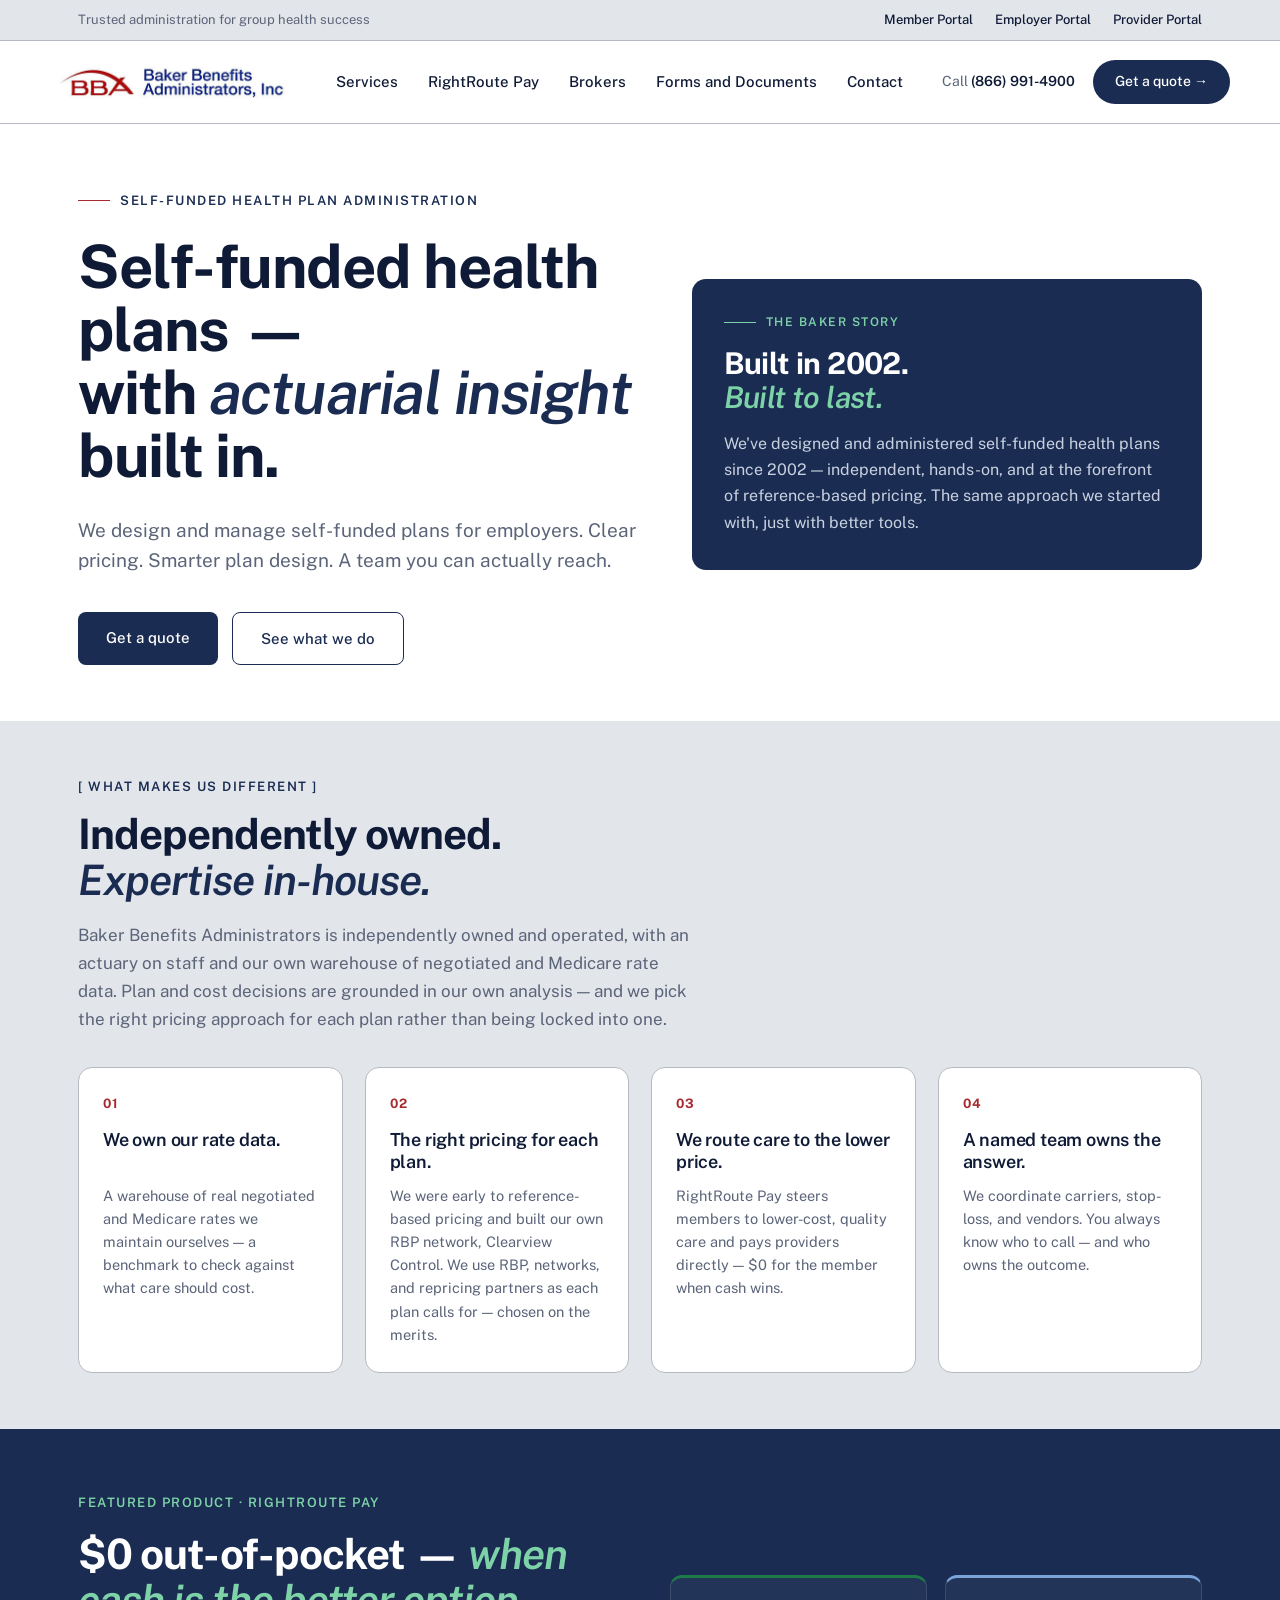
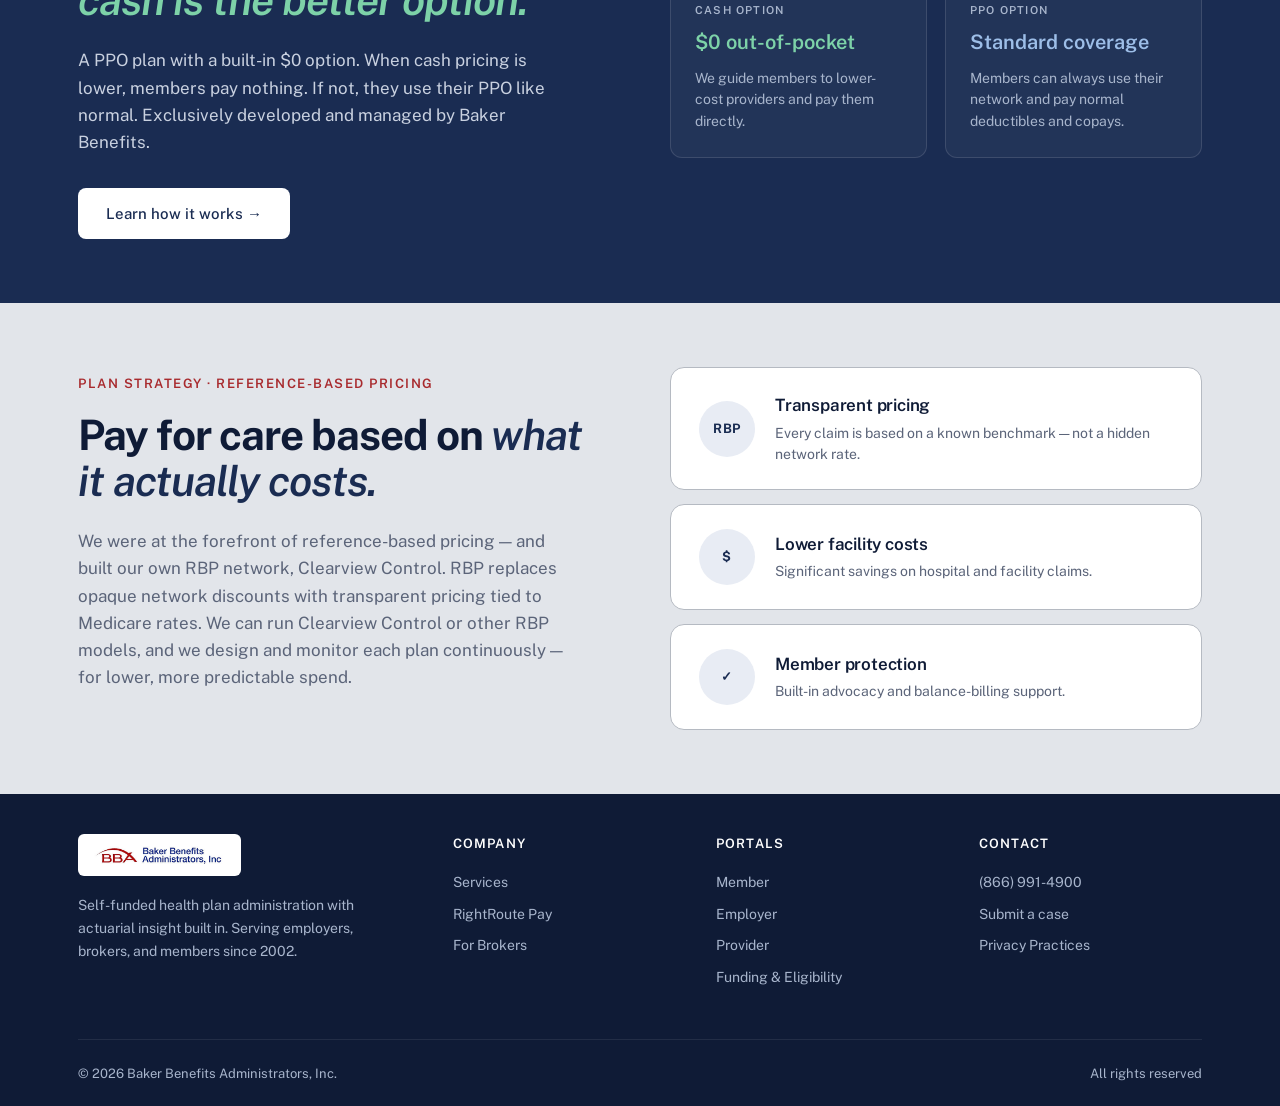
==== index.html @ e58ba30c "Refresh preview — headline tweaks + footer email removed" ====
<!DOCTYPE html><html lang="en"> <head><meta charset="UTF-8"><meta name="viewport" content="width=device-width, initial-scale=1"><title>Baker Benefits Administrators</title><meta name="description" content="Self-funded health plan administration with actuarial insight built in."><link rel="canonical" href="https://www.bakerba.com/"><link rel="icon" type="image/svg+xml" href="/favicon.svg"><meta property="og:type" content="website"><meta property="og:site_name" content="Baker Benefits Administrators"><meta property="og:title" content="Baker Benefits Administrators"><meta property="og:description" content="Self-funded health plan administration with actuarial insight built in."><meta property="og:url" content="https://www.bakerba.com/"><meta property="og:image" content="https://www.bakerba.com/bba-logo.jpg"><meta name="twitter:card" content="summary"><meta name="twitter:title" content="Baker Benefits Administrators"><meta name="twitter:description" content="Self-funded health plan administration with actuarial insight built in."><meta name="twitter:image" content="https://www.bakerba.com/bba-logo.jpg"><link rel="preconnect" href="https://fonts.googleapis.com"><link rel="preconnect" href="https://fonts.gstatic.com" crossorigin><link href="https://fonts.googleapis.com/css2?family=Public+Sans:wght@400;500;600;700&display=swap" rel="stylesheet"><style>:root{--navy:#1A2C52;--navy-deep:#0F1B36;--navy-soft:#3B4F7C;--navy-tint:#E8ECF4;--red:#A82A2E;--green:#1F7A4A;--green-deep:#155434;--green-soft:#E8F2EC;--green-light:#7DD2A8;--paper:#FFFFFF;--gray-50:#E2E5EA;--gray-100:#CFD3DA;--line:#B5BAC2;--line-strong:#CDD4DF;--ink:#0F1B36;--ink-soft:#5B6479;--ink-muted:#8593AE;--radius:14px}*{box-sizing:border-box;margin:0;padding:0}html{scroll-behavior:smooth}body{font-family:Public Sans,Helvetica Neue,Arial,sans-serif;background:var(--paper);color:var(--ink);line-height:1.55;-webkit-font-smoothing:antialiased}.container{max-width:1180px;margin:0 auto;padding:0 28px}a{color:inherit;text-decoration:none}img{display:block;max-width:100%}.util{position:sticky;top:0;z-index:51;background:var(--gray-50);color:var(--ink-soft);font-size:13px;padding:10px 0;border-bottom:1px solid var(--line)}.util-row{display:flex;justify-content:space-between;align-items:center;flex-wrap:wrap;gap:8px}.util-portals{display:flex;gap:22px}.util-portals a{color:var(--ink);font-weight:500}.util-portals a:hover{color:var(--navy)}header.site{background:var(--paper);border-bottom:1px solid var(--line);position:sticky;top:41px;z-index:50}.nav{display:flex;align-items:center;justify-content:space-between;padding:18px 0;gap:24px}.brand{display:flex;align-items:center;gap:12px}.brand img{height:46px;width:auto;mix-blend-mode:multiply}nav.primary{display:flex;gap:30px}nav.primary a{font-size:15px;color:var(--ink);font-weight:500;white-space:nowrap;padding:6px 0;border-bottom:2px solid transparent;transition:border-color .2s,color .2s}nav.primary a:hover{color:var(--navy);border-bottom-color:var(--red)}nav.primary a.active{color:var(--navy);border-bottom-color:var(--red)}.header-right{display:flex;align-items:center;gap:18px}.call-us{font-size:14px;color:var(--ink-soft);white-space:nowrap}.call-us strong{color:var(--ink);font-weight:600}.cta-pill{background:var(--navy);color:#fff;padding:11px 22px;border-radius:999px;font-size:14px;font-weight:500;transition:background .2s;white-space:nowrap}.cta-pill:hover{background:var(--navy-deep)}.nav-toggle{display:none;background:none;border:0;cursor:pointer;padding:10px;margin-left:6px}.nav-toggle span{display:block;width:22px;height:2px;background:var(--ink);margin:4px 0;border-radius:2px;transition:.2s}footer{background:var(--navy-deep);color:#a8b5cc;padding:40px 0 22px}.ft-grid{display:grid;grid-template-columns:1.5fr 1fr 1fr 1fr;gap:40px;margin-bottom:40px}.ft-brand{margin-bottom:18px}.ft-brand img{height:42px;background:#fff;padding:8px 12px;border-radius:6px}footer p{font-size:14px;line-height:1.65;max-width:34ch}footer h4{color:#fff;font-size:13px;font-weight:600;text-transform:uppercase;letter-spacing:1.2px;margin-bottom:18px}footer a{display:block;font-size:14px;color:#a8b5cc;margin-bottom:10px;transition:color .2s}footer a:hover{color:#fff}.ft-bot{display:flex;justify-content:space-between;padding-top:24px;border-top:1px solid rgba(255,255,255,.08);font-size:13px}.hero-media img{filter:grayscale(.25) contrast(1.03)}.hero-media:after{content:"";position:absolute;inset:0;background:var(--navy);opacity:.16;pointer-events:none}@media(max-width:900px){.util-portals{display:none}.ft-grid{grid-template-columns:1fr 1fr;gap:30px}.call-us{display:none}.nav-toggle{display:block}header.site{position:relative}nav.primary{display:none;position:absolute;top:100%;left:0;right:0;flex-direction:column;gap:0;background:#fff;border-top:1px solid var(--line);box-shadow:0 12px 24px #0f1b361a;padding:6px 0;z-index:60}header.site.nav-open nav.primary{display:flex}nav.primary a{padding:14px 22px;border-bottom:0!important}nav.primary a.active,nav.primary a:hover{background:var(--paper);border-bottom:0!important}}
</style>
<link rel="stylesheet" href="/_astro/index.B4q541A1.css"></head> <body> <!-- ============ UTILITY BAR ============ --> <div class="util"> <div class="container util-row"> <div>Trusted administration for group health success</div> <div class="util-portals"> <a href="https://secure.healthx.com/bakerbenefits.member" target="_blank" rel="noopener noreferrer">Member Portal</a> <a href="https://secure.healthx.com/bakerbenefits.employer" target="_blank" rel="noopener noreferrer">Employer Portal</a> <a href="https://secure.healthx.com/bakerbenefits.provider" target="_blank" rel="noopener noreferrer">Provider Portal</a> </div> </div> </div> <!-- ============ HEADER ============ --> <header class="site"> <div class="container nav"> <a href="/" class="brand"> <img src="/bba-logo.jpg" alt="Baker Benefits Administrators"> </a> <nav class="primary" id="primary-nav"> <a href="/services">Services</a><a href="/rightroute">RightRoute Pay</a><a href="/brokers">Brokers</a><a href="/forms">Forms and Documents</a><a href="/contact">Contact</a> </nav> <div class="header-right"> <span class="call-us">Call <strong>(866) 991-4900</strong></span> <a href="/quote" class="cta-pill">Get a quote →</a> </div> <button class="nav-toggle" aria-label="Open menu" aria-expanded="false" aria-controls="primary-nav"> <span></span><span></span><span></span> </button> </div> </header>   <section class="hero" data-astro-cid-j7pv25f6> <div class="container hero-grid" data-astro-cid-j7pv25f6> <div data-astro-cid-j7pv25f6> <div class="eyebrow" data-astro-cid-j7pv25f6><span class="dash" data-astro-cid-j7pv25f6></span>Self-funded health plan administration</div> <h1 class="headline" data-astro-cid-j7pv25f6>
Self-funded health plans —<br data-astro-cid-j7pv25f6>
with <em data-astro-cid-j7pv25f6>actuarial insight</em><br data-astro-cid-j7pv25f6>
built in.
</h1> <p class="lede" data-astro-cid-j7pv25f6>
We design and manage self-funded plans for employers. Clear pricing. Smarter plan design. A team you can actually reach.
</p> <div class="hero-ctas" data-astro-cid-j7pv25f6> <a href="/contact" class="btn-primary" data-astro-cid-j7pv25f6>Get a quote</a> <a href="/services" class="btn-ghost" data-astro-cid-j7pv25f6>See what we do</a> </div> </div> <aside class="hero-panel" data-astro-cid-j7pv25f6> <div class="hp-eyebrow" data-astro-cid-j7pv25f6><span class="dash" data-astro-cid-j7pv25f6></span>The Baker story</div> <h2 class="hp-title" data-astro-cid-j7pv25f6>Built in 2002.<br data-astro-cid-j7pv25f6><em data-astro-cid-j7pv25f6>Built to last.</em></h2> <p class="hp-text" data-astro-cid-j7pv25f6>We've designed and administered self-funded health plans since 2002 — independent, hands-on, and at the forefront of reference-based pricing. The same approach we started with, just with better tools.</p> </aside> </div> </section>  <section class="engine" data-astro-cid-j7pv25f6> <div class="container" data-astro-cid-j7pv25f6> <div class="sec-head" data-astro-cid-j7pv25f6> <div class="label" data-astro-cid-j7pv25f6>[ What makes us different ]</div> <h2 data-astro-cid-j7pv25f6>Independently owned.<br data-astro-cid-j7pv25f6><em data-astro-cid-j7pv25f6>Expertise in-house.</em></h2> <p class="sec-lede" data-astro-cid-j7pv25f6>Baker Benefits Administrators is independently owned and operated, with an actuary on staff and our own warehouse of negotiated and Medicare rate data. Plan and cost decisions are grounded in our own analysis — and we pick the right pricing approach for each plan rather than being locked into one.</p> </div> <div class="engine-grid" data-astro-cid-j7pv25f6> <div class="engine-card" data-astro-cid-j7pv25f6> <div class="enum" data-astro-cid-j7pv25f6>01</div> <h3 data-astro-cid-j7pv25f6>We own our rate data.</h3> <p data-astro-cid-j7pv25f6>A warehouse of real negotiated and Medicare rates we maintain ourselves — a benchmark to check against what care should cost.</p> </div> <div class="engine-card" data-astro-cid-j7pv25f6> <div class="enum" data-astro-cid-j7pv25f6>02</div> <h3 data-astro-cid-j7pv25f6>The right pricing for each plan.</h3> <p data-astro-cid-j7pv25f6>We were early to reference-based pricing and built our own RBP network, Clearview Control. We use RBP, networks, and repricing partners as each plan calls for — chosen on the merits.</p> </div> <div class="engine-card" data-astro-cid-j7pv25f6> <div class="enum" data-astro-cid-j7pv25f6>03</div> <h3 data-astro-cid-j7pv25f6>We route care to the lower price.</h3> <p data-astro-cid-j7pv25f6>RightRoute Pay steers members to lower-cost, quality care and pays providers directly — $0 for the member when cash wins.</p> </div> <div class="engine-card" data-astro-cid-j7pv25f6> <div class="enum" data-astro-cid-j7pv25f6>04</div> <h3 data-astro-cid-j7pv25f6>A named team owns the answer.</h3> <p data-astro-cid-j7pv25f6>We coordinate carriers, stop-loss, and vendors. You always know who to call — and who owns the outcome.</p> </div> </div> </div> </section>  <section class="rrp" id="rightroute" data-astro-cid-j7pv25f6> <div class="container rrp-grid" data-astro-cid-j7pv25f6> <div data-astro-cid-j7pv25f6> <div class="label" data-astro-cid-j7pv25f6>Featured product · RightRoute Pay</div> <h2 data-astro-cid-j7pv25f6>$0 out-of-pocket — <em data-astro-cid-j7pv25f6>when cash is the better option.</em></h2> <p class="desc" data-astro-cid-j7pv25f6>A PPO plan with a built-in $0 option. When cash pricing is lower, members pay nothing. If not, they use their PPO like normal. Exclusively developed and managed by Baker Benefits.</p> <a href="/rightroute" class="rrp-btn" data-astro-cid-j7pv25f6>Learn how it works →</a> </div> <div class="rrp-cards" data-astro-cid-j7pv25f6> <div class="rrp-card cash" data-astro-cid-j7pv25f6> <div class="tag" data-astro-cid-j7pv25f6>Cash option</div> <h4 data-astro-cid-j7pv25f6>$0 out-of-pocket</h4> <p data-astro-cid-j7pv25f6>We guide members to lower-cost providers and pay them directly.</p> </div> <div class="rrp-card ppo" data-astro-cid-j7pv25f6> <div class="tag" data-astro-cid-j7pv25f6>PPO option</div> <h4 data-astro-cid-j7pv25f6>Standard coverage</h4> <p data-astro-cid-j7pv25f6>Members can always use their network and pay normal deductibles and copays.</p> </div> </div> </div> </section>  <section class="rbp" id="rbp" data-astro-cid-j7pv25f6> <div class="container rbp-grid" data-astro-cid-j7pv25f6> <div data-astro-cid-j7pv25f6> <div class="label" data-astro-cid-j7pv25f6>Plan strategy · Reference-Based Pricing</div> <h2 data-astro-cid-j7pv25f6>Pay for care based on <em data-astro-cid-j7pv25f6>what it actually costs.</em></h2> <p class="desc" data-astro-cid-j7pv25f6>We were at the forefront of reference-based pricing — and built our own RBP network, Clearview Control. RBP replaces opaque network discounts with transparent pricing tied to Medicare rates. We can run Clearview Control or other RBP models, and we design and monitor each plan continuously — for lower, more predictable spend.</p> </div> <div class="rbp-stats" data-astro-cid-j7pv25f6> <div class="rbp-stat" data-astro-cid-j7pv25f6> <div class="icon" data-astro-cid-j7pv25f6>RBP</div> <div data-astro-cid-j7pv25f6> <h4 data-astro-cid-j7pv25f6>Transparent pricing</h4> <p data-astro-cid-j7pv25f6>Every claim is based on a known benchmark — not a hidden network rate.</p> </div> </div> <div class="rbp-stat" data-astro-cid-j7pv25f6> <div class="icon" data-astro-cid-j7pv25f6>$</div> <div data-astro-cid-j7pv25f6> <h4 data-astro-cid-j7pv25f6>Lower facility costs</h4> <p data-astro-cid-j7pv25f6>Significant savings on hospital and facility claims.</p> </div> </div> <div class="rbp-stat" data-astro-cid-j7pv25f6> <div class="icon" data-astro-cid-j7pv25f6>✓</div> <div data-astro-cid-j7pv25f6> <h4 data-astro-cid-j7pv25f6>Member protection</h4> <p data-astro-cid-j7pv25f6>Built-in advocacy and balance-billing support.</p> </div> </div> </div> </div> </section>  <!-- ============ FOOTER ============ --> <footer> <div class="container"> <div class="ft-grid"> <div> <div class="ft-brand"> <img src="/bba-logo.jpg" alt="BBA"> </div> <p>Self-funded health plan administration with actuarial insight built in. Serving employers, brokers, and members since 2002.</p> </div> <div> <h4>Company</h4> <a href="/services">Services</a><a href="/rightroute">RightRoute Pay</a><a href="/brokers">For Brokers</a> </div><div> <h4>Portals</h4> <a href="https://secure.healthx.com/bakerbenefits.member" target="_blank" rel="noopener noreferrer">Member</a><a href="https://secure.healthx.com/bakerbenefits.employer" target="_blank" rel="noopener noreferrer">Employer</a><a href="https://secure.healthx.com/bakerbenefits.provider" target="_blank" rel="noopener noreferrer">Provider</a><a href="https://grouphealth.pristx.com/lin/faces/LinLogin.jsp?themeProfile=bakerba" target="_blank" rel="noopener noreferrer">Funding &amp; Eligibility</a> </div><div> <h4>Contact</h4> <a href="tel:8669914900">(866) 991-4900</a><a href="/brokers">Submit a case</a><a href="/privacy">Privacy Practices</a> </div> </div> <div class="ft-bot"> <div>© 2026 Baker Benefits Administrators, Inc.</div> <div>All rights reserved</div> </div> </div> </footer> <script>
  (function () {
    var btn = document.querySelector('.nav-toggle');
    var hdr = document.querySelector('header.site');
    if (!btn || !hdr) return;
    btn.addEventListener('click', function () {
      var open = hdr.classList.toggle('nav-open');
      btn.setAttribute('aria-expanded', open ? 'true' : 'false');
      btn.setAttribute('aria-label', open ? 'Close menu' : 'Open menu');
    });
    hdr.querySelectorAll('nav.primary a').forEach(function (a) {
      a.addEventListener('click', function () {
        hdr.classList.remove('nav-open');
        btn.setAttribute('aria-expanded', 'false');
      });
    });
  })();
</script> </body> </html>
---- _astro/index.B4q541A1.css ----
.hero[data-astro-cid-j7pv25f6]{position:relative;padding:60px 0 56px;background:var(--paper);overflow:hidden}.hero-grid[data-astro-cid-j7pv25f6]{display:grid;grid-template-columns:1.1fr 1fr;gap:52px;align-items:center;position:relative;z-index:1}.eyebrow[data-astro-cid-j7pv25f6]{display:inline-flex;align-items:center;gap:10px;font-size:13px;letter-spacing:1.5px;text-transform:uppercase;color:var(--navy);font-weight:600;margin-bottom:24px}.eyebrow[data-astro-cid-j7pv25f6] .dash[data-astro-cid-j7pv25f6]{width:32px;height:1px;background:var(--red)}h1[data-astro-cid-j7pv25f6].headline{font-size:60px;line-height:1.05;font-weight:700;color:var(--ink);letter-spacing:-1.5px;margin-bottom:28px}h1[data-astro-cid-j7pv25f6].headline em[data-astro-cid-j7pv25f6]{font-style:italic;color:var(--navy);font-weight:600}.lede[data-astro-cid-j7pv25f6]{font-size:19px;color:var(--ink-soft);max-width:54ch;margin-bottom:36px;line-height:1.6}.hero-ctas[data-astro-cid-j7pv25f6]{display:flex;gap:14px;flex-wrap:wrap}.btn-primary[data-astro-cid-j7pv25f6]{background:var(--navy);color:#fff;padding:14px 28px;border-radius:8px;font-size:15px;font-weight:500;transition:background .2s}.btn-primary[data-astro-cid-j7pv25f6]:hover{background:var(--navy-deep)}.btn-ghost[data-astro-cid-j7pv25f6]{background:transparent;color:var(--navy);padding:14px 28px;border-radius:8px;font-size:15px;font-weight:500;border:1px solid var(--navy);transition:background .2s}.btn-ghost[data-astro-cid-j7pv25f6]:hover{background:var(--navy);color:#fff}.hero-media[data-astro-cid-j7pv25f6]{position:relative;border-radius:var(--radius);overflow:hidden;aspect-ratio:5/6;background:var(--gray-100)}.hero-media[data-astro-cid-j7pv25f6] img[data-astro-cid-j7pv25f6]{width:100%;height:100%;object-fit:cover}.hero-badge[data-astro-cid-j7pv25f6]{position:absolute;bottom:24px;left:24px;right:24px;background:var(--paper);border-radius:10px;padding:18px 22px;box-shadow:0 12px 32px #0f1b362e}.hero-badge[data-astro-cid-j7pv25f6] .label[data-astro-cid-j7pv25f6]{font-size:11px;letter-spacing:1.5px;text-transform:uppercase;color:var(--red);font-weight:600;margin-bottom:6px}.hero-badge[data-astro-cid-j7pv25f6] h4[data-astro-cid-j7pv25f6]{font-size:16px;font-weight:600;color:var(--ink);line-height:1.35}.hero-panel[data-astro-cid-j7pv25f6]{background:var(--navy);color:#fff;border-radius:var(--radius);padding:34px 32px;display:flex;flex-direction:column;justify-content:center}.hp-eyebrow[data-astro-cid-j7pv25f6]{display:inline-flex;align-items:center;gap:10px;font-size:12px;letter-spacing:1.5px;text-transform:uppercase;color:var(--green-light);font-weight:600;margin-bottom:16px}.hp-eyebrow[data-astro-cid-j7pv25f6] .dash[data-astro-cid-j7pv25f6]{width:32px;height:1px;background:var(--green-light)}.hp-lead[data-astro-cid-j7pv25f6]{font-size:21px;font-weight:600;line-height:1.3;color:#fff;margin-bottom:26px;letter-spacing:-.3px}.hp-title[data-astro-cid-j7pv25f6]{font-size:30px;font-weight:700;color:#fff;line-height:1.12;letter-spacing:-.6px;margin-bottom:16px}.hp-title[data-astro-cid-j7pv25f6] em[data-astro-cid-j7pv25f6]{font-style:italic;color:var(--green-light);font-weight:600}.hp-text[data-astro-cid-j7pv25f6]{font-size:16px;color:#c9d1e0;line-height:1.65}.hp-stats[data-astro-cid-j7pv25f6]{display:flex;flex-direction:column}.hp-stat[data-astro-cid-j7pv25f6]{display:flex;align-items:baseline;gap:18px;padding:16px 0;border-top:1px solid rgba(255,255,255,.12)}.hp-stat[data-astro-cid-j7pv25f6]:first-child{border-top:0;padding-top:0}.hp-stat[data-astro-cid-j7pv25f6] .n[data-astro-cid-j7pv25f6]{font-size:34px;font-weight:700;color:#fff;letter-spacing:-1px;line-height:1;min-width:62px}.hp-stat[data-astro-cid-j7pv25f6] .l[data-astro-cid-j7pv25f6]{font-size:13.5px;color:#c9d1e0;line-height:1.45}.trust-strip[data-astro-cid-j7pv25f6]{background:var(--gray-50);border-top:1px solid var(--line);border-bottom:1px solid var(--line);padding:30px 0}.trust-row[data-astro-cid-j7pv25f6]{display:grid;grid-template-columns:repeat(3,1fr);gap:32px;align-items:center}.trust-item[data-astro-cid-j7pv25f6]{display:flex;align-items:center;gap:14px;border-right:1px solid var(--line);padding-right:32px}.trust-item[data-astro-cid-j7pv25f6]:last-child{border-right:none}.trust-num[data-astro-cid-j7pv25f6]{font-size:32px;font-weight:700;color:var(--navy);letter-spacing:-1px;line-height:1}.trust-label[data-astro-cid-j7pv25f6]{font-size:13px;color:var(--ink-soft);line-height:1.4}.home-story[data-astro-cid-j7pv25f6]{background:var(--gray-50);padding:56px 0;border-top:1px solid var(--line);border-bottom:1px solid var(--line)}.story-wrap[data-astro-cid-j7pv25f6]{max-width:820px;margin:0 auto;padding:0 28px;text-align:center}.home-story[data-astro-cid-j7pv25f6] .story-label[data-astro-cid-j7pv25f6]{font-size:13px;letter-spacing:1.5px;text-transform:uppercase;color:var(--navy);font-weight:600;margin-bottom:14px}.home-story[data-astro-cid-j7pv25f6] h2[data-astro-cid-j7pv25f6]{font-size:38px;font-weight:700;color:var(--ink);letter-spacing:-1px;line-height:1.1;margin-bottom:22px}.home-story[data-astro-cid-j7pv25f6] h2[data-astro-cid-j7pv25f6] em[data-astro-cid-j7pv25f6]{font-style:italic;color:var(--navy);font-weight:600}.home-story[data-astro-cid-j7pv25f6] p[data-astro-cid-j7pv25f6]{font-size:18px;color:var(--ink);line-height:1.7;margin-bottom:18px;text-align:left}.home-story[data-astro-cid-j7pv25f6] p[data-astro-cid-j7pv25f6]:last-child{margin-bottom:0}.pillars[data-astro-cid-j7pv25f6]{background:var(--paper);padding:56px 0}.pillar-grid[data-astro-cid-j7pv25f6]{display:grid;grid-template-columns:repeat(3,1fr);gap:48px}.pillar[data-astro-cid-j7pv25f6]{position:relative;padding-top:24px;border-top:1px solid var(--line)}.pillar[data-astro-cid-j7pv25f6] .num[data-astro-cid-j7pv25f6]{font-size:14px;font-weight:600;color:var(--red);letter-spacing:1px;margin-bottom:14px}.pillar[data-astro-cid-j7pv25f6] h3[data-astro-cid-j7pv25f6]{font-size:22px;font-weight:600;color:var(--ink);margin-bottom:12px;letter-spacing:-.3px;min-height:2.6em;line-height:1.25}.pillar[data-astro-cid-j7pv25f6] p[data-astro-cid-j7pv25f6]{font-size:15.5px;color:var(--ink-soft);line-height:1.65}.engine[data-astro-cid-j7pv25f6]{background:var(--gray-50);padding:56px 0}.sec-lede[data-astro-cid-j7pv25f6]{font-size:17px;color:var(--ink-soft);line-height:1.65;margin-top:18px;max-width:62ch}.engine-grid[data-astro-cid-j7pv25f6]{display:grid;grid-template-columns:repeat(auto-fit,minmax(220px,1fr));gap:22px}.engine-card[data-astro-cid-j7pv25f6]{background:var(--paper);border:1px solid var(--line);border-radius:var(--radius);padding:26px 24px;transition:border-color .25s,box-shadow .25s,transform .2s}.engine-card[data-astro-cid-j7pv25f6]:hover{border-color:var(--navy-soft);box-shadow:0 8px 24px #0f1b360f;transform:translateY(-2px)}.engine-card[data-astro-cid-j7pv25f6] .enum[data-astro-cid-j7pv25f6]{font-size:13px;font-weight:700;color:var(--red);letter-spacing:1px;margin-bottom:14px}.engine-card[data-astro-cid-j7pv25f6] h3[data-astro-cid-j7pv25f6]{font-size:18px;font-weight:600;color:var(--ink);margin-bottom:10px;letter-spacing:-.2px;line-height:1.25;min-height:2.5em}.engine-card[data-astro-cid-j7pv25f6] p[data-astro-cid-j7pv25f6]{font-size:14.5px;color:var(--ink-soft);line-height:1.6}.sec-head[data-astro-cid-j7pv25f6]{margin-bottom:34px;max-width:680px}.sec-head[data-astro-cid-j7pv25f6] .label[data-astro-cid-j7pv25f6]{font-size:13px;letter-spacing:1.5px;text-transform:uppercase;color:var(--navy);font-weight:600;margin-bottom:14px}.sec-head[data-astro-cid-j7pv25f6] h2[data-astro-cid-j7pv25f6]{font-size:42px;font-weight:700;color:var(--ink);letter-spacing:-1px;line-height:1.1}.sec-head[data-astro-cid-j7pv25f6] h2[data-astro-cid-j7pv25f6] em[data-astro-cid-j7pv25f6]{font-style:italic;color:var(--navy);font-weight:600}.rrp[data-astro-cid-j7pv25f6]{background:var(--navy);color:#fff;padding:64px 0;position:relative;overflow:hidden}.rrp-grid[data-astro-cid-j7pv25f6]{display:grid;grid-template-columns:1fr 1fr;gap:60px;align-items:center;position:relative;z-index:1}.rrp[data-astro-cid-j7pv25f6] .label[data-astro-cid-j7pv25f6]{font-size:13px;letter-spacing:1.5px;text-transform:uppercase;color:#7dd2a8;font-weight:600;margin-bottom:18px}.rrp[data-astro-cid-j7pv25f6] h2[data-astro-cid-j7pv25f6]{font-size:42px;font-weight:700;line-height:1.1;letter-spacing:-1px;margin-bottom:24px}.rrp[data-astro-cid-j7pv25f6] h2[data-astro-cid-j7pv25f6] em[data-astro-cid-j7pv25f6]{font-style:italic;color:#7dd2a8;font-weight:600}.rrp[data-astro-cid-j7pv25f6] p[data-astro-cid-j7pv25f6].desc{font-size:17px;color:#c9d1e0;line-height:1.6;margin-bottom:32px;max-width:50ch}.rrp-btn[data-astro-cid-j7pv25f6]{display:inline-flex;align-items:center;gap:10px;background:#fff;color:var(--navy);padding:14px 28px;border-radius:8px;font-size:15px;font-weight:500;transition:transform .2s}.rrp-btn[data-astro-cid-j7pv25f6]:hover{transform:translate(3px)}.rrp-cards[data-astro-cid-j7pv25f6]{display:grid;grid-template-columns:1fr 1fr;gap:18px}.rrp-card[data-astro-cid-j7pv25f6]{background:#ffffff0a;border:1px solid rgba(255,255,255,.12);border-radius:12px;padding:24px;position:relative}.rrp-card[data-astro-cid-j7pv25f6].cash{border-top:3px solid var(--green)}.rrp-card[data-astro-cid-j7pv25f6].ppo{border-top:3px solid #7AA3D8}.rrp-card[data-astro-cid-j7pv25f6] .tag[data-astro-cid-j7pv25f6]{font-size:11px;letter-spacing:1.2px;text-transform:uppercase;color:#a8b5cc;font-weight:600;margin-bottom:8px}.rrp-card[data-astro-cid-j7pv25f6] h4[data-astro-cid-j7pv25f6]{font-size:20px;font-weight:600;margin-bottom:10px}.rrp-card[data-astro-cid-j7pv25f6].cash h4[data-astro-cid-j7pv25f6]{color:#7dd2a8}.rrp-card[data-astro-cid-j7pv25f6].ppo h4[data-astro-cid-j7pv25f6]{color:#9dbee8}.rrp-card[data-astro-cid-j7pv25f6] p[data-astro-cid-j7pv25f6]{font-size:14px;color:#a8b5cc;line-height:1.55}.rbp[data-astro-cid-j7pv25f6]{padding:64px 0;background:var(--gray-50)}.rbp-grid[data-astro-cid-j7pv25f6]{display:grid;grid-template-columns:1fr 1fr;gap:60px;align-items:center}.rbp[data-astro-cid-j7pv25f6] .label[data-astro-cid-j7pv25f6]{font-size:13px;letter-spacing:1.5px;text-transform:uppercase;color:var(--red);font-weight:600;margin-bottom:18px}.rbp[data-astro-cid-j7pv25f6] h2[data-astro-cid-j7pv25f6]{font-size:42px;font-weight:700;line-height:1.1;letter-spacing:-1px;margin-bottom:24px;color:var(--ink)}.rbp[data-astro-cid-j7pv25f6] h2[data-astro-cid-j7pv25f6] em[data-astro-cid-j7pv25f6]{font-style:italic;color:var(--navy);font-weight:600}.rbp[data-astro-cid-j7pv25f6] p[data-astro-cid-j7pv25f6].desc{font-size:17px;color:var(--ink-soft);line-height:1.6;margin-bottom:32px;max-width:50ch}.rbp-btn[data-astro-cid-j7pv25f6]{display:inline-flex;align-items:center;gap:10px;background:var(--navy);color:#fff;padding:14px 28px;border-radius:8px;font-size:15px;font-weight:500;transition:transform .2s,background .2s}.rbp-btn[data-astro-cid-j7pv25f6]:hover{transform:translate(3px);background:var(--navy-deep)}.rbp-stats[data-astro-cid-j7pv25f6]{display:flex;flex-direction:column;gap:14px}.rbp-stat[data-astro-cid-j7pv25f6]{background:var(--paper);border:1px solid var(--line);border-radius:var(--radius);padding:24px 28px;display:grid;grid-template-columns:56px 1fr;gap:20px;align-items:center;transition:border-color .25s,box-shadow .25s}.rbp-stat[data-astro-cid-j7pv25f6]:hover{border-color:var(--navy-soft);box-shadow:0 6px 20px #0f1b360d}.rbp-stat[data-astro-cid-j7pv25f6] .icon[data-astro-cid-j7pv25f6]{width:56px;height:56px;border-radius:50%;background:var(--navy-tint);display:flex;align-items:center;justify-content:center;font-size:13px;font-weight:700;color:var(--navy);letter-spacing:.5px}.rbp-stat[data-astro-cid-j7pv25f6] h4[data-astro-cid-j7pv25f6]{font-size:17px;font-weight:600;color:var(--ink);margin-bottom:4px;letter-spacing:-.2px}.rbp-stat[data-astro-cid-j7pv25f6] p[data-astro-cid-j7pv25f6]{font-size:14px;color:var(--ink-soft);line-height:1.5}.carriers[data-astro-cid-j7pv25f6]{padding:48px 0;background:var(--paper);border-top:1px solid var(--line);border-bottom:1px solid var(--line)}.carriers[data-astro-cid-j7pv25f6] .label[data-astro-cid-j7pv25f6]{text-align:center;font-size:13px;letter-spacing:1.5px;text-transform:uppercase;color:var(--ink-soft);font-weight:600;margin-bottom:30px}.carrier-grid[data-astro-cid-j7pv25f6]{display:grid;grid-template-columns:repeat(6,1fr);gap:24px;align-items:center}.carrier-slot[data-astro-cid-j7pv25f6]{border:1px solid var(--line);border-radius:8px;height:64px;display:flex;align-items:center;justify-content:center;font-size:12px;color:var(--ink-muted);font-weight:500;letter-spacing:.5px}@media(max-width:900px){.hero-grid[data-astro-cid-j7pv25f6],.rrp-grid[data-astro-cid-j7pv25f6],.rbp-grid[data-astro-cid-j7pv25f6]{grid-template-columns:1fr;gap:40px}.pillar-grid[data-astro-cid-j7pv25f6]{grid-template-columns:1fr;gap:24px}.trust-row[data-astro-cid-j7pv25f6]{grid-template-columns:repeat(2,1fr);gap:24px}.trust-item[data-astro-cid-j7pv25f6]{border-right:none;padding-right:0}.carrier-grid[data-astro-cid-j7pv25f6]{grid-template-columns:repeat(3,1fr)}h1[data-astro-cid-j7pv25f6].headline{font-size:42px}.sec-head[data-astro-cid-j7pv25f6] h2[data-astro-cid-j7pv25f6],.rrp[data-astro-cid-j7pv25f6] h2[data-astro-cid-j7pv25f6],.rbp[data-astro-cid-j7pv25f6] h2[data-astro-cid-j7pv25f6],.home-story[data-astro-cid-j7pv25f6] h2[data-astro-cid-j7pv25f6]{font-size:30px}}
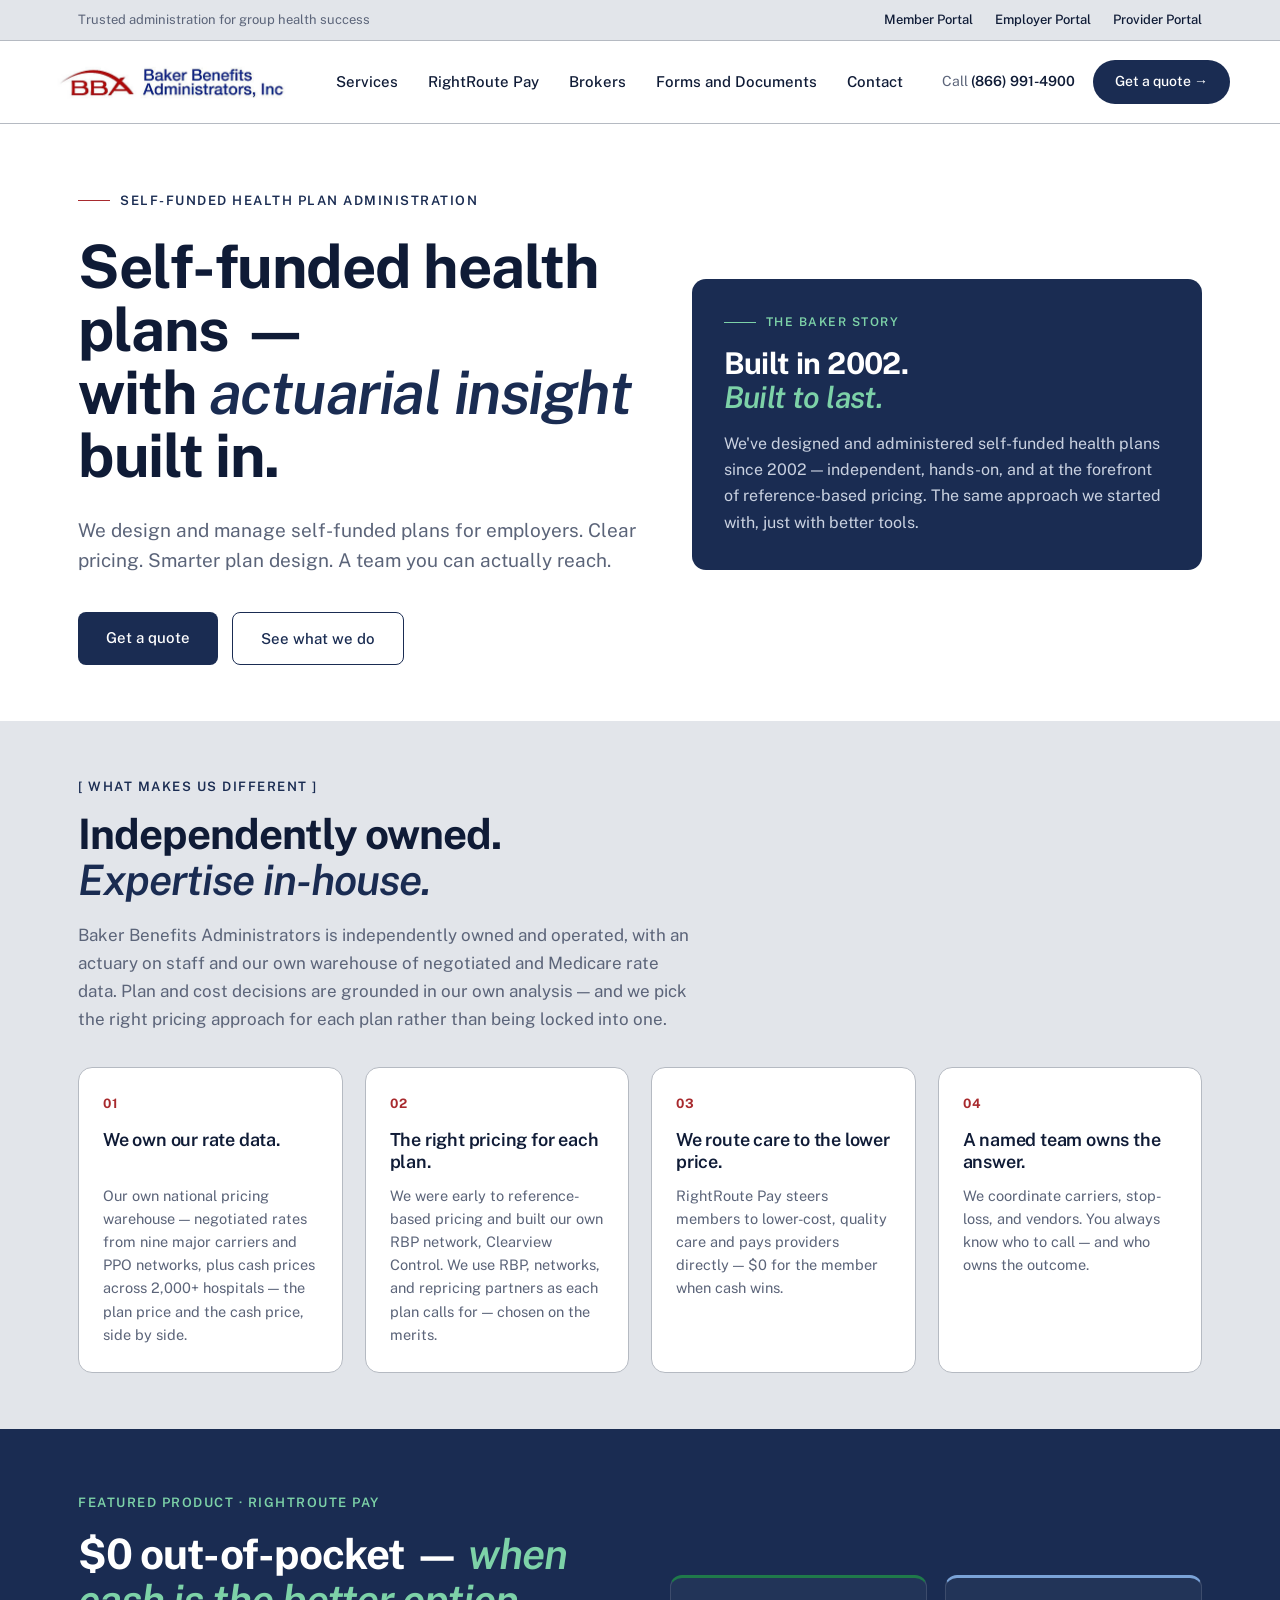
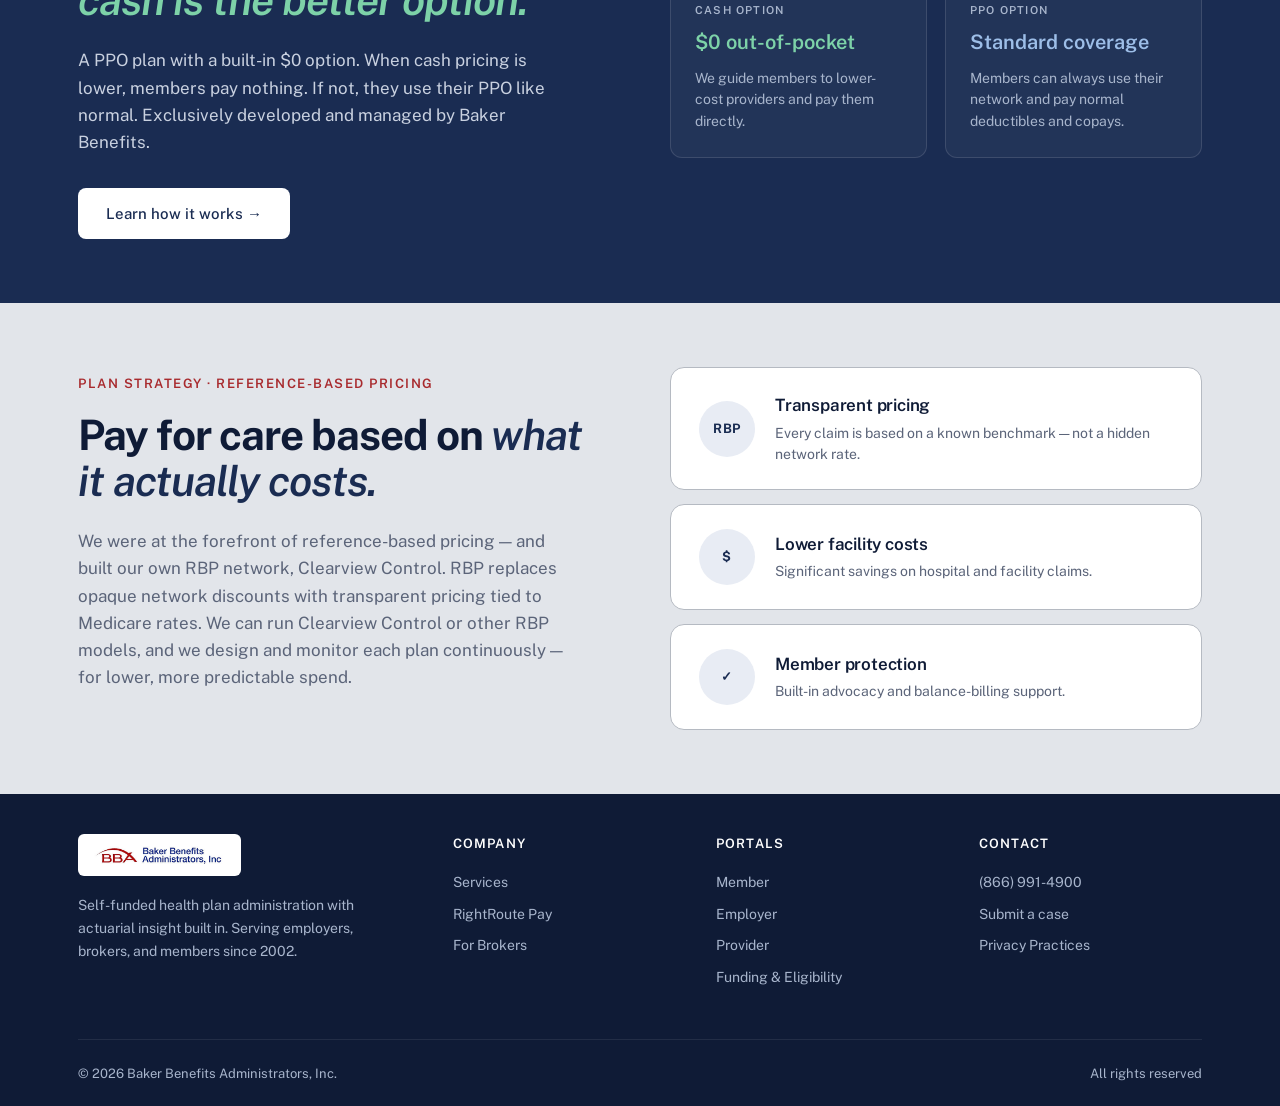
==== commit 949f1555: "Refresh preview — rate-data card elaborated" ====
--- a/index.html
+++ b/index.html
@@ -6,7 +6,7 @@
 built in.
 </h1> <p class="lede" data-astro-cid-j7pv25f6>
 We design and manage self-funded plans for employers. Clear pricing. Smarter plan design. A team you can actually reach.
-</p> <div class="hero-ctas" data-astro-cid-j7pv25f6> <a href="/contact" class="btn-primary" data-astro-cid-j7pv25f6>Get a quote</a> <a href="/services" class="btn-ghost" data-astro-cid-j7pv25f6>See what we do</a> </div> </div> <aside class="hero-panel" data-astro-cid-j7pv25f6> <div class="hp-eyebrow" data-astro-cid-j7pv25f6><span class="dash" data-astro-cid-j7pv25f6></span>The Baker story</div> <h2 class="hp-title" data-astro-cid-j7pv25f6>Built in 2002.<br data-astro-cid-j7pv25f6><em data-astro-cid-j7pv25f6>Built to last.</em></h2> <p class="hp-text" data-astro-cid-j7pv25f6>We've designed and administered self-funded health plans since 2002 — independent, hands-on, and at the forefront of reference-based pricing. The same approach we started with, just with better tools.</p> </aside> </div> </section>  <section class="engine" data-astro-cid-j7pv25f6> <div class="container" data-astro-cid-j7pv25f6> <div class="sec-head" data-astro-cid-j7pv25f6> <div class="label" data-astro-cid-j7pv25f6>[ What makes us different ]</div> <h2 data-astro-cid-j7pv25f6>Independently owned.<br data-astro-cid-j7pv25f6><em data-astro-cid-j7pv25f6>Expertise in-house.</em></h2> <p class="sec-lede" data-astro-cid-j7pv25f6>Baker Benefits Administrators is independently owned and operated, with an actuary on staff and our own warehouse of negotiated and Medicare rate data. Plan and cost decisions are grounded in our own analysis — and we pick the right pricing approach for each plan rather than being locked into one.</p> </div> <div class="engine-grid" data-astro-cid-j7pv25f6> <div class="engine-card" data-astro-cid-j7pv25f6> <div class="enum" data-astro-cid-j7pv25f6>01</div> <h3 data-astro-cid-j7pv25f6>We own our rate data.</h3> <p data-astro-cid-j7pv25f6>A warehouse of real negotiated and Medicare rates we maintain ourselves — a benchmark to check against what care should cost.</p> </div> <div class="engine-card" data-astro-cid-j7pv25f6> <div class="enum" data-astro-cid-j7pv25f6>02</div> <h3 data-astro-cid-j7pv25f6>The right pricing for each plan.</h3> <p data-astro-cid-j7pv25f6>We were early to reference-based pricing and built our own RBP network, Clearview Control. We use RBP, networks, and repricing partners as each plan calls for — chosen on the merits.</p> </div> <div class="engine-card" data-astro-cid-j7pv25f6> <div class="enum" data-astro-cid-j7pv25f6>03</div> <h3 data-astro-cid-j7pv25f6>We route care to the lower price.</h3> <p data-astro-cid-j7pv25f6>RightRoute Pay steers members to lower-cost, quality care and pays providers directly — $0 for the member when cash wins.</p> </div> <div class="engine-card" data-astro-cid-j7pv25f6> <div class="enum" data-astro-cid-j7pv25f6>04</div> <h3 data-astro-cid-j7pv25f6>A named team owns the answer.</h3> <p data-astro-cid-j7pv25f6>We coordinate carriers, stop-loss, and vendors. You always know who to call — and who owns the outcome.</p> </div> </div> </div> </section>  <section class="rrp" id="rightroute" data-astro-cid-j7pv25f6> <div class="container rrp-grid" data-astro-cid-j7pv25f6> <div data-astro-cid-j7pv25f6> <div class="label" data-astro-cid-j7pv25f6>Featured product · RightRoute Pay</div> <h2 data-astro-cid-j7pv25f6>$0 out-of-pocket — <em data-astro-cid-j7pv25f6>when cash is the better option.</em></h2> <p class="desc" data-astro-cid-j7pv25f6>A PPO plan with a built-in $0 option. When cash pricing is lower, members pay nothing. If not, they use their PPO like normal. Exclusively developed and managed by Baker Benefits.</p> <a href="/rightroute" class="rrp-btn" data-astro-cid-j7pv25f6>Learn how it works →</a> </div> <div class="rrp-cards" data-astro-cid-j7pv25f6> <div class="rrp-card cash" data-astro-cid-j7pv25f6> <div class="tag" data-astro-cid-j7pv25f6>Cash option</div> <h4 data-astro-cid-j7pv25f6>$0 out-of-pocket</h4> <p data-astro-cid-j7pv25f6>We guide members to lower-cost providers and pay them directly.</p> </div> <div class="rrp-card ppo" data-astro-cid-j7pv25f6> <div class="tag" data-astro-cid-j7pv25f6>PPO option</div> <h4 data-astro-cid-j7pv25f6>Standard coverage</h4> <p data-astro-cid-j7pv25f6>Members can always use their network and pay normal deductibles and copays.</p> </div> </div> </div> </section>  <section class="rbp" id="rbp" data-astro-cid-j7pv25f6> <div class="container rbp-grid" data-astro-cid-j7pv25f6> <div data-astro-cid-j7pv25f6> <div class="label" data-astro-cid-j7pv25f6>Plan strategy · Reference-Based Pricing</div> <h2 data-astro-cid-j7pv25f6>Pay for care based on <em data-astro-cid-j7pv25f6>what it actually costs.</em></h2> <p class="desc" data-astro-cid-j7pv25f6>We were at the forefront of reference-based pricing — and built our own RBP network, Clearview Control. RBP replaces opaque network discounts with transparent pricing tied to Medicare rates. We can run Clearview Control or other RBP models, and we design and monitor each plan continuously — for lower, more predictable spend.</p> </div> <div class="rbp-stats" data-astro-cid-j7pv25f6> <div class="rbp-stat" data-astro-cid-j7pv25f6> <div class="icon" data-astro-cid-j7pv25f6>RBP</div> <div data-astro-cid-j7pv25f6> <h4 data-astro-cid-j7pv25f6>Transparent pricing</h4> <p data-astro-cid-j7pv25f6>Every claim is based on a known benchmark — not a hidden network rate.</p> </div> </div> <div class="rbp-stat" data-astro-cid-j7pv25f6> <div class="icon" data-astro-cid-j7pv25f6>$</div> <div data-astro-cid-j7pv25f6> <h4 data-astro-cid-j7pv25f6>Lower facility costs</h4> <p data-astro-cid-j7pv25f6>Significant savings on hospital and facility claims.</p> </div> </div> <div class="rbp-stat" data-astro-cid-j7pv25f6> <div class="icon" data-astro-cid-j7pv25f6>✓</div> <div data-astro-cid-j7pv25f6> <h4 data-astro-cid-j7pv25f6>Member protection</h4> <p data-astro-cid-j7pv25f6>Built-in advocacy and balance-billing support.</p> </div> </div> </div> </div> </section>  <!-- ============ FOOTER ============ --> <footer> <div class="container"> <div class="ft-grid"> <div> <div class="ft-brand"> <img src="/bba-logo.jpg" alt="BBA"> </div> <p>Self-funded health plan administration with actuarial insight built in. Serving employers, brokers, and members since 2002.</p> </div> <div> <h4>Company</h4> <a href="/services">Services</a><a href="/rightroute">RightRoute Pay</a><a href="/brokers">For Brokers</a> </div><div> <h4>Portals</h4> <a href="https://secure.healthx.com/bakerbenefits.member" target="_blank" rel="noopener noreferrer">Member</a><a href="https://secure.healthx.com/bakerbenefits.employer" target="_blank" rel="noopener noreferrer">Employer</a><a href="https://secure.healthx.com/bakerbenefits.provider" target="_blank" rel="noopener noreferrer">Provider</a><a href="https://grouphealth.pristx.com/lin/faces/LinLogin.jsp?themeProfile=bakerba" target="_blank" rel="noopener noreferrer">Funding &amp; Eligibility</a> </div><div> <h4>Contact</h4> <a href="tel:8669914900">(866) 991-4900</a><a href="/brokers">Submit a case</a><a href="/privacy">Privacy Practices</a> </div> </div> <div class="ft-bot"> <div>© 2026 Baker Benefits Administrators, Inc.</div> <div>All rights reserved</div> </div> </div> </footer> <script>
+</p> <div class="hero-ctas" data-astro-cid-j7pv25f6> <a href="/contact" class="btn-primary" data-astro-cid-j7pv25f6>Get a quote</a> <a href="/services" class="btn-ghost" data-astro-cid-j7pv25f6>See what we do</a> </div> </div> <aside class="hero-panel" data-astro-cid-j7pv25f6> <div class="hp-eyebrow" data-astro-cid-j7pv25f6><span class="dash" data-astro-cid-j7pv25f6></span>The Baker story</div> <h2 class="hp-title" data-astro-cid-j7pv25f6>Built in 2002.<br data-astro-cid-j7pv25f6><em data-astro-cid-j7pv25f6>Built to last.</em></h2> <p class="hp-text" data-astro-cid-j7pv25f6>We've designed and administered self-funded health plans since 2002 — independent, hands-on, and at the forefront of reference-based pricing. The same approach we started with, just with better tools.</p> </aside> </div> </section>  <section class="engine" data-astro-cid-j7pv25f6> <div class="container" data-astro-cid-j7pv25f6> <div class="sec-head" data-astro-cid-j7pv25f6> <div class="label" data-astro-cid-j7pv25f6>[ What makes us different ]</div> <h2 data-astro-cid-j7pv25f6>Independently owned.<br data-astro-cid-j7pv25f6><em data-astro-cid-j7pv25f6>Expertise in-house.</em></h2> <p class="sec-lede" data-astro-cid-j7pv25f6>Baker Benefits Administrators is independently owned and operated, with an actuary on staff and our own warehouse of negotiated and Medicare rate data. Plan and cost decisions are grounded in our own analysis — and we pick the right pricing approach for each plan rather than being locked into one.</p> </div> <div class="engine-grid" data-astro-cid-j7pv25f6> <div class="engine-card" data-astro-cid-j7pv25f6> <div class="enum" data-astro-cid-j7pv25f6>01</div> <h3 data-astro-cid-j7pv25f6>We own our rate data.</h3> <p data-astro-cid-j7pv25f6>Our own national pricing warehouse — negotiated rates from nine major carriers and PPO networks, plus cash prices across 2,000+ hospitals — the plan price and the cash price, side by side.</p> </div> <div class="engine-card" data-astro-cid-j7pv25f6> <div class="enum" data-astro-cid-j7pv25f6>02</div> <h3 data-astro-cid-j7pv25f6>The right pricing for each plan.</h3> <p data-astro-cid-j7pv25f6>We were early to reference-based pricing and built our own RBP network, Clearview Control. We use RBP, networks, and repricing partners as each plan calls for — chosen on the merits.</p> </div> <div class="engine-card" data-astro-cid-j7pv25f6> <div class="enum" data-astro-cid-j7pv25f6>03</div> <h3 data-astro-cid-j7pv25f6>We route care to the lower price.</h3> <p data-astro-cid-j7pv25f6>RightRoute Pay steers members to lower-cost, quality care and pays providers directly — $0 for the member when cash wins.</p> </div> <div class="engine-card" data-astro-cid-j7pv25f6> <div class="enum" data-astro-cid-j7pv25f6>04</div> <h3 data-astro-cid-j7pv25f6>A named team owns the answer.</h3> <p data-astro-cid-j7pv25f6>We coordinate carriers, stop-loss, and vendors. You always know who to call — and who owns the outcome.</p> </div> </div> </div> </section>  <section class="rrp" id="rightroute" data-astro-cid-j7pv25f6> <div class="container rrp-grid" data-astro-cid-j7pv25f6> <div data-astro-cid-j7pv25f6> <div class="label" data-astro-cid-j7pv25f6>Featured product · RightRoute Pay</div> <h2 data-astro-cid-j7pv25f6>$0 out-of-pocket — <em data-astro-cid-j7pv25f6>when cash is the better option.</em></h2> <p class="desc" data-astro-cid-j7pv25f6>A PPO plan with a built-in $0 option. When cash pricing is lower, members pay nothing. If not, they use their PPO like normal. Exclusively developed and managed by Baker Benefits.</p> <a href="/rightroute" class="rrp-btn" data-astro-cid-j7pv25f6>Learn how it works →</a> </div> <div class="rrp-cards" data-astro-cid-j7pv25f6> <div class="rrp-card cash" data-astro-cid-j7pv25f6> <div class="tag" data-astro-cid-j7pv25f6>Cash option</div> <h4 data-astro-cid-j7pv25f6>$0 out-of-pocket</h4> <p data-astro-cid-j7pv25f6>We guide members to lower-cost providers and pay them directly.</p> </div> <div class="rrp-card ppo" data-astro-cid-j7pv25f6> <div class="tag" data-astro-cid-j7pv25f6>PPO option</div> <h4 data-astro-cid-j7pv25f6>Standard coverage</h4> <p data-astro-cid-j7pv25f6>Members can always use their network and pay normal deductibles and copays.</p> </div> </div> </div> </section>  <section class="rbp" id="rbp" data-astro-cid-j7pv25f6> <div class="container rbp-grid" data-astro-cid-j7pv25f6> <div data-astro-cid-j7pv25f6> <div class="label" data-astro-cid-j7pv25f6>Plan strategy · Reference-Based Pricing</div> <h2 data-astro-cid-j7pv25f6>Pay for care based on <em data-astro-cid-j7pv25f6>what it actually costs.</em></h2> <p class="desc" data-astro-cid-j7pv25f6>We were at the forefront of reference-based pricing — and built our own RBP network, Clearview Control. RBP replaces opaque network discounts with transparent pricing tied to Medicare rates. We can run Clearview Control or other RBP models, and we design and monitor each plan continuously — for lower, more predictable spend.</p> </div> <div class="rbp-stats" data-astro-cid-j7pv25f6> <div class="rbp-stat" data-astro-cid-j7pv25f6> <div class="icon" data-astro-cid-j7pv25f6>RBP</div> <div data-astro-cid-j7pv25f6> <h4 data-astro-cid-j7pv25f6>Transparent pricing</h4> <p data-astro-cid-j7pv25f6>Every claim is based on a known benchmark — not a hidden network rate.</p> </div> </div> <div class="rbp-stat" data-astro-cid-j7pv25f6> <div class="icon" data-astro-cid-j7pv25f6>$</div> <div data-astro-cid-j7pv25f6> <h4 data-astro-cid-j7pv25f6>Lower facility costs</h4> <p data-astro-cid-j7pv25f6>Significant savings on hospital and facility claims.</p> </div> </div> <div class="rbp-stat" data-astro-cid-j7pv25f6> <div class="icon" data-astro-cid-j7pv25f6>✓</div> <div data-astro-cid-j7pv25f6> <h4 data-astro-cid-j7pv25f6>Member protection</h4> <p data-astro-cid-j7pv25f6>Built-in advocacy and balance-billing support.</p> </div> </div> </div> </div> </section>  <!-- ============ FOOTER ============ --> <footer> <div class="container"> <div class="ft-grid"> <div> <div class="ft-brand"> <img src="/bba-logo.jpg" alt="BBA"> </div> <p>Self-funded health plan administration with actuarial insight built in. Serving employers, brokers, and members since 2002.</p> </div> <div> <h4>Company</h4> <a href="/services">Services</a><a href="/rightroute">RightRoute Pay</a><a href="/brokers">For Brokers</a> </div><div> <h4>Portals</h4> <a href="https://secure.healthx.com/bakerbenefits.member" target="_blank" rel="noopener noreferrer">Member</a><a href="https://secure.healthx.com/bakerbenefits.employer" target="_blank" rel="noopener noreferrer">Employer</a><a href="https://secure.healthx.com/bakerbenefits.provider" target="_blank" rel="noopener noreferrer">Provider</a><a href="https://grouphealth.pristx.com/lin/faces/LinLogin.jsp?themeProfile=bakerba" target="_blank" rel="noopener noreferrer">Funding &amp; Eligibility</a> </div><div> <h4>Contact</h4> <a href="tel:8669914900">(866) 991-4900</a><a href="/brokers">Submit a case</a><a href="/privacy">Privacy Practices</a> </div> </div> <div class="ft-bot"> <div>© 2026 Baker Benefits Administrators, Inc.</div> <div>All rights reserved</div> </div> </div> </footer> <script>
   (function () {
     var btn = document.querySelector('.nav-toggle');
     var hdr = document.querySelector('header.site');
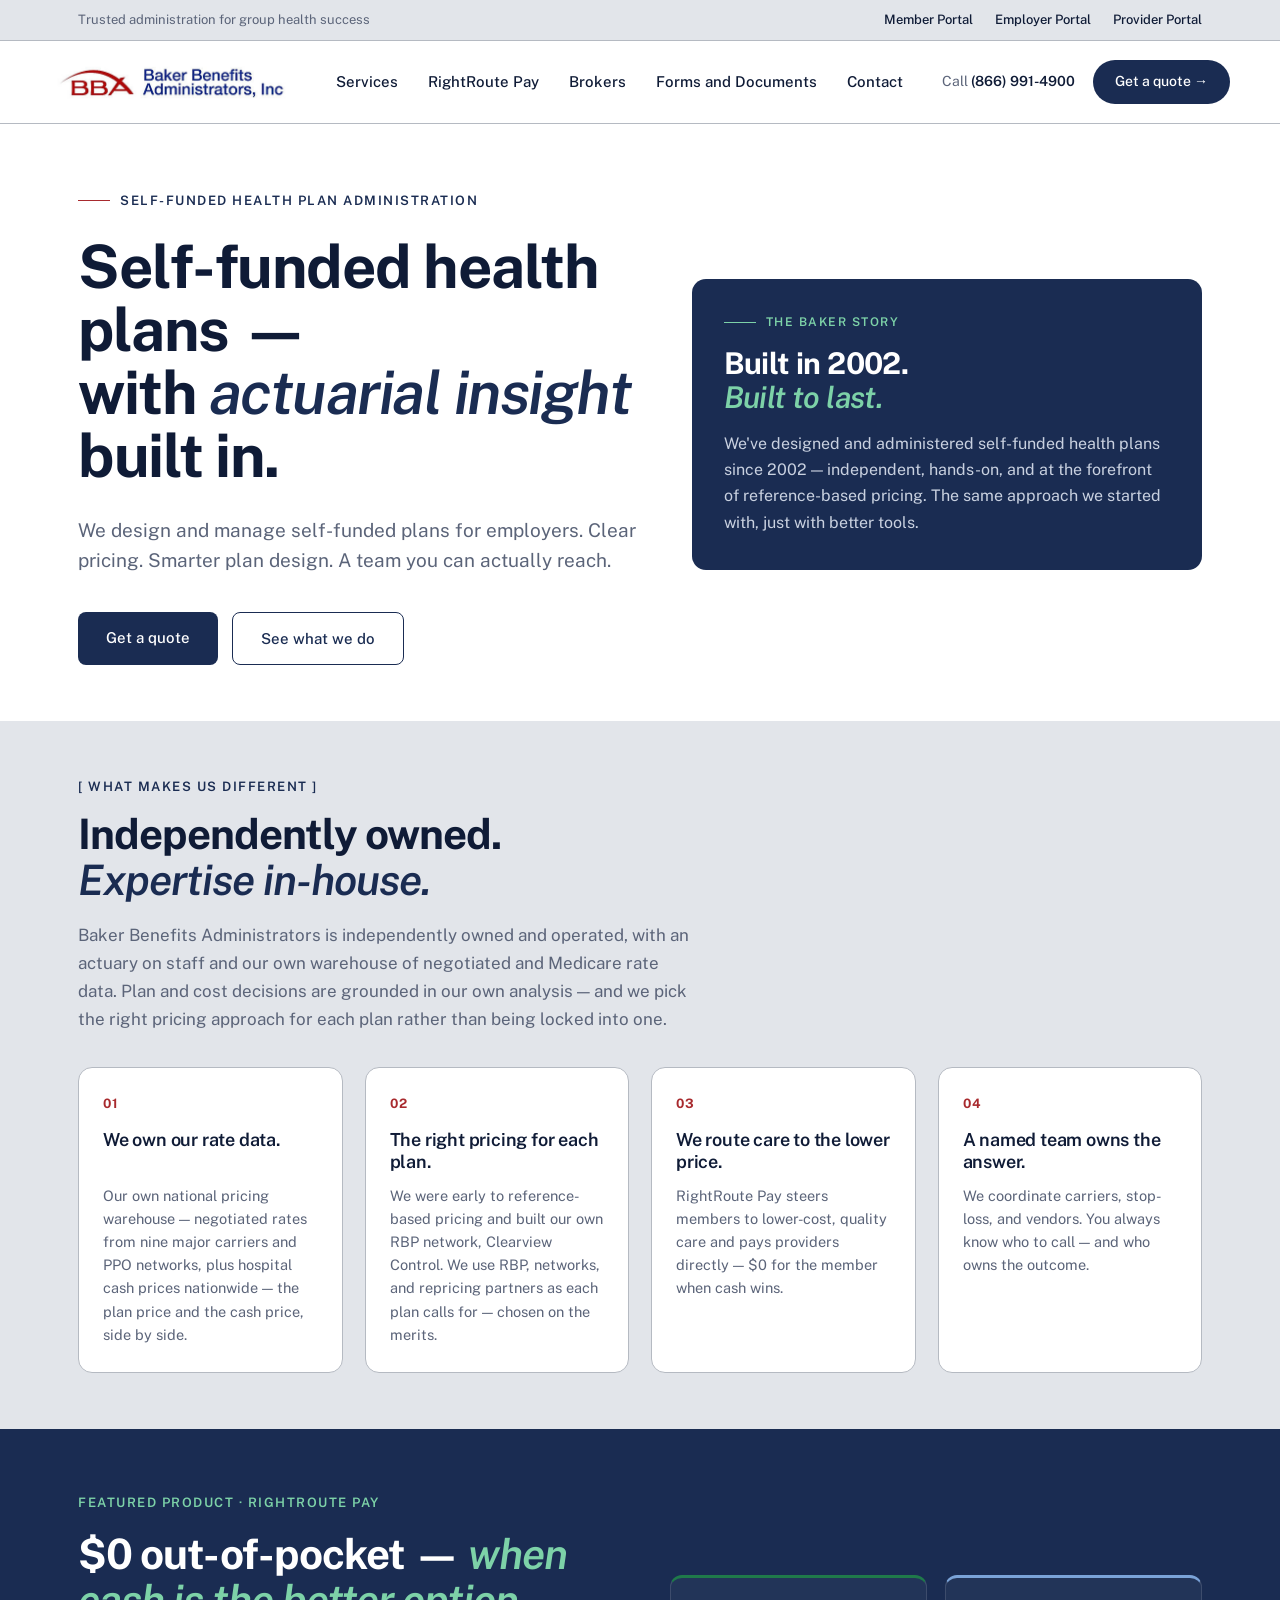
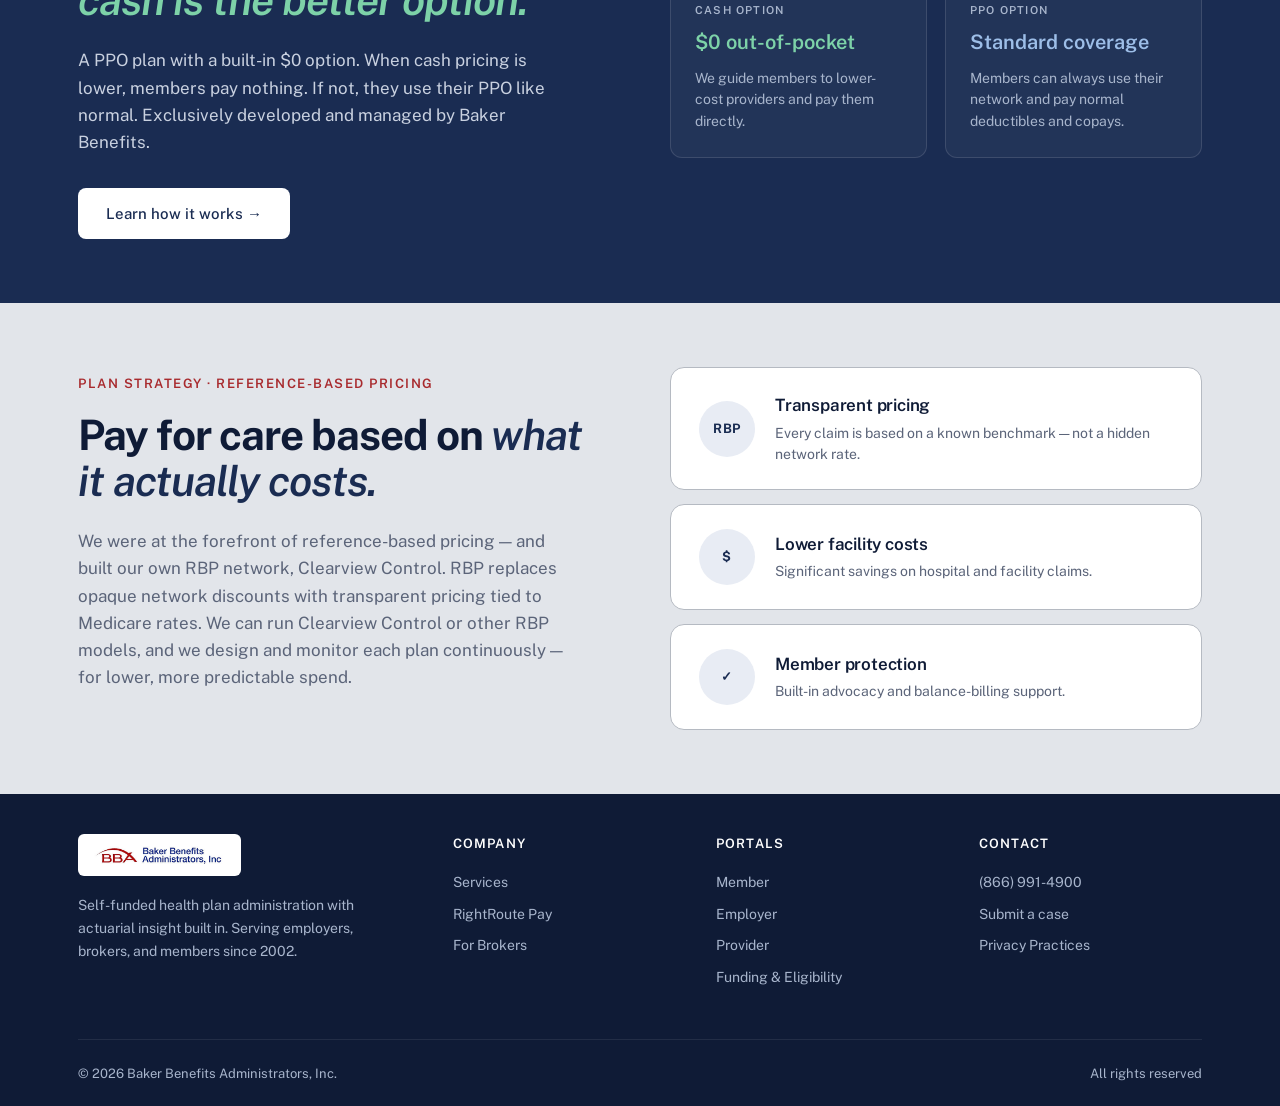
==== commit 409b426c: "Refresh preview — rate-data card nationwide" ====
--- a/index.html
+++ b/index.html
@@ -6,7 +6,7 @@
 built in.
 </h1> <p class="lede" data-astro-cid-j7pv25f6>
 We design and manage self-funded plans for employers. Clear pricing. Smarter plan design. A team you can actually reach.
-</p> <div class="hero-ctas" data-astro-cid-j7pv25f6> <a href="/contact" class="btn-primary" data-astro-cid-j7pv25f6>Get a quote</a> <a href="/services" class="btn-ghost" data-astro-cid-j7pv25f6>See what we do</a> </div> </div> <aside class="hero-panel" data-astro-cid-j7pv25f6> <div class="hp-eyebrow" data-astro-cid-j7pv25f6><span class="dash" data-astro-cid-j7pv25f6></span>The Baker story</div> <h2 class="hp-title" data-astro-cid-j7pv25f6>Built in 2002.<br data-astro-cid-j7pv25f6><em data-astro-cid-j7pv25f6>Built to last.</em></h2> <p class="hp-text" data-astro-cid-j7pv25f6>We've designed and administered self-funded health plans since 2002 — independent, hands-on, and at the forefront of reference-based pricing. The same approach we started with, just with better tools.</p> </aside> </div> </section>  <section class="engine" data-astro-cid-j7pv25f6> <div class="container" data-astro-cid-j7pv25f6> <div class="sec-head" data-astro-cid-j7pv25f6> <div class="label" data-astro-cid-j7pv25f6>[ What makes us different ]</div> <h2 data-astro-cid-j7pv25f6>Independently owned.<br data-astro-cid-j7pv25f6><em data-astro-cid-j7pv25f6>Expertise in-house.</em></h2> <p class="sec-lede" data-astro-cid-j7pv25f6>Baker Benefits Administrators is independently owned and operated, with an actuary on staff and our own warehouse of negotiated and Medicare rate data. Plan and cost decisions are grounded in our own analysis — and we pick the right pricing approach for each plan rather than being locked into one.</p> </div> <div class="engine-grid" data-astro-cid-j7pv25f6> <div class="engine-card" data-astro-cid-j7pv25f6> <div class="enum" data-astro-cid-j7pv25f6>01</div> <h3 data-astro-cid-j7pv25f6>We own our rate data.</h3> <p data-astro-cid-j7pv25f6>Our own national pricing warehouse — negotiated rates from nine major carriers and PPO networks, plus cash prices across 2,000+ hospitals — the plan price and the cash price, side by side.</p> </div> <div class="engine-card" data-astro-cid-j7pv25f6> <div class="enum" data-astro-cid-j7pv25f6>02</div> <h3 data-astro-cid-j7pv25f6>The right pricing for each plan.</h3> <p data-astro-cid-j7pv25f6>We were early to reference-based pricing and built our own RBP network, Clearview Control. We use RBP, networks, and repricing partners as each plan calls for — chosen on the merits.</p> </div> <div class="engine-card" data-astro-cid-j7pv25f6> <div class="enum" data-astro-cid-j7pv25f6>03</div> <h3 data-astro-cid-j7pv25f6>We route care to the lower price.</h3> <p data-astro-cid-j7pv25f6>RightRoute Pay steers members to lower-cost, quality care and pays providers directly — $0 for the member when cash wins.</p> </div> <div class="engine-card" data-astro-cid-j7pv25f6> <div class="enum" data-astro-cid-j7pv25f6>04</div> <h3 data-astro-cid-j7pv25f6>A named team owns the answer.</h3> <p data-astro-cid-j7pv25f6>We coordinate carriers, stop-loss, and vendors. You always know who to call — and who owns the outcome.</p> </div> </div> </div> </section>  <section class="rrp" id="rightroute" data-astro-cid-j7pv25f6> <div class="container rrp-grid" data-astro-cid-j7pv25f6> <div data-astro-cid-j7pv25f6> <div class="label" data-astro-cid-j7pv25f6>Featured product · RightRoute Pay</div> <h2 data-astro-cid-j7pv25f6>$0 out-of-pocket — <em data-astro-cid-j7pv25f6>when cash is the better option.</em></h2> <p class="desc" data-astro-cid-j7pv25f6>A PPO plan with a built-in $0 option. When cash pricing is lower, members pay nothing. If not, they use their PPO like normal. Exclusively developed and managed by Baker Benefits.</p> <a href="/rightroute" class="rrp-btn" data-astro-cid-j7pv25f6>Learn how it works →</a> </div> <div class="rrp-cards" data-astro-cid-j7pv25f6> <div class="rrp-card cash" data-astro-cid-j7pv25f6> <div class="tag" data-astro-cid-j7pv25f6>Cash option</div> <h4 data-astro-cid-j7pv25f6>$0 out-of-pocket</h4> <p data-astro-cid-j7pv25f6>We guide members to lower-cost providers and pay them directly.</p> </div> <div class="rrp-card ppo" data-astro-cid-j7pv25f6> <div class="tag" data-astro-cid-j7pv25f6>PPO option</div> <h4 data-astro-cid-j7pv25f6>Standard coverage</h4> <p data-astro-cid-j7pv25f6>Members can always use their network and pay normal deductibles and copays.</p> </div> </div> </div> </section>  <section class="rbp" id="rbp" data-astro-cid-j7pv25f6> <div class="container rbp-grid" data-astro-cid-j7pv25f6> <div data-astro-cid-j7pv25f6> <div class="label" data-astro-cid-j7pv25f6>Plan strategy · Reference-Based Pricing</div> <h2 data-astro-cid-j7pv25f6>Pay for care based on <em data-astro-cid-j7pv25f6>what it actually costs.</em></h2> <p class="desc" data-astro-cid-j7pv25f6>We were at the forefront of reference-based pricing — and built our own RBP network, Clearview Control. RBP replaces opaque network discounts with transparent pricing tied to Medicare rates. We can run Clearview Control or other RBP models, and we design and monitor each plan continuously — for lower, more predictable spend.</p> </div> <div class="rbp-stats" data-astro-cid-j7pv25f6> <div class="rbp-stat" data-astro-cid-j7pv25f6> <div class="icon" data-astro-cid-j7pv25f6>RBP</div> <div data-astro-cid-j7pv25f6> <h4 data-astro-cid-j7pv25f6>Transparent pricing</h4> <p data-astro-cid-j7pv25f6>Every claim is based on a known benchmark — not a hidden network rate.</p> </div> </div> <div class="rbp-stat" data-astro-cid-j7pv25f6> <div class="icon" data-astro-cid-j7pv25f6>$</div> <div data-astro-cid-j7pv25f6> <h4 data-astro-cid-j7pv25f6>Lower facility costs</h4> <p data-astro-cid-j7pv25f6>Significant savings on hospital and facility claims.</p> </div> </div> <div class="rbp-stat" data-astro-cid-j7pv25f6> <div class="icon" data-astro-cid-j7pv25f6>✓</div> <div data-astro-cid-j7pv25f6> <h4 data-astro-cid-j7pv25f6>Member protection</h4> <p data-astro-cid-j7pv25f6>Built-in advocacy and balance-billing support.</p> </div> </div> </div> </div> </section>  <!-- ============ FOOTER ============ --> <footer> <div class="container"> <div class="ft-grid"> <div> <div class="ft-brand"> <img src="/bba-logo.jpg" alt="BBA"> </div> <p>Self-funded health plan administration with actuarial insight built in. Serving employers, brokers, and members since 2002.</p> </div> <div> <h4>Company</h4> <a href="/services">Services</a><a href="/rightroute">RightRoute Pay</a><a href="/brokers">For Brokers</a> </div><div> <h4>Portals</h4> <a href="https://secure.healthx.com/bakerbenefits.member" target="_blank" rel="noopener noreferrer">Member</a><a href="https://secure.healthx.com/bakerbenefits.employer" target="_blank" rel="noopener noreferrer">Employer</a><a href="https://secure.healthx.com/bakerbenefits.provider" target="_blank" rel="noopener noreferrer">Provider</a><a href="https://grouphealth.pristx.com/lin/faces/LinLogin.jsp?themeProfile=bakerba" target="_blank" rel="noopener noreferrer">Funding &amp; Eligibility</a> </div><div> <h4>Contact</h4> <a href="tel:8669914900">(866) 991-4900</a><a href="/brokers">Submit a case</a><a href="/privacy">Privacy Practices</a> </div> </div> <div class="ft-bot"> <div>© 2026 Baker Benefits Administrators, Inc.</div> <div>All rights reserved</div> </div> </div> </footer> <script>
+</p> <div class="hero-ctas" data-astro-cid-j7pv25f6> <a href="/contact" class="btn-primary" data-astro-cid-j7pv25f6>Get a quote</a> <a href="/services" class="btn-ghost" data-astro-cid-j7pv25f6>See what we do</a> </div> </div> <aside class="hero-panel" data-astro-cid-j7pv25f6> <div class="hp-eyebrow" data-astro-cid-j7pv25f6><span class="dash" data-astro-cid-j7pv25f6></span>The Baker story</div> <h2 class="hp-title" data-astro-cid-j7pv25f6>Built in 2002.<br data-astro-cid-j7pv25f6><em data-astro-cid-j7pv25f6>Built to last.</em></h2> <p class="hp-text" data-astro-cid-j7pv25f6>We've designed and administered self-funded health plans since 2002 — independent, hands-on, and at the forefront of reference-based pricing. The same approach we started with, just with better tools.</p> </aside> </div> </section>  <section class="engine" data-astro-cid-j7pv25f6> <div class="container" data-astro-cid-j7pv25f6> <div class="sec-head" data-astro-cid-j7pv25f6> <div class="label" data-astro-cid-j7pv25f6>[ What makes us different ]</div> <h2 data-astro-cid-j7pv25f6>Independently owned.<br data-astro-cid-j7pv25f6><em data-astro-cid-j7pv25f6>Expertise in-house.</em></h2> <p class="sec-lede" data-astro-cid-j7pv25f6>Baker Benefits Administrators is independently owned and operated, with an actuary on staff and our own warehouse of negotiated and Medicare rate data. Plan and cost decisions are grounded in our own analysis — and we pick the right pricing approach for each plan rather than being locked into one.</p> </div> <div class="engine-grid" data-astro-cid-j7pv25f6> <div class="engine-card" data-astro-cid-j7pv25f6> <div class="enum" data-astro-cid-j7pv25f6>01</div> <h3 data-astro-cid-j7pv25f6>We own our rate data.</h3> <p data-astro-cid-j7pv25f6>Our own national pricing warehouse — negotiated rates from nine major carriers and PPO networks, plus hospital cash prices nationwide — the plan price and the cash price, side by side.</p> </div> <div class="engine-card" data-astro-cid-j7pv25f6> <div class="enum" data-astro-cid-j7pv25f6>02</div> <h3 data-astro-cid-j7pv25f6>The right pricing for each plan.</h3> <p data-astro-cid-j7pv25f6>We were early to reference-based pricing and built our own RBP network, Clearview Control. We use RBP, networks, and repricing partners as each plan calls for — chosen on the merits.</p> </div> <div class="engine-card" data-astro-cid-j7pv25f6> <div class="enum" data-astro-cid-j7pv25f6>03</div> <h3 data-astro-cid-j7pv25f6>We route care to the lower price.</h3> <p data-astro-cid-j7pv25f6>RightRoute Pay steers members to lower-cost, quality care and pays providers directly — $0 for the member when cash wins.</p> </div> <div class="engine-card" data-astro-cid-j7pv25f6> <div class="enum" data-astro-cid-j7pv25f6>04</div> <h3 data-astro-cid-j7pv25f6>A named team owns the answer.</h3> <p data-astro-cid-j7pv25f6>We coordinate carriers, stop-loss, and vendors. You always know who to call — and who owns the outcome.</p> </div> </div> </div> </section>  <section class="rrp" id="rightroute" data-astro-cid-j7pv25f6> <div class="container rrp-grid" data-astro-cid-j7pv25f6> <div data-astro-cid-j7pv25f6> <div class="label" data-astro-cid-j7pv25f6>Featured product · RightRoute Pay</div> <h2 data-astro-cid-j7pv25f6>$0 out-of-pocket — <em data-astro-cid-j7pv25f6>when cash is the better option.</em></h2> <p class="desc" data-astro-cid-j7pv25f6>A PPO plan with a built-in $0 option. When cash pricing is lower, members pay nothing. If not, they use their PPO like normal. Exclusively developed and managed by Baker Benefits.</p> <a href="/rightroute" class="rrp-btn" data-astro-cid-j7pv25f6>Learn how it works →</a> </div> <div class="rrp-cards" data-astro-cid-j7pv25f6> <div class="rrp-card cash" data-astro-cid-j7pv25f6> <div class="tag" data-astro-cid-j7pv25f6>Cash option</div> <h4 data-astro-cid-j7pv25f6>$0 out-of-pocket</h4> <p data-astro-cid-j7pv25f6>We guide members to lower-cost providers and pay them directly.</p> </div> <div class="rrp-card ppo" data-astro-cid-j7pv25f6> <div class="tag" data-astro-cid-j7pv25f6>PPO option</div> <h4 data-astro-cid-j7pv25f6>Standard coverage</h4> <p data-astro-cid-j7pv25f6>Members can always use their network and pay normal deductibles and copays.</p> </div> </div> </div> </section>  <section class="rbp" id="rbp" data-astro-cid-j7pv25f6> <div class="container rbp-grid" data-astro-cid-j7pv25f6> <div data-astro-cid-j7pv25f6> <div class="label" data-astro-cid-j7pv25f6>Plan strategy · Reference-Based Pricing</div> <h2 data-astro-cid-j7pv25f6>Pay for care based on <em data-astro-cid-j7pv25f6>what it actually costs.</em></h2> <p class="desc" data-astro-cid-j7pv25f6>We were at the forefront of reference-based pricing — and built our own RBP network, Clearview Control. RBP replaces opaque network discounts with transparent pricing tied to Medicare rates. We can run Clearview Control or other RBP models, and we design and monitor each plan continuously — for lower, more predictable spend.</p> </div> <div class="rbp-stats" data-astro-cid-j7pv25f6> <div class="rbp-stat" data-astro-cid-j7pv25f6> <div class="icon" data-astro-cid-j7pv25f6>RBP</div> <div data-astro-cid-j7pv25f6> <h4 data-astro-cid-j7pv25f6>Transparent pricing</h4> <p data-astro-cid-j7pv25f6>Every claim is based on a known benchmark — not a hidden network rate.</p> </div> </div> <div class="rbp-stat" data-astro-cid-j7pv25f6> <div class="icon" data-astro-cid-j7pv25f6>$</div> <div data-astro-cid-j7pv25f6> <h4 data-astro-cid-j7pv25f6>Lower facility costs</h4> <p data-astro-cid-j7pv25f6>Significant savings on hospital and facility claims.</p> </div> </div> <div class="rbp-stat" data-astro-cid-j7pv25f6> <div class="icon" data-astro-cid-j7pv25f6>✓</div> <div data-astro-cid-j7pv25f6> <h4 data-astro-cid-j7pv25f6>Member protection</h4> <p data-astro-cid-j7pv25f6>Built-in advocacy and balance-billing support.</p> </div> </div> </div> </div> </section>  <!-- ============ FOOTER ============ --> <footer> <div class="container"> <div class="ft-grid"> <div> <div class="ft-brand"> <img src="/bba-logo.jpg" alt="BBA"> </div> <p>Self-funded health plan administration with actuarial insight built in. Serving employers, brokers, and members since 2002.</p> </div> <div> <h4>Company</h4> <a href="/services">Services</a><a href="/rightroute">RightRoute Pay</a><a href="/brokers">For Brokers</a> </div><div> <h4>Portals</h4> <a href="https://secure.healthx.com/bakerbenefits.member" target="_blank" rel="noopener noreferrer">Member</a><a href="https://secure.healthx.com/bakerbenefits.employer" target="_blank" rel="noopener noreferrer">Employer</a><a href="https://secure.healthx.com/bakerbenefits.provider" target="_blank" rel="noopener noreferrer">Provider</a><a href="https://grouphealth.pristx.com/lin/faces/LinLogin.jsp?themeProfile=bakerba" target="_blank" rel="noopener noreferrer">Funding &amp; Eligibility</a> </div><div> <h4>Contact</h4> <a href="tel:8669914900">(866) 991-4900</a><a href="/brokers">Submit a case</a><a href="/privacy">Privacy Practices</a> </div> </div> <div class="ft-bot"> <div>© 2026 Baker Benefits Administrators, Inc.</div> <div>All rights reserved</div> </div> </div> </footer> <script>
   (function () {
     var btn = document.querySelector('.nav-toggle');
     var hdr = document.querySelector('header.site');
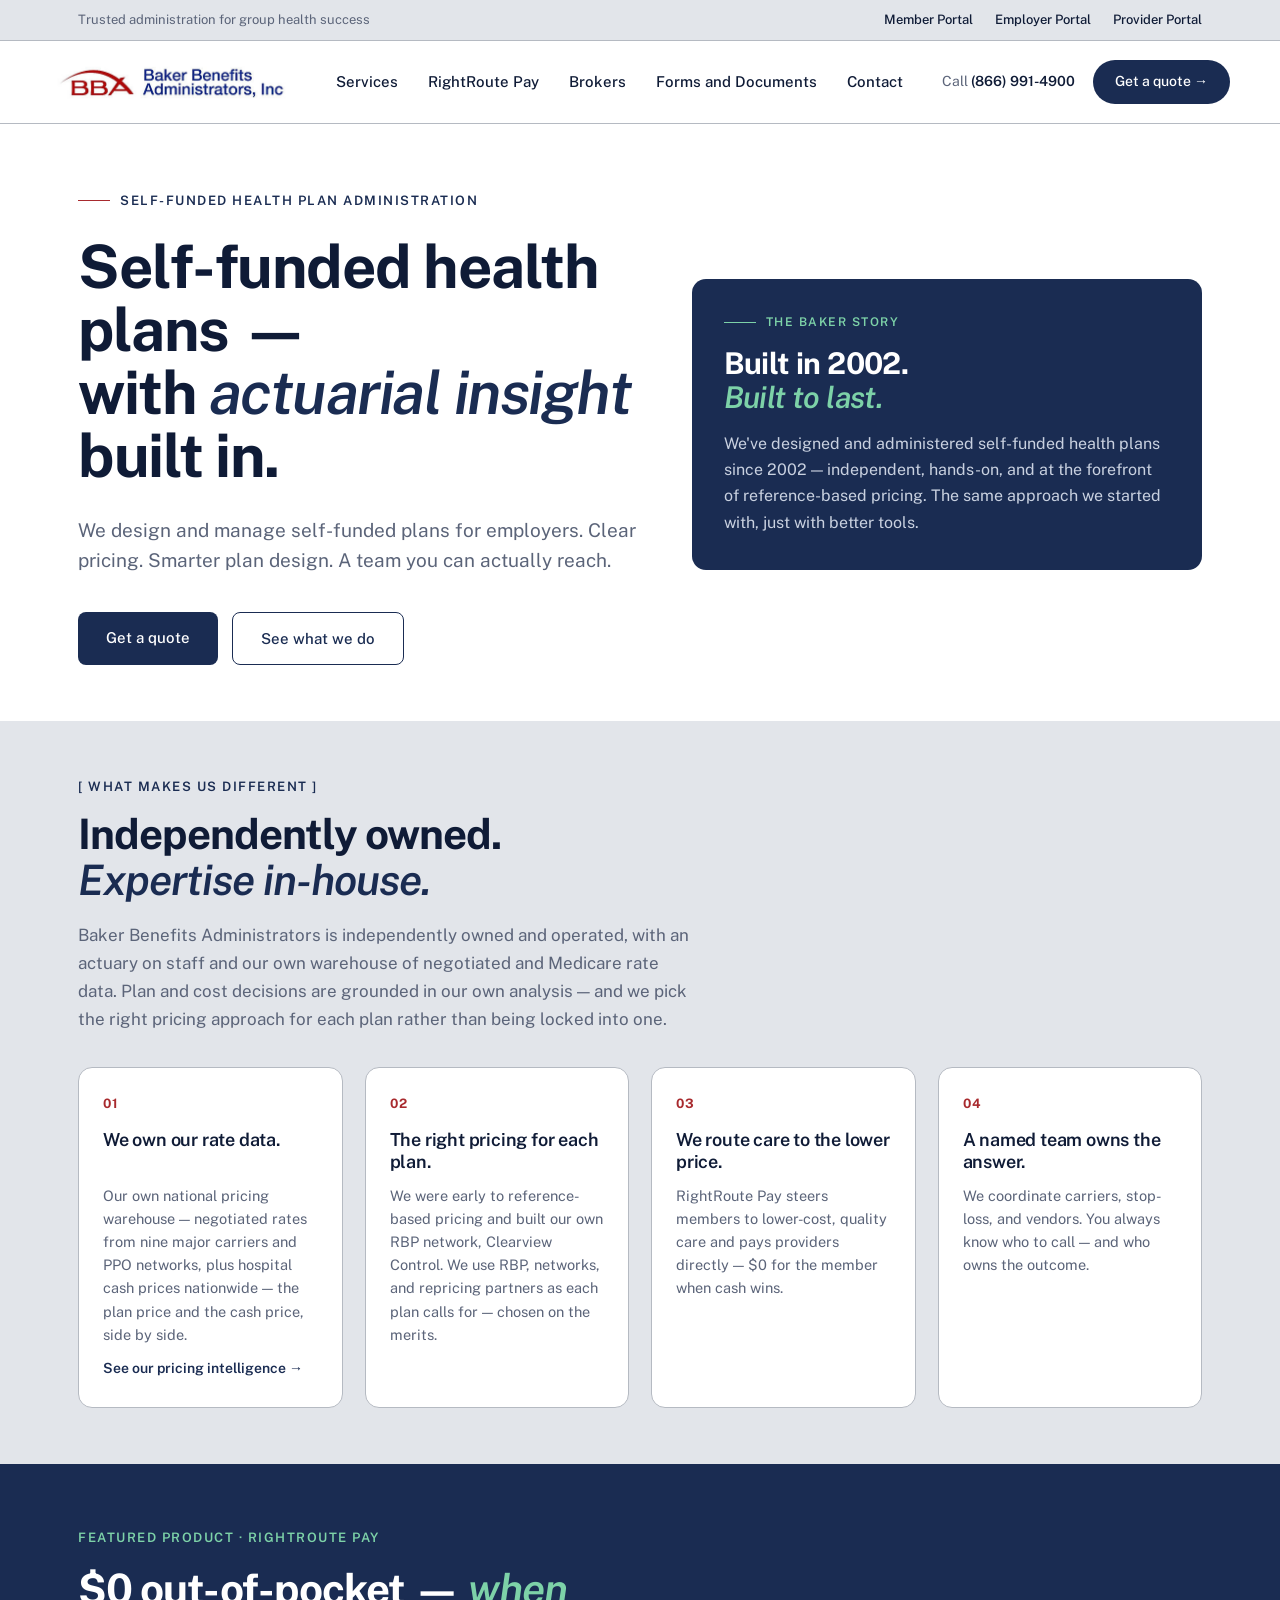
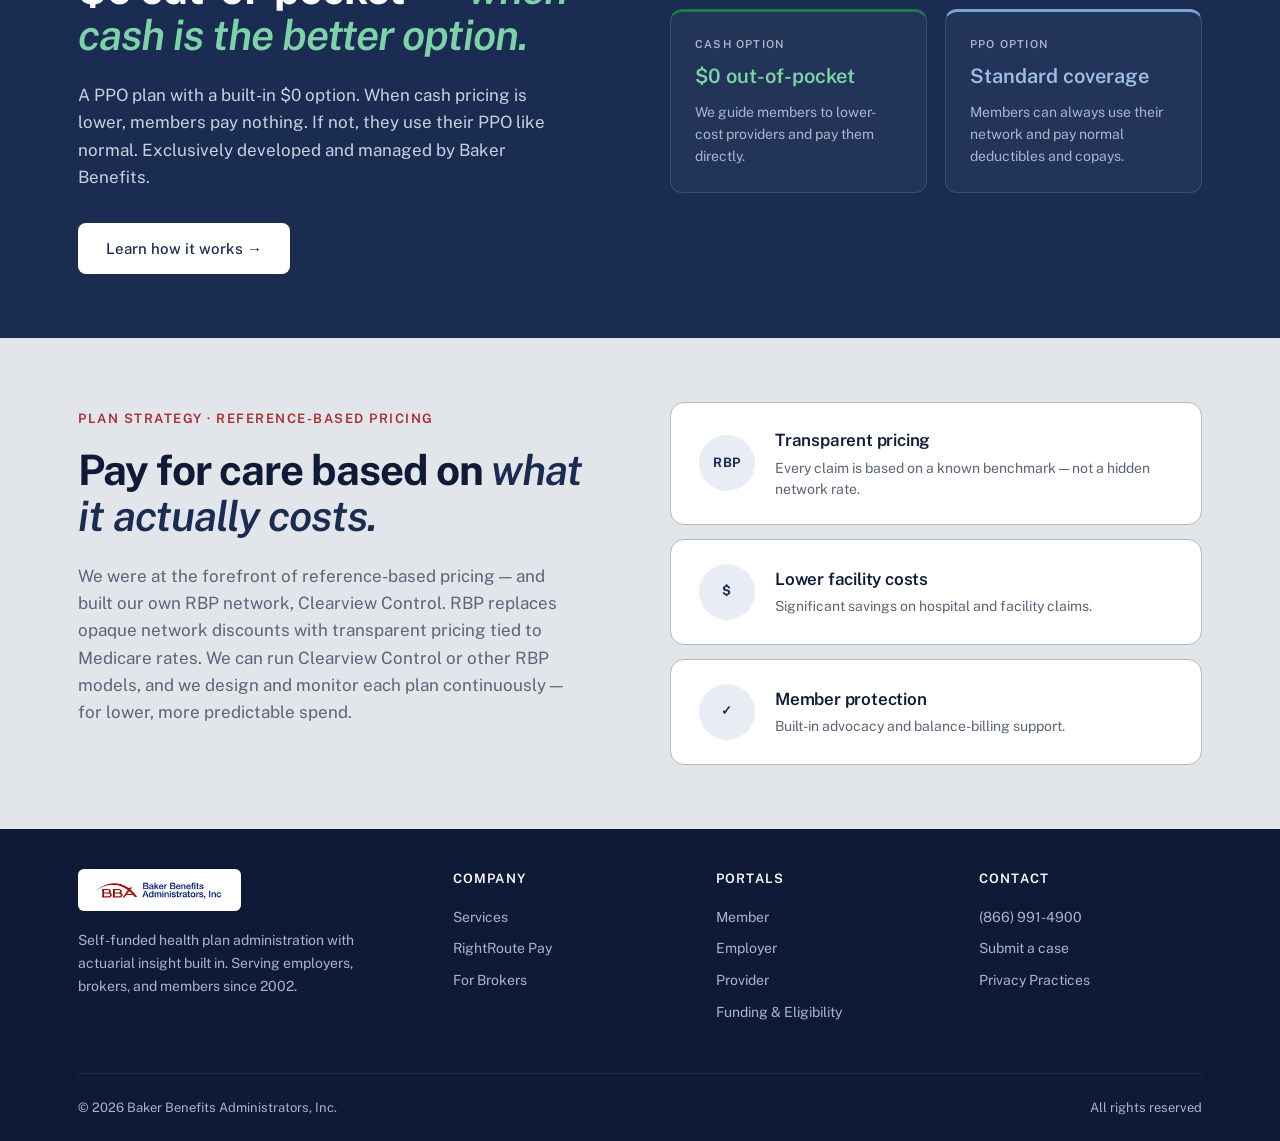
==== commit b44a6616: "Refresh preview — pricing link from rate-data card" ====
--- a/index.html
+++ b/index.html
@@ -1,12 +1,12 @@
 <!DOCTYPE html><html lang="en"> <head><meta charset="UTF-8"><meta name="viewport" content="width=device-width, initial-scale=1"><title>Baker Benefits Administrators</title><meta name="description" content="Self-funded health plan administration with actuarial insight built in."><link rel="canonical" href="https://www.bakerba.com/"><link rel="icon" type="image/svg+xml" href="/favicon.svg"><meta property="og:type" content="website"><meta property="og:site_name" content="Baker Benefits Administrators"><meta property="og:title" content="Baker Benefits Administrators"><meta property="og:description" content="Self-funded health plan administration with actuarial insight built in."><meta property="og:url" content="https://www.bakerba.com/"><meta property="og:image" content="https://www.bakerba.com/bba-logo.jpg"><meta name="twitter:card" content="summary"><meta name="twitter:title" content="Baker Benefits Administrators"><meta name="twitter:description" content="Self-funded health plan administration with actuarial insight built in."><meta name="twitter:image" content="https://www.bakerba.com/bba-logo.jpg"><link rel="preconnect" href="https://fonts.googleapis.com"><link rel="preconnect" href="https://fonts.gstatic.com" crossorigin><link href="https://fonts.googleapis.com/css2?family=Public+Sans:wght@400;500;600;700&display=swap" rel="stylesheet"><style>:root{--navy:#1A2C52;--navy-deep:#0F1B36;--navy-soft:#3B4F7C;--navy-tint:#E8ECF4;--red:#A82A2E;--green:#1F7A4A;--green-deep:#155434;--green-soft:#E8F2EC;--green-light:#7DD2A8;--paper:#FFFFFF;--gray-50:#E2E5EA;--gray-100:#CFD3DA;--line:#B5BAC2;--line-strong:#CDD4DF;--ink:#0F1B36;--ink-soft:#5B6479;--ink-muted:#8593AE;--radius:14px}*{box-sizing:border-box;margin:0;padding:0}html{scroll-behavior:smooth}body{font-family:Public Sans,Helvetica Neue,Arial,sans-serif;background:var(--paper);color:var(--ink);line-height:1.55;-webkit-font-smoothing:antialiased}.container{max-width:1180px;margin:0 auto;padding:0 28px}a{color:inherit;text-decoration:none}img{display:block;max-width:100%}.util{position:sticky;top:0;z-index:51;background:var(--gray-50);color:var(--ink-soft);font-size:13px;padding:10px 0;border-bottom:1px solid var(--line)}.util-row{display:flex;justify-content:space-between;align-items:center;flex-wrap:wrap;gap:8px}.util-portals{display:flex;gap:22px}.util-portals a{color:var(--ink);font-weight:500}.util-portals a:hover{color:var(--navy)}header.site{background:var(--paper);border-bottom:1px solid var(--line);position:sticky;top:41px;z-index:50}.nav{display:flex;align-items:center;justify-content:space-between;padding:18px 0;gap:24px}.brand{display:flex;align-items:center;gap:12px}.brand img{height:46px;width:auto;mix-blend-mode:multiply}nav.primary{display:flex;gap:30px}nav.primary a{font-size:15px;color:var(--ink);font-weight:500;white-space:nowrap;padding:6px 0;border-bottom:2px solid transparent;transition:border-color .2s,color .2s}nav.primary a:hover{color:var(--navy);border-bottom-color:var(--red)}nav.primary a.active{color:var(--navy);border-bottom-color:var(--red)}.header-right{display:flex;align-items:center;gap:18px}.call-us{font-size:14px;color:var(--ink-soft);white-space:nowrap}.call-us strong{color:var(--ink);font-weight:600}.cta-pill{background:var(--navy);color:#fff;padding:11px 22px;border-radius:999px;font-size:14px;font-weight:500;transition:background .2s;white-space:nowrap}.cta-pill:hover{background:var(--navy-deep)}.nav-toggle{display:none;background:none;border:0;cursor:pointer;padding:10px;margin-left:6px}.nav-toggle span{display:block;width:22px;height:2px;background:var(--ink);margin:4px 0;border-radius:2px;transition:.2s}footer{background:var(--navy-deep);color:#a8b5cc;padding:40px 0 22px}.ft-grid{display:grid;grid-template-columns:1.5fr 1fr 1fr 1fr;gap:40px;margin-bottom:40px}.ft-brand{margin-bottom:18px}.ft-brand img{height:42px;background:#fff;padding:8px 12px;border-radius:6px}footer p{font-size:14px;line-height:1.65;max-width:34ch}footer h4{color:#fff;font-size:13px;font-weight:600;text-transform:uppercase;letter-spacing:1.2px;margin-bottom:18px}footer a{display:block;font-size:14px;color:#a8b5cc;margin-bottom:10px;transition:color .2s}footer a:hover{color:#fff}.ft-bot{display:flex;justify-content:space-between;padding-top:24px;border-top:1px solid rgba(255,255,255,.08);font-size:13px}.hero-media img{filter:grayscale(.25) contrast(1.03)}.hero-media:after{content:"";position:absolute;inset:0;background:var(--navy);opacity:.16;pointer-events:none}@media(max-width:900px){.util-portals{display:none}.ft-grid{grid-template-columns:1fr 1fr;gap:30px}.call-us{display:none}.nav-toggle{display:block}header.site{position:relative}nav.primary{display:none;position:absolute;top:100%;left:0;right:0;flex-direction:column;gap:0;background:#fff;border-top:1px solid var(--line);box-shadow:0 12px 24px #0f1b361a;padding:6px 0;z-index:60}header.site.nav-open nav.primary{display:flex}nav.primary a{padding:14px 22px;border-bottom:0!important}nav.primary a.active,nav.primary a:hover{background:var(--paper);border-bottom:0!important}}
 </style>
-<link rel="stylesheet" href="/_astro/index.B4q541A1.css"></head> <body> <!-- ============ UTILITY BAR ============ --> <div class="util"> <div class="container util-row"> <div>Trusted administration for group health success</div> <div class="util-portals"> <a href="https://secure.healthx.com/bakerbenefits.member" target="_blank" rel="noopener noreferrer">Member Portal</a> <a href="https://secure.healthx.com/bakerbenefits.employer" target="_blank" rel="noopener noreferrer">Employer Portal</a> <a href="https://secure.healthx.com/bakerbenefits.provider" target="_blank" rel="noopener noreferrer">Provider Portal</a> </div> </div> </div> <!-- ============ HEADER ============ --> <header class="site"> <div class="container nav"> <a href="/" class="brand"> <img src="/bba-logo.jpg" alt="Baker Benefits Administrators"> </a> <nav class="primary" id="primary-nav"> <a href="/services">Services</a><a href="/rightroute">RightRoute Pay</a><a href="/brokers">Brokers</a><a href="/forms">Forms and Documents</a><a href="/contact">Contact</a> </nav> <div class="header-right"> <span class="call-us">Call <strong>(866) 991-4900</strong></span> <a href="/quote" class="cta-pill">Get a quote →</a> </div> <button class="nav-toggle" aria-label="Open menu" aria-expanded="false" aria-controls="primary-nav"> <span></span><span></span><span></span> </button> </div> </header>   <section class="hero" data-astro-cid-j7pv25f6> <div class="container hero-grid" data-astro-cid-j7pv25f6> <div data-astro-cid-j7pv25f6> <div class="eyebrow" data-astro-cid-j7pv25f6><span class="dash" data-astro-cid-j7pv25f6></span>Self-funded health plan administration</div> <h1 class="headline" data-astro-cid-j7pv25f6>
+<link rel="stylesheet" href="/_astro/index.DX9QTuQ2.css"></head> <body> <!-- ============ UTILITY BAR ============ --> <div class="util"> <div class="container util-row"> <div>Trusted administration for group health success</div> <div class="util-portals"> <a href="https://secure.healthx.com/bakerbenefits.member" target="_blank" rel="noopener noreferrer">Member Portal</a> <a href="https://secure.healthx.com/bakerbenefits.employer" target="_blank" rel="noopener noreferrer">Employer Portal</a> <a href="https://secure.healthx.com/bakerbenefits.provider" target="_blank" rel="noopener noreferrer">Provider Portal</a> </div> </div> </div> <!-- ============ HEADER ============ --> <header class="site"> <div class="container nav"> <a href="/" class="brand"> <img src="/bba-logo.jpg" alt="Baker Benefits Administrators"> </a> <nav class="primary" id="primary-nav"> <a href="/services">Services</a><a href="/rightroute">RightRoute Pay</a><a href="/brokers">Brokers</a><a href="/forms">Forms and Documents</a><a href="/contact">Contact</a> </nav> <div class="header-right"> <span class="call-us">Call <strong>(866) 991-4900</strong></span> <a href="/quote" class="cta-pill">Get a quote →</a> </div> <button class="nav-toggle" aria-label="Open menu" aria-expanded="false" aria-controls="primary-nav"> <span></span><span></span><span></span> </button> </div> </header>   <section class="hero" data-astro-cid-j7pv25f6> <div class="container hero-grid" data-astro-cid-j7pv25f6> <div data-astro-cid-j7pv25f6> <div class="eyebrow" data-astro-cid-j7pv25f6><span class="dash" data-astro-cid-j7pv25f6></span>Self-funded health plan administration</div> <h1 class="headline" data-astro-cid-j7pv25f6>
 Self-funded health plans —<br data-astro-cid-j7pv25f6>
 with <em data-astro-cid-j7pv25f6>actuarial insight</em><br data-astro-cid-j7pv25f6>
 built in.
 </h1> <p class="lede" data-astro-cid-j7pv25f6>
 We design and manage self-funded plans for employers. Clear pricing. Smarter plan design. A team you can actually reach.
-</p> <div class="hero-ctas" data-astro-cid-j7pv25f6> <a href="/contact" class="btn-primary" data-astro-cid-j7pv25f6>Get a quote</a> <a href="/services" class="btn-ghost" data-astro-cid-j7pv25f6>See what we do</a> </div> </div> <aside class="hero-panel" data-astro-cid-j7pv25f6> <div class="hp-eyebrow" data-astro-cid-j7pv25f6><span class="dash" data-astro-cid-j7pv25f6></span>The Baker story</div> <h2 class="hp-title" data-astro-cid-j7pv25f6>Built in 2002.<br data-astro-cid-j7pv25f6><em data-astro-cid-j7pv25f6>Built to last.</em></h2> <p class="hp-text" data-astro-cid-j7pv25f6>We've designed and administered self-funded health plans since 2002 — independent, hands-on, and at the forefront of reference-based pricing. The same approach we started with, just with better tools.</p> </aside> </div> </section>  <section class="engine" data-astro-cid-j7pv25f6> <div class="container" data-astro-cid-j7pv25f6> <div class="sec-head" data-astro-cid-j7pv25f6> <div class="label" data-astro-cid-j7pv25f6>[ What makes us different ]</div> <h2 data-astro-cid-j7pv25f6>Independently owned.<br data-astro-cid-j7pv25f6><em data-astro-cid-j7pv25f6>Expertise in-house.</em></h2> <p class="sec-lede" data-astro-cid-j7pv25f6>Baker Benefits Administrators is independently owned and operated, with an actuary on staff and our own warehouse of negotiated and Medicare rate data. Plan and cost decisions are grounded in our own analysis — and we pick the right pricing approach for each plan rather than being locked into one.</p> </div> <div class="engine-grid" data-astro-cid-j7pv25f6> <div class="engine-card" data-astro-cid-j7pv25f6> <div class="enum" data-astro-cid-j7pv25f6>01</div> <h3 data-astro-cid-j7pv25f6>We own our rate data.</h3> <p data-astro-cid-j7pv25f6>Our own national pricing warehouse — negotiated rates from nine major carriers and PPO networks, plus hospital cash prices nationwide — the plan price and the cash price, side by side.</p> </div> <div class="engine-card" data-astro-cid-j7pv25f6> <div class="enum" data-astro-cid-j7pv25f6>02</div> <h3 data-astro-cid-j7pv25f6>The right pricing for each plan.</h3> <p data-astro-cid-j7pv25f6>We were early to reference-based pricing and built our own RBP network, Clearview Control. We use RBP, networks, and repricing partners as each plan calls for — chosen on the merits.</p> </div> <div class="engine-card" data-astro-cid-j7pv25f6> <div class="enum" data-astro-cid-j7pv25f6>03</div> <h3 data-astro-cid-j7pv25f6>We route care to the lower price.</h3> <p data-astro-cid-j7pv25f6>RightRoute Pay steers members to lower-cost, quality care and pays providers directly — $0 for the member when cash wins.</p> </div> <div class="engine-card" data-astro-cid-j7pv25f6> <div class="enum" data-astro-cid-j7pv25f6>04</div> <h3 data-astro-cid-j7pv25f6>A named team owns the answer.</h3> <p data-astro-cid-j7pv25f6>We coordinate carriers, stop-loss, and vendors. You always know who to call — and who owns the outcome.</p> </div> </div> </div> </section>  <section class="rrp" id="rightroute" data-astro-cid-j7pv25f6> <div class="container rrp-grid" data-astro-cid-j7pv25f6> <div data-astro-cid-j7pv25f6> <div class="label" data-astro-cid-j7pv25f6>Featured product · RightRoute Pay</div> <h2 data-astro-cid-j7pv25f6>$0 out-of-pocket — <em data-astro-cid-j7pv25f6>when cash is the better option.</em></h2> <p class="desc" data-astro-cid-j7pv25f6>A PPO plan with a built-in $0 option. When cash pricing is lower, members pay nothing. If not, they use their PPO like normal. Exclusively developed and managed by Baker Benefits.</p> <a href="/rightroute" class="rrp-btn" data-astro-cid-j7pv25f6>Learn how it works →</a> </div> <div class="rrp-cards" data-astro-cid-j7pv25f6> <div class="rrp-card cash" data-astro-cid-j7pv25f6> <div class="tag" data-astro-cid-j7pv25f6>Cash option</div> <h4 data-astro-cid-j7pv25f6>$0 out-of-pocket</h4> <p data-astro-cid-j7pv25f6>We guide members to lower-cost providers and pay them directly.</p> </div> <div class="rrp-card ppo" data-astro-cid-j7pv25f6> <div class="tag" data-astro-cid-j7pv25f6>PPO option</div> <h4 data-astro-cid-j7pv25f6>Standard coverage</h4> <p data-astro-cid-j7pv25f6>Members can always use their network and pay normal deductibles and copays.</p> </div> </div> </div> </section>  <section class="rbp" id="rbp" data-astro-cid-j7pv25f6> <div class="container rbp-grid" data-astro-cid-j7pv25f6> <div data-astro-cid-j7pv25f6> <div class="label" data-astro-cid-j7pv25f6>Plan strategy · Reference-Based Pricing</div> <h2 data-astro-cid-j7pv25f6>Pay for care based on <em data-astro-cid-j7pv25f6>what it actually costs.</em></h2> <p class="desc" data-astro-cid-j7pv25f6>We were at the forefront of reference-based pricing — and built our own RBP network, Clearview Control. RBP replaces opaque network discounts with transparent pricing tied to Medicare rates. We can run Clearview Control or other RBP models, and we design and monitor each plan continuously — for lower, more predictable spend.</p> </div> <div class="rbp-stats" data-astro-cid-j7pv25f6> <div class="rbp-stat" data-astro-cid-j7pv25f6> <div class="icon" data-astro-cid-j7pv25f6>RBP</div> <div data-astro-cid-j7pv25f6> <h4 data-astro-cid-j7pv25f6>Transparent pricing</h4> <p data-astro-cid-j7pv25f6>Every claim is based on a known benchmark — not a hidden network rate.</p> </div> </div> <div class="rbp-stat" data-astro-cid-j7pv25f6> <div class="icon" data-astro-cid-j7pv25f6>$</div> <div data-astro-cid-j7pv25f6> <h4 data-astro-cid-j7pv25f6>Lower facility costs</h4> <p data-astro-cid-j7pv25f6>Significant savings on hospital and facility claims.</p> </div> </div> <div class="rbp-stat" data-astro-cid-j7pv25f6> <div class="icon" data-astro-cid-j7pv25f6>✓</div> <div data-astro-cid-j7pv25f6> <h4 data-astro-cid-j7pv25f6>Member protection</h4> <p data-astro-cid-j7pv25f6>Built-in advocacy and balance-billing support.</p> </div> </div> </div> </div> </section>  <!-- ============ FOOTER ============ --> <footer> <div class="container"> <div class="ft-grid"> <div> <div class="ft-brand"> <img src="/bba-logo.jpg" alt="BBA"> </div> <p>Self-funded health plan administration with actuarial insight built in. Serving employers, brokers, and members since 2002.</p> </div> <div> <h4>Company</h4> <a href="/services">Services</a><a href="/rightroute">RightRoute Pay</a><a href="/brokers">For Brokers</a> </div><div> <h4>Portals</h4> <a href="https://secure.healthx.com/bakerbenefits.member" target="_blank" rel="noopener noreferrer">Member</a><a href="https://secure.healthx.com/bakerbenefits.employer" target="_blank" rel="noopener noreferrer">Employer</a><a href="https://secure.healthx.com/bakerbenefits.provider" target="_blank" rel="noopener noreferrer">Provider</a><a href="https://grouphealth.pristx.com/lin/faces/LinLogin.jsp?themeProfile=bakerba" target="_blank" rel="noopener noreferrer">Funding &amp; Eligibility</a> </div><div> <h4>Contact</h4> <a href="tel:8669914900">(866) 991-4900</a><a href="/brokers">Submit a case</a><a href="/privacy">Privacy Practices</a> </div> </div> <div class="ft-bot"> <div>© 2026 Baker Benefits Administrators, Inc.</div> <div>All rights reserved</div> </div> </div> </footer> <script>
+</p> <div class="hero-ctas" data-astro-cid-j7pv25f6> <a href="/contact" class="btn-primary" data-astro-cid-j7pv25f6>Get a quote</a> <a href="/services" class="btn-ghost" data-astro-cid-j7pv25f6>See what we do</a> </div> </div> <aside class="hero-panel" data-astro-cid-j7pv25f6> <div class="hp-eyebrow" data-astro-cid-j7pv25f6><span class="dash" data-astro-cid-j7pv25f6></span>The Baker story</div> <h2 class="hp-title" data-astro-cid-j7pv25f6>Built in 2002.<br data-astro-cid-j7pv25f6><em data-astro-cid-j7pv25f6>Built to last.</em></h2> <p class="hp-text" data-astro-cid-j7pv25f6>We've designed and administered self-funded health plans since 2002 — independent, hands-on, and at the forefront of reference-based pricing. The same approach we started with, just with better tools.</p> </aside> </div> </section>  <section class="engine" data-astro-cid-j7pv25f6> <div class="container" data-astro-cid-j7pv25f6> <div class="sec-head" data-astro-cid-j7pv25f6> <div class="label" data-astro-cid-j7pv25f6>[ What makes us different ]</div> <h2 data-astro-cid-j7pv25f6>Independently owned.<br data-astro-cid-j7pv25f6><em data-astro-cid-j7pv25f6>Expertise in-house.</em></h2> <p class="sec-lede" data-astro-cid-j7pv25f6>Baker Benefits Administrators is independently owned and operated, with an actuary on staff and our own warehouse of negotiated and Medicare rate data. Plan and cost decisions are grounded in our own analysis — and we pick the right pricing approach for each plan rather than being locked into one.</p> </div> <div class="engine-grid" data-astro-cid-j7pv25f6> <div class="engine-card" data-astro-cid-j7pv25f6> <div class="enum" data-astro-cid-j7pv25f6>01</div> <h3 data-astro-cid-j7pv25f6>We own our rate data.</h3> <p data-astro-cid-j7pv25f6>Our own national pricing warehouse — negotiated rates from nine major carriers and PPO networks, plus hospital cash prices nationwide — the plan price and the cash price, side by side.</p> <a href="/pricing" class="card-link" data-astro-cid-j7pv25f6>See our pricing intelligence →</a> </div> <div class="engine-card" data-astro-cid-j7pv25f6> <div class="enum" data-astro-cid-j7pv25f6>02</div> <h3 data-astro-cid-j7pv25f6>The right pricing for each plan.</h3> <p data-astro-cid-j7pv25f6>We were early to reference-based pricing and built our own RBP network, Clearview Control. We use RBP, networks, and repricing partners as each plan calls for — chosen on the merits.</p> </div> <div class="engine-card" data-astro-cid-j7pv25f6> <div class="enum" data-astro-cid-j7pv25f6>03</div> <h3 data-astro-cid-j7pv25f6>We route care to the lower price.</h3> <p data-astro-cid-j7pv25f6>RightRoute Pay steers members to lower-cost, quality care and pays providers directly — $0 for the member when cash wins.</p> </div> <div class="engine-card" data-astro-cid-j7pv25f6> <div class="enum" data-astro-cid-j7pv25f6>04</div> <h3 data-astro-cid-j7pv25f6>A named team owns the answer.</h3> <p data-astro-cid-j7pv25f6>We coordinate carriers, stop-loss, and vendors. You always know who to call — and who owns the outcome.</p> </div> </div> </div> </section>  <section class="rrp" id="rightroute" data-astro-cid-j7pv25f6> <div class="container rrp-grid" data-astro-cid-j7pv25f6> <div data-astro-cid-j7pv25f6> <div class="label" data-astro-cid-j7pv25f6>Featured product · RightRoute Pay</div> <h2 data-astro-cid-j7pv25f6>$0 out-of-pocket — <em data-astro-cid-j7pv25f6>when cash is the better option.</em></h2> <p class="desc" data-astro-cid-j7pv25f6>A PPO plan with a built-in $0 option. When cash pricing is lower, members pay nothing. If not, they use their PPO like normal. Exclusively developed and managed by Baker Benefits.</p> <a href="/rightroute" class="rrp-btn" data-astro-cid-j7pv25f6>Learn how it works →</a> </div> <div class="rrp-cards" data-astro-cid-j7pv25f6> <div class="rrp-card cash" data-astro-cid-j7pv25f6> <div class="tag" data-astro-cid-j7pv25f6>Cash option</div> <h4 data-astro-cid-j7pv25f6>$0 out-of-pocket</h4> <p data-astro-cid-j7pv25f6>We guide members to lower-cost providers and pay them directly.</p> </div> <div class="rrp-card ppo" data-astro-cid-j7pv25f6> <div class="tag" data-astro-cid-j7pv25f6>PPO option</div> <h4 data-astro-cid-j7pv25f6>Standard coverage</h4> <p data-astro-cid-j7pv25f6>Members can always use their network and pay normal deductibles and copays.</p> </div> </div> </div> </section>  <section class="rbp" id="rbp" data-astro-cid-j7pv25f6> <div class="container rbp-grid" data-astro-cid-j7pv25f6> <div data-astro-cid-j7pv25f6> <div class="label" data-astro-cid-j7pv25f6>Plan strategy · Reference-Based Pricing</div> <h2 data-astro-cid-j7pv25f6>Pay for care based on <em data-astro-cid-j7pv25f6>what it actually costs.</em></h2> <p class="desc" data-astro-cid-j7pv25f6>We were at the forefront of reference-based pricing — and built our own RBP network, Clearview Control. RBP replaces opaque network discounts with transparent pricing tied to Medicare rates. We can run Clearview Control or other RBP models, and we design and monitor each plan continuously — for lower, more predictable spend.</p> </div> <div class="rbp-stats" data-astro-cid-j7pv25f6> <div class="rbp-stat" data-astro-cid-j7pv25f6> <div class="icon" data-astro-cid-j7pv25f6>RBP</div> <div data-astro-cid-j7pv25f6> <h4 data-astro-cid-j7pv25f6>Transparent pricing</h4> <p data-astro-cid-j7pv25f6>Every claim is based on a known benchmark — not a hidden network rate.</p> </div> </div> <div class="rbp-stat" data-astro-cid-j7pv25f6> <div class="icon" data-astro-cid-j7pv25f6>$</div> <div data-astro-cid-j7pv25f6> <h4 data-astro-cid-j7pv25f6>Lower facility costs</h4> <p data-astro-cid-j7pv25f6>Significant savings on hospital and facility claims.</p> </div> </div> <div class="rbp-stat" data-astro-cid-j7pv25f6> <div class="icon" data-astro-cid-j7pv25f6>✓</div> <div data-astro-cid-j7pv25f6> <h4 data-astro-cid-j7pv25f6>Member protection</h4> <p data-astro-cid-j7pv25f6>Built-in advocacy and balance-billing support.</p> </div> </div> </div> </div> </section>  <!-- ============ FOOTER ============ --> <footer> <div class="container"> <div class="ft-grid"> <div> <div class="ft-brand"> <img src="/bba-logo.jpg" alt="BBA"> </div> <p>Self-funded health plan administration with actuarial insight built in. Serving employers, brokers, and members since 2002.</p> </div> <div> <h4>Company</h4> <a href="/services">Services</a><a href="/rightroute">RightRoute Pay</a><a href="/brokers">For Brokers</a> </div><div> <h4>Portals</h4> <a href="https://secure.healthx.com/bakerbenefits.member" target="_blank" rel="noopener noreferrer">Member</a><a href="https://secure.healthx.com/bakerbenefits.employer" target="_blank" rel="noopener noreferrer">Employer</a><a href="https://secure.healthx.com/bakerbenefits.provider" target="_blank" rel="noopener noreferrer">Provider</a><a href="https://grouphealth.pristx.com/lin/faces/LinLogin.jsp?themeProfile=bakerba" target="_blank" rel="noopener noreferrer">Funding &amp; Eligibility</a> </div><div> <h4>Contact</h4> <a href="tel:8669914900">(866) 991-4900</a><a href="/brokers">Submit a case</a><a href="/privacy">Privacy Practices</a> </div> </div> <div class="ft-bot"> <div>© 2026 Baker Benefits Administrators, Inc.</div> <div>All rights reserved</div> </div> </div> </footer> <script>
   (function () {
     var btn = document.querySelector('.nav-toggle');
     var hdr = document.querySelector('header.site');
--- a/_astro/index.DX9QTuQ2.css
+++ b/_astro/index.DX9QTuQ2.css
@@ -0,0 +1 @@
+.hero[data-astro-cid-j7pv25f6]{position:relative;padding:60px 0 56px;background:var(--paper);overflow:hidden}.hero-grid[data-astro-cid-j7pv25f6]{display:grid;grid-template-columns:1.1fr 1fr;gap:52px;align-items:center;position:relative;z-index:1}.eyebrow[data-astro-cid-j7pv25f6]{display:inline-flex;align-items:center;gap:10px;font-size:13px;letter-spacing:1.5px;text-transform:uppercase;color:var(--navy);font-weight:600;margin-bottom:24px}.eyebrow[data-astro-cid-j7pv25f6] .dash[data-astro-cid-j7pv25f6]{width:32px;height:1px;background:var(--red)}h1[data-astro-cid-j7pv25f6].headline{font-size:60px;line-height:1.05;font-weight:700;color:var(--ink);letter-spacing:-1.5px;margin-bottom:28px}h1[data-astro-cid-j7pv25f6].headline em[data-astro-cid-j7pv25f6]{font-style:italic;color:var(--navy);font-weight:600}.lede[data-astro-cid-j7pv25f6]{font-size:19px;color:var(--ink-soft);max-width:54ch;margin-bottom:36px;line-height:1.6}.hero-ctas[data-astro-cid-j7pv25f6]{display:flex;gap:14px;flex-wrap:wrap}.btn-primary[data-astro-cid-j7pv25f6]{background:var(--navy);color:#fff;padding:14px 28px;border-radius:8px;font-size:15px;font-weight:500;transition:background .2s}.btn-primary[data-astro-cid-j7pv25f6]:hover{background:var(--navy-deep)}.btn-ghost[data-astro-cid-j7pv25f6]{background:transparent;color:var(--navy);padding:14px 28px;border-radius:8px;font-size:15px;font-weight:500;border:1px solid var(--navy);transition:background .2s}.btn-ghost[data-astro-cid-j7pv25f6]:hover{background:var(--navy);color:#fff}.hero-media[data-astro-cid-j7pv25f6]{position:relative;border-radius:var(--radius);overflow:hidden;aspect-ratio:5/6;background:var(--gray-100)}.hero-media[data-astro-cid-j7pv25f6] img[data-astro-cid-j7pv25f6]{width:100%;height:100%;object-fit:cover}.hero-badge[data-astro-cid-j7pv25f6]{position:absolute;bottom:24px;left:24px;right:24px;background:var(--paper);border-radius:10px;padding:18px 22px;box-shadow:0 12px 32px #0f1b362e}.hero-badge[data-astro-cid-j7pv25f6] .label[data-astro-cid-j7pv25f6]{font-size:11px;letter-spacing:1.5px;text-transform:uppercase;color:var(--red);font-weight:600;margin-bottom:6px}.hero-badge[data-astro-cid-j7pv25f6] h4[data-astro-cid-j7pv25f6]{font-size:16px;font-weight:600;color:var(--ink);line-height:1.35}.hero-panel[data-astro-cid-j7pv25f6]{background:var(--navy);color:#fff;border-radius:var(--radius);padding:34px 32px;display:flex;flex-direction:column;justify-content:center}.hp-eyebrow[data-astro-cid-j7pv25f6]{display:inline-flex;align-items:center;gap:10px;font-size:12px;letter-spacing:1.5px;text-transform:uppercase;color:var(--green-light);font-weight:600;margin-bottom:16px}.hp-eyebrow[data-astro-cid-j7pv25f6] .dash[data-astro-cid-j7pv25f6]{width:32px;height:1px;background:var(--green-light)}.hp-lead[data-astro-cid-j7pv25f6]{font-size:21px;font-weight:600;line-height:1.3;color:#fff;margin-bottom:26px;letter-spacing:-.3px}.hp-title[data-astro-cid-j7pv25f6]{font-size:30px;font-weight:700;color:#fff;line-height:1.12;letter-spacing:-.6px;margin-bottom:16px}.hp-title[data-astro-cid-j7pv25f6] em[data-astro-cid-j7pv25f6]{font-style:italic;color:var(--green-light);font-weight:600}.hp-text[data-astro-cid-j7pv25f6]{font-size:16px;color:#c9d1e0;line-height:1.65}.hp-stats[data-astro-cid-j7pv25f6]{display:flex;flex-direction:column}.hp-stat[data-astro-cid-j7pv25f6]{display:flex;align-items:baseline;gap:18px;padding:16px 0;border-top:1px solid rgba(255,255,255,.12)}.hp-stat[data-astro-cid-j7pv25f6]:first-child{border-top:0;padding-top:0}.hp-stat[data-astro-cid-j7pv25f6] .n[data-astro-cid-j7pv25f6]{font-size:34px;font-weight:700;color:#fff;letter-spacing:-1px;line-height:1;min-width:62px}.hp-stat[data-astro-cid-j7pv25f6] .l[data-astro-cid-j7pv25f6]{font-size:13.5px;color:#c9d1e0;line-height:1.45}.trust-strip[data-astro-cid-j7pv25f6]{background:var(--gray-50);border-top:1px solid var(--line);border-bottom:1px solid var(--line);padding:30px 0}.trust-row[data-astro-cid-j7pv25f6]{display:grid;grid-template-columns:repeat(3,1fr);gap:32px;align-items:center}.trust-item[data-astro-cid-j7pv25f6]{display:flex;align-items:center;gap:14px;border-right:1px solid var(--line);padding-right:32px}.trust-item[data-astro-cid-j7pv25f6]:last-child{border-right:none}.trust-num[data-astro-cid-j7pv25f6]{font-size:32px;font-weight:700;color:var(--navy);letter-spacing:-1px;line-height:1}.trust-label[data-astro-cid-j7pv25f6]{font-size:13px;color:var(--ink-soft);line-height:1.4}.home-story[data-astro-cid-j7pv25f6]{background:var(--gray-50);padding:56px 0;border-top:1px solid var(--line);border-bottom:1px solid var(--line)}.story-wrap[data-astro-cid-j7pv25f6]{max-width:820px;margin:0 auto;padding:0 28px;text-align:center}.home-story[data-astro-cid-j7pv25f6] .story-label[data-astro-cid-j7pv25f6]{font-size:13px;letter-spacing:1.5px;text-transform:uppercase;color:var(--navy);font-weight:600;margin-bottom:14px}.home-story[data-astro-cid-j7pv25f6] h2[data-astro-cid-j7pv25f6]{font-size:38px;font-weight:700;color:var(--ink);letter-spacing:-1px;line-height:1.1;margin-bottom:22px}.home-story[data-astro-cid-j7pv25f6] h2[data-astro-cid-j7pv25f6] em[data-astro-cid-j7pv25f6]{font-style:italic;color:var(--navy);font-weight:600}.home-story[data-astro-cid-j7pv25f6] p[data-astro-cid-j7pv25f6]{font-size:18px;color:var(--ink);line-height:1.7;margin-bottom:18px;text-align:left}.home-story[data-astro-cid-j7pv25f6] p[data-astro-cid-j7pv25f6]:last-child{margin-bottom:0}.pillars[data-astro-cid-j7pv25f6]{background:var(--paper);padding:56px 0}.pillar-grid[data-astro-cid-j7pv25f6]{display:grid;grid-template-columns:repeat(3,1fr);gap:48px}.pillar[data-astro-cid-j7pv25f6]{position:relative;padding-top:24px;border-top:1px solid var(--line)}.pillar[data-astro-cid-j7pv25f6] .num[data-astro-cid-j7pv25f6]{font-size:14px;font-weight:600;color:var(--red);letter-spacing:1px;margin-bottom:14px}.pillar[data-astro-cid-j7pv25f6] h3[data-astro-cid-j7pv25f6]{font-size:22px;font-weight:600;color:var(--ink);margin-bottom:12px;letter-spacing:-.3px;min-height:2.6em;line-height:1.25}.pillar[data-astro-cid-j7pv25f6] p[data-astro-cid-j7pv25f6]{font-size:15.5px;color:var(--ink-soft);line-height:1.65}.engine[data-astro-cid-j7pv25f6]{background:var(--gray-50);padding:56px 0}.sec-lede[data-astro-cid-j7pv25f6]{font-size:17px;color:var(--ink-soft);line-height:1.65;margin-top:18px;max-width:62ch}.engine-grid[data-astro-cid-j7pv25f6]{display:grid;grid-template-columns:repeat(auto-fit,minmax(220px,1fr));gap:22px}.engine-card[data-astro-cid-j7pv25f6]{background:var(--paper);border:1px solid var(--line);border-radius:var(--radius);padding:26px 24px;transition:border-color .25s,box-shadow .25s,transform .2s}.engine-card[data-astro-cid-j7pv25f6]:hover{border-color:var(--navy-soft);box-shadow:0 8px 24px #0f1b360f;transform:translateY(-2px)}.engine-card[data-astro-cid-j7pv25f6] .enum[data-astro-cid-j7pv25f6]{font-size:13px;font-weight:700;color:var(--red);letter-spacing:1px;margin-bottom:14px}.engine-card[data-astro-cid-j7pv25f6] h3[data-astro-cid-j7pv25f6]{font-size:18px;font-weight:600;color:var(--ink);margin-bottom:10px;letter-spacing:-.2px;line-height:1.25;min-height:2.5em}.engine-card[data-astro-cid-j7pv25f6] p[data-astro-cid-j7pv25f6]{font-size:14.5px;color:var(--ink-soft);line-height:1.6}.engine-card[data-astro-cid-j7pv25f6] .card-link[data-astro-cid-j7pv25f6]{display:inline-block;margin-top:12px;font-size:14px;font-weight:600;color:var(--navy)}.engine-card[data-astro-cid-j7pv25f6] .card-link[data-astro-cid-j7pv25f6]:hover{color:var(--red)}.sec-head[data-astro-cid-j7pv25f6]{margin-bottom:34px;max-width:680px}.sec-head[data-astro-cid-j7pv25f6] .label[data-astro-cid-j7pv25f6]{font-size:13px;letter-spacing:1.5px;text-transform:uppercase;color:var(--navy);font-weight:600;margin-bottom:14px}.sec-head[data-astro-cid-j7pv25f6] h2[data-astro-cid-j7pv25f6]{font-size:42px;font-weight:700;color:var(--ink);letter-spacing:-1px;line-height:1.1}.sec-head[data-astro-cid-j7pv25f6] h2[data-astro-cid-j7pv25f6] em[data-astro-cid-j7pv25f6]{font-style:italic;color:var(--navy);font-weight:600}.rrp[data-astro-cid-j7pv25f6]{background:var(--navy);color:#fff;padding:64px 0;position:relative;overflow:hidden}.rrp-grid[data-astro-cid-j7pv25f6]{display:grid;grid-template-columns:1fr 1fr;gap:60px;align-items:center;position:relative;z-index:1}.rrp[data-astro-cid-j7pv25f6] .label[data-astro-cid-j7pv25f6]{font-size:13px;letter-spacing:1.5px;text-transform:uppercase;color:#7dd2a8;font-weight:600;margin-bottom:18px}.rrp[data-astro-cid-j7pv25f6] h2[data-astro-cid-j7pv25f6]{font-size:42px;font-weight:700;line-height:1.1;letter-spacing:-1px;margin-bottom:24px}.rrp[data-astro-cid-j7pv25f6] h2[data-astro-cid-j7pv25f6] em[data-astro-cid-j7pv25f6]{font-style:italic;color:#7dd2a8;font-weight:600}.rrp[data-astro-cid-j7pv25f6] p[data-astro-cid-j7pv25f6].desc{font-size:17px;color:#c9d1e0;line-height:1.6;margin-bottom:32px;max-width:50ch}.rrp-btn[data-astro-cid-j7pv25f6]{display:inline-flex;align-items:center;gap:10px;background:#fff;color:var(--navy);padding:14px 28px;border-radius:8px;font-size:15px;font-weight:500;transition:transform .2s}.rrp-btn[data-astro-cid-j7pv25f6]:hover{transform:translate(3px)}.rrp-cards[data-astro-cid-j7pv25f6]{display:grid;grid-template-columns:1fr 1fr;gap:18px}.rrp-card[data-astro-cid-j7pv25f6]{background:#ffffff0a;border:1px solid rgba(255,255,255,.12);border-radius:12px;padding:24px;position:relative}.rrp-card[data-astro-cid-j7pv25f6].cash{border-top:3px solid var(--green)}.rrp-card[data-astro-cid-j7pv25f6].ppo{border-top:3px solid #7AA3D8}.rrp-card[data-astro-cid-j7pv25f6] .tag[data-astro-cid-j7pv25f6]{font-size:11px;letter-spacing:1.2px;text-transform:uppercase;color:#a8b5cc;font-weight:600;margin-bottom:8px}.rrp-card[data-astro-cid-j7pv25f6] h4[data-astro-cid-j7pv25f6]{font-size:20px;font-weight:600;margin-bottom:10px}.rrp-card[data-astro-cid-j7pv25f6].cash h4[data-astro-cid-j7pv25f6]{color:#7dd2a8}.rrp-card[data-astro-cid-j7pv25f6].ppo h4[data-astro-cid-j7pv25f6]{color:#9dbee8}.rrp-card[data-astro-cid-j7pv25f6] p[data-astro-cid-j7pv25f6]{font-size:14px;color:#a8b5cc;line-height:1.55}.rbp[data-astro-cid-j7pv25f6]{padding:64px 0;background:var(--gray-50)}.rbp-grid[data-astro-cid-j7pv25f6]{display:grid;grid-template-columns:1fr 1fr;gap:60px;align-items:center}.rbp[data-astro-cid-j7pv25f6] .label[data-astro-cid-j7pv25f6]{font-size:13px;letter-spacing:1.5px;text-transform:uppercase;color:var(--red);font-weight:600;margin-bottom:18px}.rbp[data-astro-cid-j7pv25f6] h2[data-astro-cid-j7pv25f6]{font-size:42px;font-weight:700;line-height:1.1;letter-spacing:-1px;margin-bottom:24px;color:var(--ink)}.rbp[data-astro-cid-j7pv25f6] h2[data-astro-cid-j7pv25f6] em[data-astro-cid-j7pv25f6]{font-style:italic;color:var(--navy);font-weight:600}.rbp[data-astro-cid-j7pv25f6] p[data-astro-cid-j7pv25f6].desc{font-size:17px;color:var(--ink-soft);line-height:1.6;margin-bottom:32px;max-width:50ch}.rbp-btn[data-astro-cid-j7pv25f6]{display:inline-flex;align-items:center;gap:10px;background:var(--navy);color:#fff;padding:14px 28px;border-radius:8px;font-size:15px;font-weight:500;transition:transform .2s,background .2s}.rbp-btn[data-astro-cid-j7pv25f6]:hover{transform:translate(3px);background:var(--navy-deep)}.rbp-stats[data-astro-cid-j7pv25f6]{display:flex;flex-direction:column;gap:14px}.rbp-stat[data-astro-cid-j7pv25f6]{background:var(--paper);border:1px solid var(--line);border-radius:var(--radius);padding:24px 28px;display:grid;grid-template-columns:56px 1fr;gap:20px;align-items:center;transition:border-color .25s,box-shadow .25s}.rbp-stat[data-astro-cid-j7pv25f6]:hover{border-color:var(--navy-soft);box-shadow:0 6px 20px #0f1b360d}.rbp-stat[data-astro-cid-j7pv25f6] .icon[data-astro-cid-j7pv25f6]{width:56px;height:56px;border-radius:50%;background:var(--navy-tint);display:flex;align-items:center;justify-content:center;font-size:13px;font-weight:700;color:var(--navy);letter-spacing:.5px}.rbp-stat[data-astro-cid-j7pv25f6] h4[data-astro-cid-j7pv25f6]{font-size:17px;font-weight:600;color:var(--ink);margin-bottom:4px;letter-spacing:-.2px}.rbp-stat[data-astro-cid-j7pv25f6] p[data-astro-cid-j7pv25f6]{font-size:14px;color:var(--ink-soft);line-height:1.5}.carriers[data-astro-cid-j7pv25f6]{padding:48px 0;background:var(--paper);border-top:1px solid var(--line);border-bottom:1px solid var(--line)}.carriers[data-astro-cid-j7pv25f6] .label[data-astro-cid-j7pv25f6]{text-align:center;font-size:13px;letter-spacing:1.5px;text-transform:uppercase;color:var(--ink-soft);font-weight:600;margin-bottom:30px}.carrier-grid[data-astro-cid-j7pv25f6]{display:grid;grid-template-columns:repeat(6,1fr);gap:24px;align-items:center}.carrier-slot[data-astro-cid-j7pv25f6]{border:1px solid var(--line);border-radius:8px;height:64px;display:flex;align-items:center;justify-content:center;font-size:12px;color:var(--ink-muted);font-weight:500;letter-spacing:.5px}@media(max-width:900px){.hero-grid[data-astro-cid-j7pv25f6],.rrp-grid[data-astro-cid-j7pv25f6],.rbp-grid[data-astro-cid-j7pv25f6]{grid-template-columns:1fr;gap:40px}.pillar-grid[data-astro-cid-j7pv25f6]{grid-template-columns:1fr;gap:24px}.trust-row[data-astro-cid-j7pv25f6]{grid-template-columns:repeat(2,1fr);gap:24px}.trust-item[data-astro-cid-j7pv25f6]{border-right:none;padding-right:0}.carrier-grid[data-astro-cid-j7pv25f6]{grid-template-columns:repeat(3,1fr)}h1[data-astro-cid-j7pv25f6].headline{font-size:42px}.sec-head[data-astro-cid-j7pv25f6] h2[data-astro-cid-j7pv25f6],.rrp[data-astro-cid-j7pv25f6] h2[data-astro-cid-j7pv25f6],.rbp[data-astro-cid-j7pv25f6] h2[data-astro-cid-j7pv25f6],.home-story[data-astro-cid-j7pv25f6] h2[data-astro-cid-j7pv25f6]{font-size:30px}}
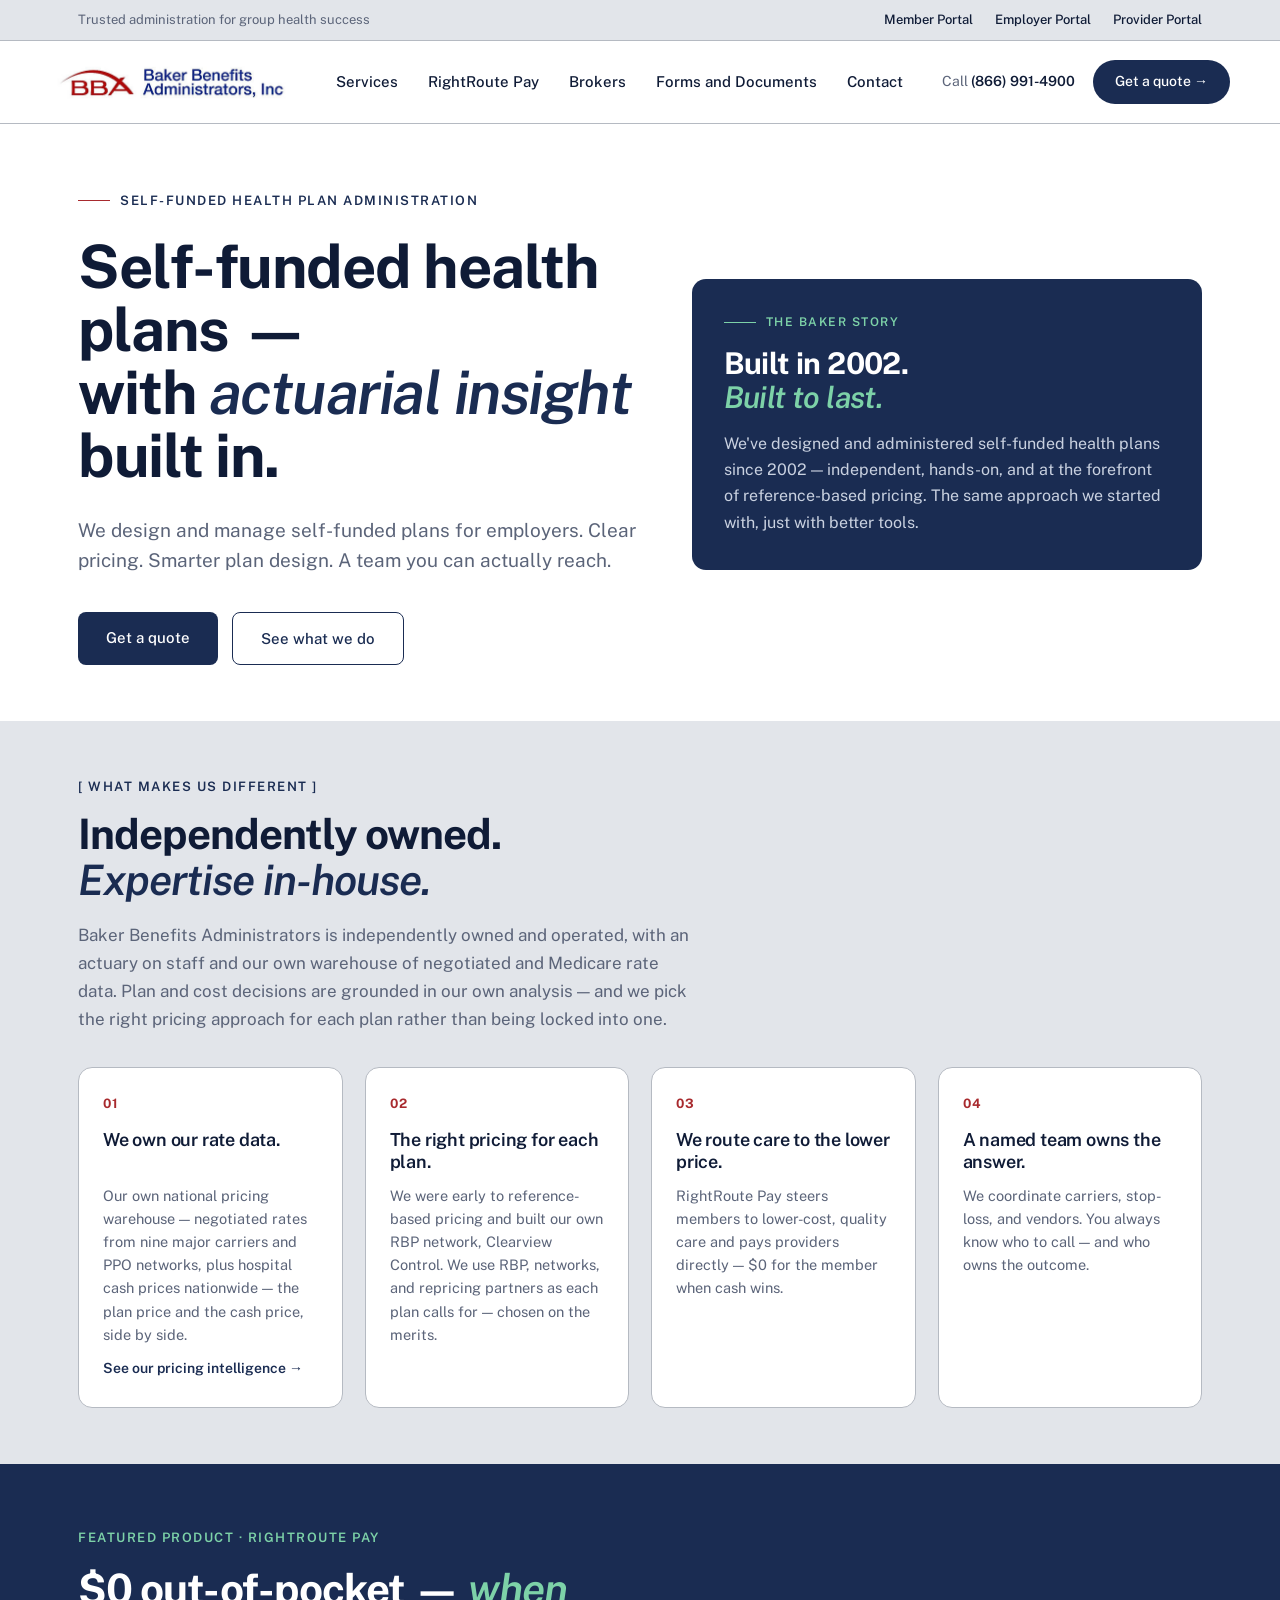
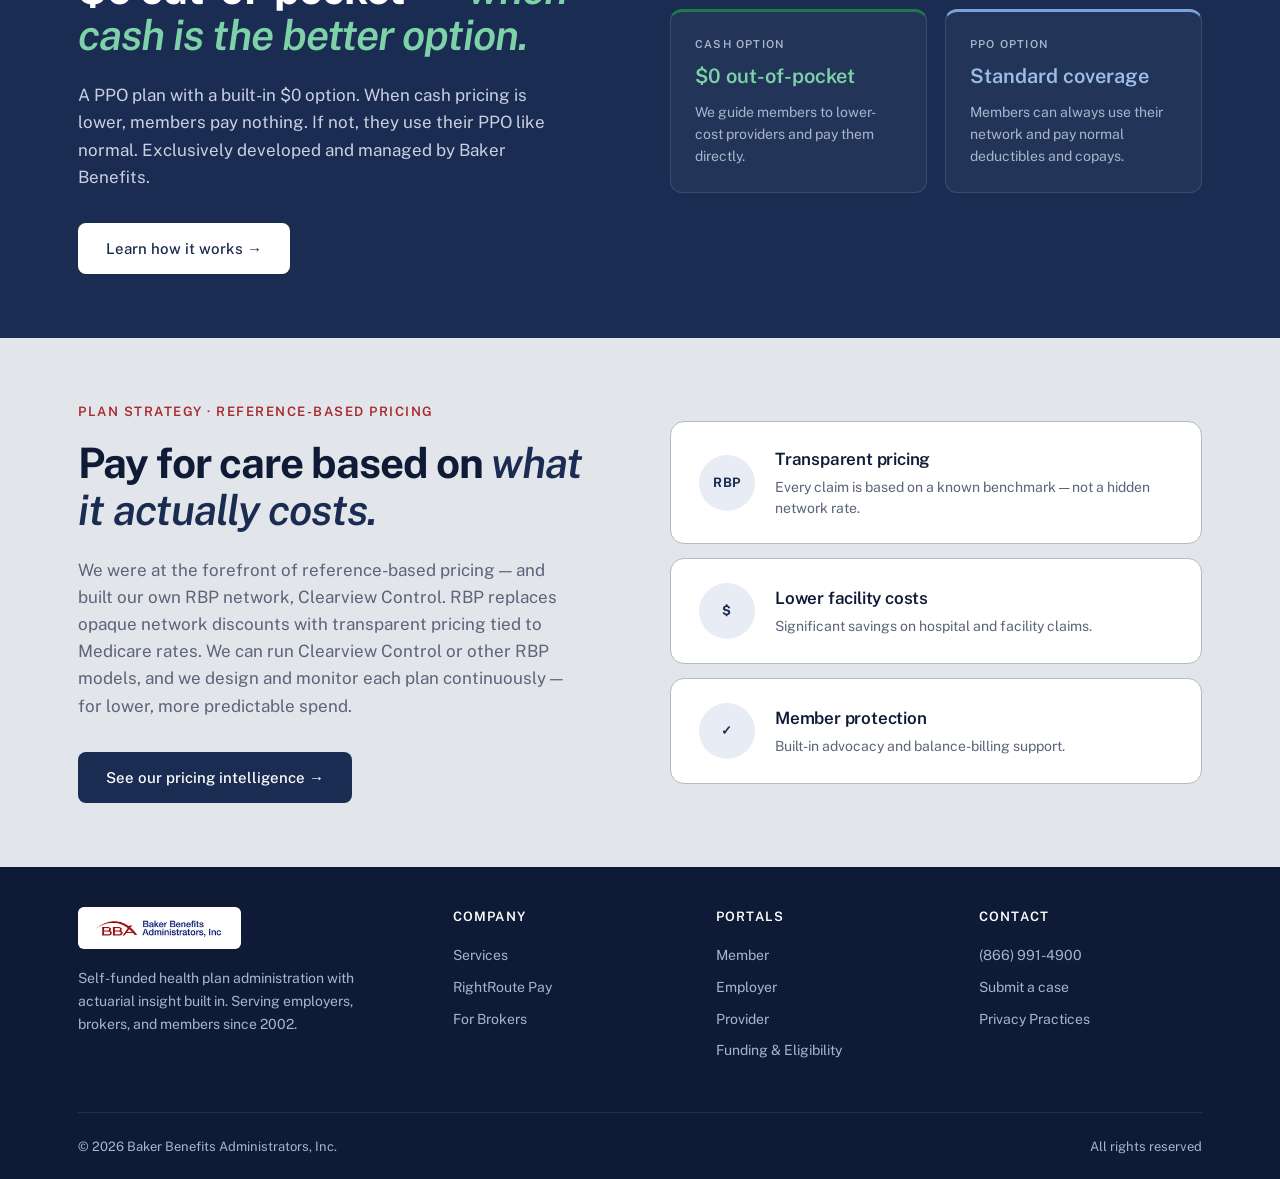
==== commit b9105496: "Refresh preview — pricing link in RBP section" ====
--- a/index.html
+++ b/index.html
@@ -6,7 +6,7 @@
 built in.
 </h1> <p class="lede" data-astro-cid-j7pv25f6>
 We design and manage self-funded plans for employers. Clear pricing. Smarter plan design. A team you can actually reach.
-</p> <div class="hero-ctas" data-astro-cid-j7pv25f6> <a href="/contact" class="btn-primary" data-astro-cid-j7pv25f6>Get a quote</a> <a href="/services" class="btn-ghost" data-astro-cid-j7pv25f6>See what we do</a> </div> </div> <aside class="hero-panel" data-astro-cid-j7pv25f6> <div class="hp-eyebrow" data-astro-cid-j7pv25f6><span class="dash" data-astro-cid-j7pv25f6></span>The Baker story</div> <h2 class="hp-title" data-astro-cid-j7pv25f6>Built in 2002.<br data-astro-cid-j7pv25f6><em data-astro-cid-j7pv25f6>Built to last.</em></h2> <p class="hp-text" data-astro-cid-j7pv25f6>We've designed and administered self-funded health plans since 2002 — independent, hands-on, and at the forefront of reference-based pricing. The same approach we started with, just with better tools.</p> </aside> </div> </section>  <section class="engine" data-astro-cid-j7pv25f6> <div class="container" data-astro-cid-j7pv25f6> <div class="sec-head" data-astro-cid-j7pv25f6> <div class="label" data-astro-cid-j7pv25f6>[ What makes us different ]</div> <h2 data-astro-cid-j7pv25f6>Independently owned.<br data-astro-cid-j7pv25f6><em data-astro-cid-j7pv25f6>Expertise in-house.</em></h2> <p class="sec-lede" data-astro-cid-j7pv25f6>Baker Benefits Administrators is independently owned and operated, with an actuary on staff and our own warehouse of negotiated and Medicare rate data. Plan and cost decisions are grounded in our own analysis — and we pick the right pricing approach for each plan rather than being locked into one.</p> </div> <div class="engine-grid" data-astro-cid-j7pv25f6> <div class="engine-card" data-astro-cid-j7pv25f6> <div class="enum" data-astro-cid-j7pv25f6>01</div> <h3 data-astro-cid-j7pv25f6>We own our rate data.</h3> <p data-astro-cid-j7pv25f6>Our own national pricing warehouse — negotiated rates from nine major carriers and PPO networks, plus hospital cash prices nationwide — the plan price and the cash price, side by side.</p> <a href="/pricing" class="card-link" data-astro-cid-j7pv25f6>See our pricing intelligence →</a> </div> <div class="engine-card" data-astro-cid-j7pv25f6> <div class="enum" data-astro-cid-j7pv25f6>02</div> <h3 data-astro-cid-j7pv25f6>The right pricing for each plan.</h3> <p data-astro-cid-j7pv25f6>We were early to reference-based pricing and built our own RBP network, Clearview Control. We use RBP, networks, and repricing partners as each plan calls for — chosen on the merits.</p> </div> <div class="engine-card" data-astro-cid-j7pv25f6> <div class="enum" data-astro-cid-j7pv25f6>03</div> <h3 data-astro-cid-j7pv25f6>We route care to the lower price.</h3> <p data-astro-cid-j7pv25f6>RightRoute Pay steers members to lower-cost, quality care and pays providers directly — $0 for the member when cash wins.</p> </div> <div class="engine-card" data-astro-cid-j7pv25f6> <div class="enum" data-astro-cid-j7pv25f6>04</div> <h3 data-astro-cid-j7pv25f6>A named team owns the answer.</h3> <p data-astro-cid-j7pv25f6>We coordinate carriers, stop-loss, and vendors. You always know who to call — and who owns the outcome.</p> </div> </div> </div> </section>  <section class="rrp" id="rightroute" data-astro-cid-j7pv25f6> <div class="container rrp-grid" data-astro-cid-j7pv25f6> <div data-astro-cid-j7pv25f6> <div class="label" data-astro-cid-j7pv25f6>Featured product · RightRoute Pay</div> <h2 data-astro-cid-j7pv25f6>$0 out-of-pocket — <em data-astro-cid-j7pv25f6>when cash is the better option.</em></h2> <p class="desc" data-astro-cid-j7pv25f6>A PPO plan with a built-in $0 option. When cash pricing is lower, members pay nothing. If not, they use their PPO like normal. Exclusively developed and managed by Baker Benefits.</p> <a href="/rightroute" class="rrp-btn" data-astro-cid-j7pv25f6>Learn how it works →</a> </div> <div class="rrp-cards" data-astro-cid-j7pv25f6> <div class="rrp-card cash" data-astro-cid-j7pv25f6> <div class="tag" data-astro-cid-j7pv25f6>Cash option</div> <h4 data-astro-cid-j7pv25f6>$0 out-of-pocket</h4> <p data-astro-cid-j7pv25f6>We guide members to lower-cost providers and pay them directly.</p> </div> <div class="rrp-card ppo" data-astro-cid-j7pv25f6> <div class="tag" data-astro-cid-j7pv25f6>PPO option</div> <h4 data-astro-cid-j7pv25f6>Standard coverage</h4> <p data-astro-cid-j7pv25f6>Members can always use their network and pay normal deductibles and copays.</p> </div> </div> </div> </section>  <section class="rbp" id="rbp" data-astro-cid-j7pv25f6> <div class="container rbp-grid" data-astro-cid-j7pv25f6> <div data-astro-cid-j7pv25f6> <div class="label" data-astro-cid-j7pv25f6>Plan strategy · Reference-Based Pricing</div> <h2 data-astro-cid-j7pv25f6>Pay for care based on <em data-astro-cid-j7pv25f6>what it actually costs.</em></h2> <p class="desc" data-astro-cid-j7pv25f6>We were at the forefront of reference-based pricing — and built our own RBP network, Clearview Control. RBP replaces opaque network discounts with transparent pricing tied to Medicare rates. We can run Clearview Control or other RBP models, and we design and monitor each plan continuously — for lower, more predictable spend.</p> </div> <div class="rbp-stats" data-astro-cid-j7pv25f6> <div class="rbp-stat" data-astro-cid-j7pv25f6> <div class="icon" data-astro-cid-j7pv25f6>RBP</div> <div data-astro-cid-j7pv25f6> <h4 data-astro-cid-j7pv25f6>Transparent pricing</h4> <p data-astro-cid-j7pv25f6>Every claim is based on a known benchmark — not a hidden network rate.</p> </div> </div> <div class="rbp-stat" data-astro-cid-j7pv25f6> <div class="icon" data-astro-cid-j7pv25f6>$</div> <div data-astro-cid-j7pv25f6> <h4 data-astro-cid-j7pv25f6>Lower facility costs</h4> <p data-astro-cid-j7pv25f6>Significant savings on hospital and facility claims.</p> </div> </div> <div class="rbp-stat" data-astro-cid-j7pv25f6> <div class="icon" data-astro-cid-j7pv25f6>✓</div> <div data-astro-cid-j7pv25f6> <h4 data-astro-cid-j7pv25f6>Member protection</h4> <p data-astro-cid-j7pv25f6>Built-in advocacy and balance-billing support.</p> </div> </div> </div> </div> </section>  <!-- ============ FOOTER ============ --> <footer> <div class="container"> <div class="ft-grid"> <div> <div class="ft-brand"> <img src="/bba-logo.jpg" alt="BBA"> </div> <p>Self-funded health plan administration with actuarial insight built in. Serving employers, brokers, and members since 2002.</p> </div> <div> <h4>Company</h4> <a href="/services">Services</a><a href="/rightroute">RightRoute Pay</a><a href="/brokers">For Brokers</a> </div><div> <h4>Portals</h4> <a href="https://secure.healthx.com/bakerbenefits.member" target="_blank" rel="noopener noreferrer">Member</a><a href="https://secure.healthx.com/bakerbenefits.employer" target="_blank" rel="noopener noreferrer">Employer</a><a href="https://secure.healthx.com/bakerbenefits.provider" target="_blank" rel="noopener noreferrer">Provider</a><a href="https://grouphealth.pristx.com/lin/faces/LinLogin.jsp?themeProfile=bakerba" target="_blank" rel="noopener noreferrer">Funding &amp; Eligibility</a> </div><div> <h4>Contact</h4> <a href="tel:8669914900">(866) 991-4900</a><a href="/brokers">Submit a case</a><a href="/privacy">Privacy Practices</a> </div> </div> <div class="ft-bot"> <div>© 2026 Baker Benefits Administrators, Inc.</div> <div>All rights reserved</div> </div> </div> </footer> <script>
+</p> <div class="hero-ctas" data-astro-cid-j7pv25f6> <a href="/contact" class="btn-primary" data-astro-cid-j7pv25f6>Get a quote</a> <a href="/services" class="btn-ghost" data-astro-cid-j7pv25f6>See what we do</a> </div> </div> <aside class="hero-panel" data-astro-cid-j7pv25f6> <div class="hp-eyebrow" data-astro-cid-j7pv25f6><span class="dash" data-astro-cid-j7pv25f6></span>The Baker story</div> <h2 class="hp-title" data-astro-cid-j7pv25f6>Built in 2002.<br data-astro-cid-j7pv25f6><em data-astro-cid-j7pv25f6>Built to last.</em></h2> <p class="hp-text" data-astro-cid-j7pv25f6>We've designed and administered self-funded health plans since 2002 — independent, hands-on, and at the forefront of reference-based pricing. The same approach we started with, just with better tools.</p> </aside> </div> </section>  <section class="engine" data-astro-cid-j7pv25f6> <div class="container" data-astro-cid-j7pv25f6> <div class="sec-head" data-astro-cid-j7pv25f6> <div class="label" data-astro-cid-j7pv25f6>[ What makes us different ]</div> <h2 data-astro-cid-j7pv25f6>Independently owned.<br data-astro-cid-j7pv25f6><em data-astro-cid-j7pv25f6>Expertise in-house.</em></h2> <p class="sec-lede" data-astro-cid-j7pv25f6>Baker Benefits Administrators is independently owned and operated, with an actuary on staff and our own warehouse of negotiated and Medicare rate data. Plan and cost decisions are grounded in our own analysis — and we pick the right pricing approach for each plan rather than being locked into one.</p> </div> <div class="engine-grid" data-astro-cid-j7pv25f6> <div class="engine-card" data-astro-cid-j7pv25f6> <div class="enum" data-astro-cid-j7pv25f6>01</div> <h3 data-astro-cid-j7pv25f6>We own our rate data.</h3> <p data-astro-cid-j7pv25f6>Our own national pricing warehouse — negotiated rates from nine major carriers and PPO networks, plus hospital cash prices nationwide — the plan price and the cash price, side by side.</p> <a href="/pricing" class="card-link" data-astro-cid-j7pv25f6>See our pricing intelligence →</a> </div> <div class="engine-card" data-astro-cid-j7pv25f6> <div class="enum" data-astro-cid-j7pv25f6>02</div> <h3 data-astro-cid-j7pv25f6>The right pricing for each plan.</h3> <p data-astro-cid-j7pv25f6>We were early to reference-based pricing and built our own RBP network, Clearview Control. We use RBP, networks, and repricing partners as each plan calls for — chosen on the merits.</p> </div> <div class="engine-card" data-astro-cid-j7pv25f6> <div class="enum" data-astro-cid-j7pv25f6>03</div> <h3 data-astro-cid-j7pv25f6>We route care to the lower price.</h3> <p data-astro-cid-j7pv25f6>RightRoute Pay steers members to lower-cost, quality care and pays providers directly — $0 for the member when cash wins.</p> </div> <div class="engine-card" data-astro-cid-j7pv25f6> <div class="enum" data-astro-cid-j7pv25f6>04</div> <h3 data-astro-cid-j7pv25f6>A named team owns the answer.</h3> <p data-astro-cid-j7pv25f6>We coordinate carriers, stop-loss, and vendors. You always know who to call — and who owns the outcome.</p> </div> </div> </div> </section>  <section class="rrp" id="rightroute" data-astro-cid-j7pv25f6> <div class="container rrp-grid" data-astro-cid-j7pv25f6> <div data-astro-cid-j7pv25f6> <div class="label" data-astro-cid-j7pv25f6>Featured product · RightRoute Pay</div> <h2 data-astro-cid-j7pv25f6>$0 out-of-pocket — <em data-astro-cid-j7pv25f6>when cash is the better option.</em></h2> <p class="desc" data-astro-cid-j7pv25f6>A PPO plan with a built-in $0 option. When cash pricing is lower, members pay nothing. If not, they use their PPO like normal. Exclusively developed and managed by Baker Benefits.</p> <a href="/rightroute" class="rrp-btn" data-astro-cid-j7pv25f6>Learn how it works →</a> </div> <div class="rrp-cards" data-astro-cid-j7pv25f6> <div class="rrp-card cash" data-astro-cid-j7pv25f6> <div class="tag" data-astro-cid-j7pv25f6>Cash option</div> <h4 data-astro-cid-j7pv25f6>$0 out-of-pocket</h4> <p data-astro-cid-j7pv25f6>We guide members to lower-cost providers and pay them directly.</p> </div> <div class="rrp-card ppo" data-astro-cid-j7pv25f6> <div class="tag" data-astro-cid-j7pv25f6>PPO option</div> <h4 data-astro-cid-j7pv25f6>Standard coverage</h4> <p data-astro-cid-j7pv25f6>Members can always use their network and pay normal deductibles and copays.</p> </div> </div> </div> </section>  <section class="rbp" id="rbp" data-astro-cid-j7pv25f6> <div class="container rbp-grid" data-astro-cid-j7pv25f6> <div data-astro-cid-j7pv25f6> <div class="label" data-astro-cid-j7pv25f6>Plan strategy · Reference-Based Pricing</div> <h2 data-astro-cid-j7pv25f6>Pay for care based on <em data-astro-cid-j7pv25f6>what it actually costs.</em></h2> <p class="desc" data-astro-cid-j7pv25f6>We were at the forefront of reference-based pricing — and built our own RBP network, Clearview Control. RBP replaces opaque network discounts with transparent pricing tied to Medicare rates. We can run Clearview Control or other RBP models, and we design and monitor each plan continuously — for lower, more predictable spend.</p> <a href="/pricing" class="rbp-btn" data-astro-cid-j7pv25f6>See our pricing intelligence →</a> </div> <div class="rbp-stats" data-astro-cid-j7pv25f6> <div class="rbp-stat" data-astro-cid-j7pv25f6> <div class="icon" data-astro-cid-j7pv25f6>RBP</div> <div data-astro-cid-j7pv25f6> <h4 data-astro-cid-j7pv25f6>Transparent pricing</h4> <p data-astro-cid-j7pv25f6>Every claim is based on a known benchmark — not a hidden network rate.</p> </div> </div> <div class="rbp-stat" data-astro-cid-j7pv25f6> <div class="icon" data-astro-cid-j7pv25f6>$</div> <div data-astro-cid-j7pv25f6> <h4 data-astro-cid-j7pv25f6>Lower facility costs</h4> <p data-astro-cid-j7pv25f6>Significant savings on hospital and facility claims.</p> </div> </div> <div class="rbp-stat" data-astro-cid-j7pv25f6> <div class="icon" data-astro-cid-j7pv25f6>✓</div> <div data-astro-cid-j7pv25f6> <h4 data-astro-cid-j7pv25f6>Member protection</h4> <p data-astro-cid-j7pv25f6>Built-in advocacy and balance-billing support.</p> </div> </div> </div> </div> </section>  <!-- ============ FOOTER ============ --> <footer> <div class="container"> <div class="ft-grid"> <div> <div class="ft-brand"> <img src="/bba-logo.jpg" alt="BBA"> </div> <p>Self-funded health plan administration with actuarial insight built in. Serving employers, brokers, and members since 2002.</p> </div> <div> <h4>Company</h4> <a href="/services">Services</a><a href="/rightroute">RightRoute Pay</a><a href="/brokers">For Brokers</a> </div><div> <h4>Portals</h4> <a href="https://secure.healthx.com/bakerbenefits.member" target="_blank" rel="noopener noreferrer">Member</a><a href="https://secure.healthx.com/bakerbenefits.employer" target="_blank" rel="noopener noreferrer">Employer</a><a href="https://secure.healthx.com/bakerbenefits.provider" target="_blank" rel="noopener noreferrer">Provider</a><a href="https://grouphealth.pristx.com/lin/faces/LinLogin.jsp?themeProfile=bakerba" target="_blank" rel="noopener noreferrer">Funding &amp; Eligibility</a> </div><div> <h4>Contact</h4> <a href="tel:8669914900">(866) 991-4900</a><a href="/brokers">Submit a case</a><a href="/privacy">Privacy Practices</a> </div> </div> <div class="ft-bot"> <div>© 2026 Baker Benefits Administrators, Inc.</div> <div>All rights reserved</div> </div> </div> </footer> <script>
   (function () {
     var btn = document.querySelector('.nav-toggle');
     var hdr = document.querySelector('header.site');
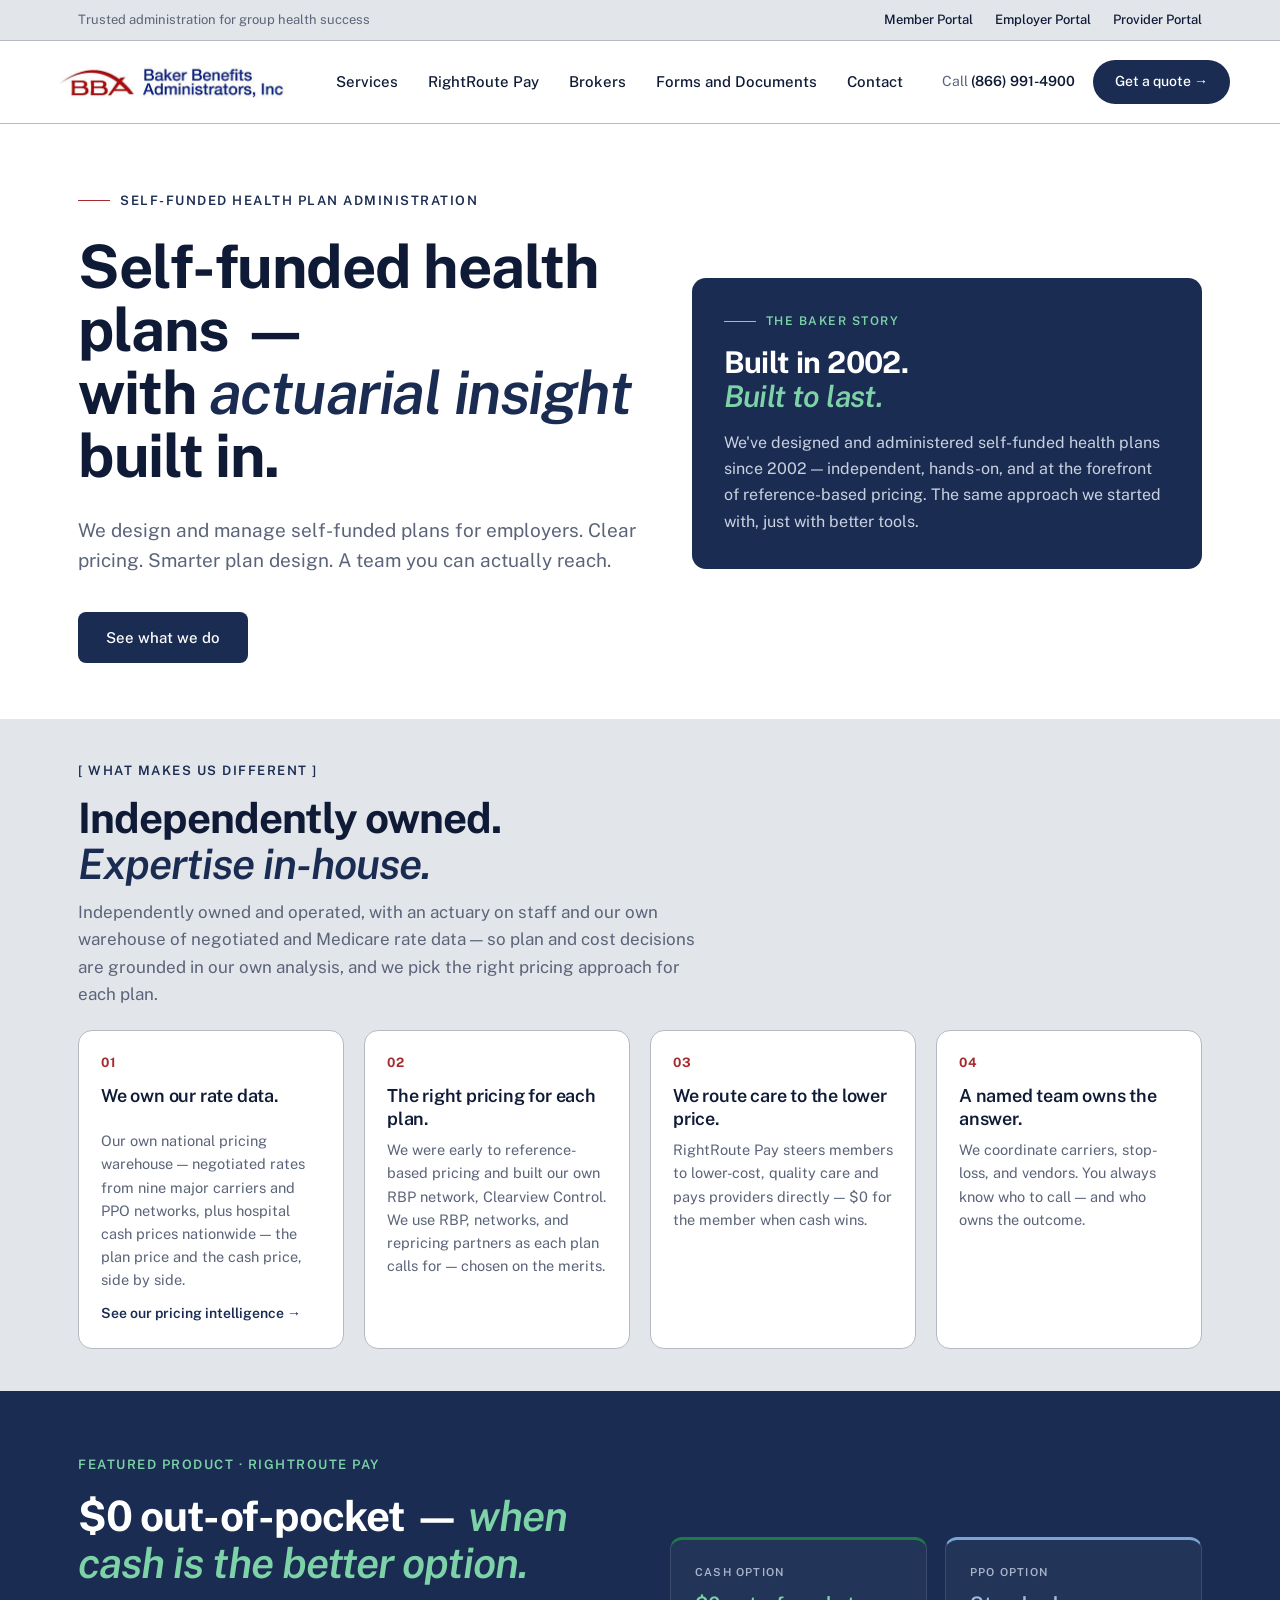
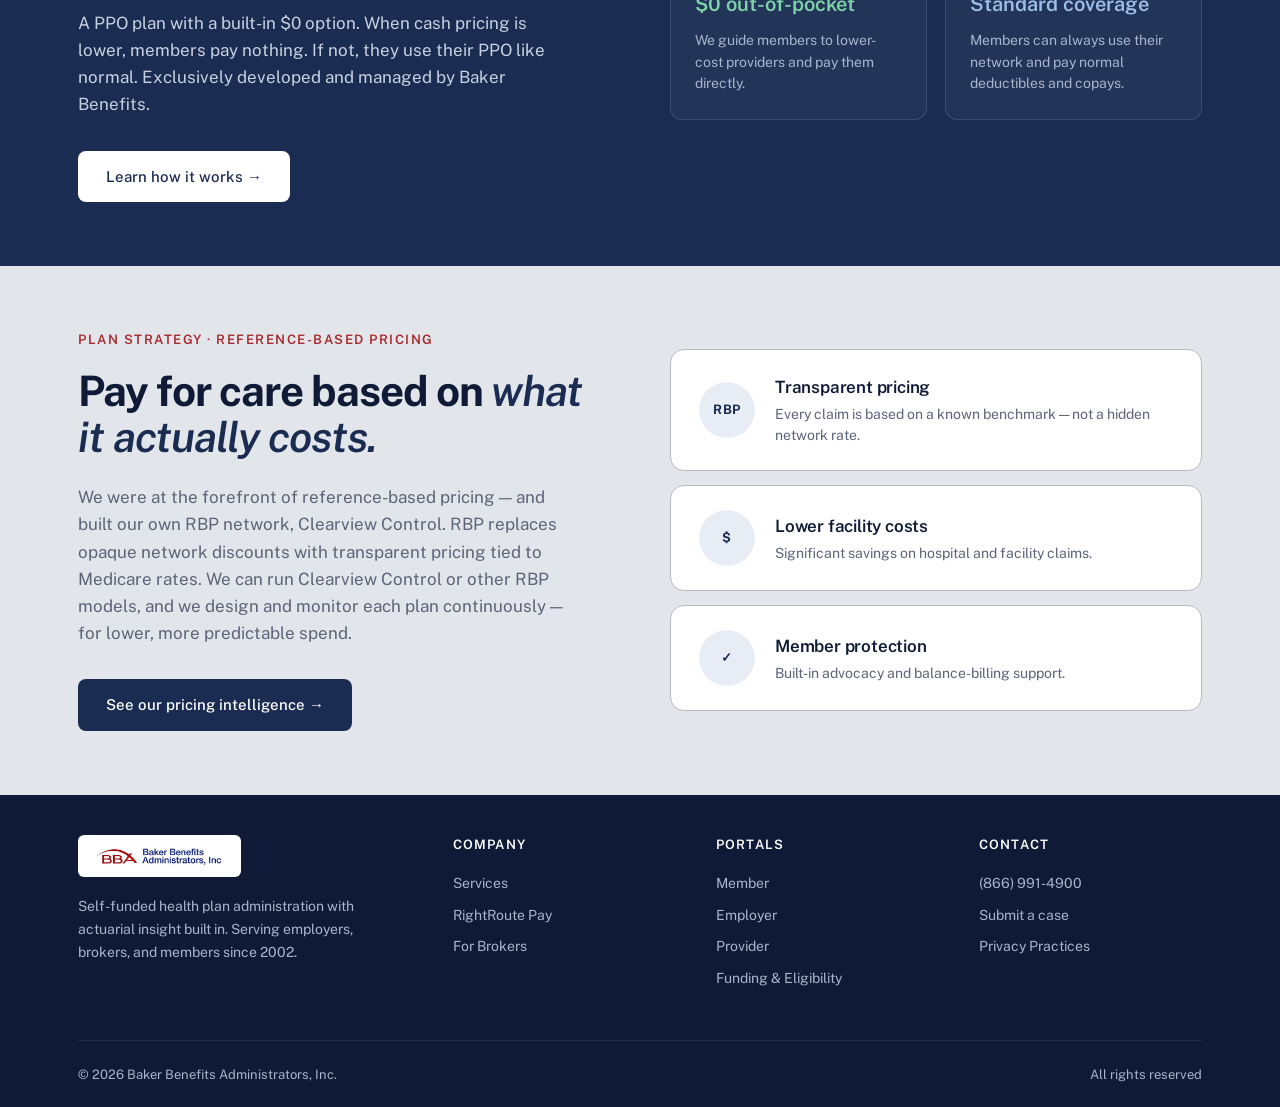
==== commit ab6cb515: "deploy: brokers/home/rightroute edits + header pill -> Nicole (preview; noindex preserved)" ====
--- a/index.html
+++ b/index.html
@@ -1,12 +1,12 @@
 <!DOCTYPE html><html lang="en"> <head><meta charset="UTF-8"><meta name="viewport" content="width=device-width, initial-scale=1"><title>Baker Benefits Administrators</title><meta name="description" content="Self-funded health plan administration with actuarial insight built in."><link rel="canonical" href="https://www.bakerba.com/"><link rel="icon" type="image/svg+xml" href="/favicon.svg"><meta property="og:type" content="website"><meta property="og:site_name" content="Baker Benefits Administrators"><meta property="og:title" content="Baker Benefits Administrators"><meta property="og:description" content="Self-funded health plan administration with actuarial insight built in."><meta property="og:url" content="https://www.bakerba.com/"><meta property="og:image" content="https://www.bakerba.com/bba-logo.jpg"><meta name="twitter:card" content="summary"><meta name="twitter:title" content="Baker Benefits Administrators"><meta name="twitter:description" content="Self-funded health plan administration with actuarial insight built in."><meta name="twitter:image" content="https://www.bakerba.com/bba-logo.jpg"><link rel="preconnect" href="https://fonts.googleapis.com"><link rel="preconnect" href="https://fonts.gstatic.com" crossorigin><link href="https://fonts.googleapis.com/css2?family=Public+Sans:wght@400;500;600;700&display=swap" rel="stylesheet"><style>:root{--navy:#1A2C52;--navy-deep:#0F1B36;--navy-soft:#3B4F7C;--navy-tint:#E8ECF4;--red:#A82A2E;--green:#1F7A4A;--green-deep:#155434;--green-soft:#E8F2EC;--green-light:#7DD2A8;--paper:#FFFFFF;--gray-50:#E2E5EA;--gray-100:#CFD3DA;--line:#B5BAC2;--line-strong:#CDD4DF;--ink:#0F1B36;--ink-soft:#5B6479;--ink-muted:#8593AE;--radius:14px}*{box-sizing:border-box;margin:0;padding:0}html{scroll-behavior:smooth}body{font-family:Public Sans,Helvetica Neue,Arial,sans-serif;background:var(--paper);color:var(--ink);line-height:1.55;-webkit-font-smoothing:antialiased}.container{max-width:1180px;margin:0 auto;padding:0 28px}a{color:inherit;text-decoration:none}img{display:block;max-width:100%}.util{position:sticky;top:0;z-index:51;background:var(--gray-50);color:var(--ink-soft);font-size:13px;padding:10px 0;border-bottom:1px solid var(--line)}.util-row{display:flex;justify-content:space-between;align-items:center;flex-wrap:wrap;gap:8px}.util-portals{display:flex;gap:22px}.util-portals a{color:var(--ink);font-weight:500}.util-portals a:hover{color:var(--navy)}header.site{background:var(--paper);border-bottom:1px solid var(--line);position:sticky;top:41px;z-index:50}.nav{display:flex;align-items:center;justify-content:space-between;padding:18px 0;gap:24px}.brand{display:flex;align-items:center;gap:12px}.brand img{height:46px;width:auto;mix-blend-mode:multiply}nav.primary{display:flex;gap:30px}nav.primary a{font-size:15px;color:var(--ink);font-weight:500;white-space:nowrap;padding:6px 0;border-bottom:2px solid transparent;transition:border-color .2s,color .2s}nav.primary a:hover{color:var(--navy);border-bottom-color:var(--red)}nav.primary a.active{color:var(--navy);border-bottom-color:var(--red)}.header-right{display:flex;align-items:center;gap:18px}.call-us{font-size:14px;color:var(--ink-soft);white-space:nowrap}.call-us strong{color:var(--ink);font-weight:600}.cta-pill{background:var(--navy);color:#fff;padding:11px 22px;border-radius:999px;font-size:14px;font-weight:500;transition:background .2s;white-space:nowrap}.cta-pill:hover{background:var(--navy-deep)}.nav-toggle{display:none;background:none;border:0;cursor:pointer;padding:10px;margin-left:6px}.nav-toggle span{display:block;width:22px;height:2px;background:var(--ink);margin:4px 0;border-radius:2px;transition:.2s}footer{background:var(--navy-deep);color:#a8b5cc;padding:40px 0 22px}.ft-grid{display:grid;grid-template-columns:1.5fr 1fr 1fr 1fr;gap:40px;margin-bottom:40px}.ft-brand{margin-bottom:18px}.ft-brand img{height:42px;background:#fff;padding:8px 12px;border-radius:6px}footer p{font-size:14px;line-height:1.65;max-width:34ch}footer h4{color:#fff;font-size:13px;font-weight:600;text-transform:uppercase;letter-spacing:1.2px;margin-bottom:18px}footer a{display:block;font-size:14px;color:#a8b5cc;margin-bottom:10px;transition:color .2s}footer a:hover{color:#fff}.ft-bot{display:flex;justify-content:space-between;padding-top:24px;border-top:1px solid rgba(255,255,255,.08);font-size:13px}.hero-media img{filter:grayscale(.25) contrast(1.03)}.hero-media:after{content:"";position:absolute;inset:0;background:var(--navy);opacity:.16;pointer-events:none}@media(max-width:900px){.util-portals{display:none}.ft-grid{grid-template-columns:1fr 1fr;gap:30px}.call-us{display:none}.nav-toggle{display:block}header.site{position:relative}nav.primary{display:none;position:absolute;top:100%;left:0;right:0;flex-direction:column;gap:0;background:#fff;border-top:1px solid var(--line);box-shadow:0 12px 24px #0f1b361a;padding:6px 0;z-index:60}header.site.nav-open nav.primary{display:flex}nav.primary a{padding:14px 22px;border-bottom:0!important}nav.primary a.active,nav.primary a:hover{background:var(--paper);border-bottom:0!important}}
 </style>
-<link rel="stylesheet" href="/_astro/index.DX9QTuQ2.css"></head> <body> <!-- ============ UTILITY BAR ============ --> <div class="util"> <div class="container util-row"> <div>Trusted administration for group health success</div> <div class="util-portals"> <a href="https://secure.healthx.com/bakerbenefits.member" target="_blank" rel="noopener noreferrer">Member Portal</a> <a href="https://secure.healthx.com/bakerbenefits.employer" target="_blank" rel="noopener noreferrer">Employer Portal</a> <a href="https://secure.healthx.com/bakerbenefits.provider" target="_blank" rel="noopener noreferrer">Provider Portal</a> </div> </div> </div> <!-- ============ HEADER ============ --> <header class="site"> <div class="container nav"> <a href="/" class="brand"> <img src="/bba-logo.jpg" alt="Baker Benefits Administrators"> </a> <nav class="primary" id="primary-nav"> <a href="/services">Services</a><a href="/rightroute">RightRoute Pay</a><a href="/brokers">Brokers</a><a href="/forms">Forms and Documents</a><a href="/contact">Contact</a> </nav> <div class="header-right"> <span class="call-us">Call <strong>(866) 991-4900</strong></span> <a href="/quote" class="cta-pill">Get a quote →</a> </div> <button class="nav-toggle" aria-label="Open menu" aria-expanded="false" aria-controls="primary-nav"> <span></span><span></span><span></span> </button> </div> </header>   <section class="hero" data-astro-cid-j7pv25f6> <div class="container hero-grid" data-astro-cid-j7pv25f6> <div data-astro-cid-j7pv25f6> <div class="eyebrow" data-astro-cid-j7pv25f6><span class="dash" data-astro-cid-j7pv25f6></span>Self-funded health plan administration</div> <h1 class="headline" data-astro-cid-j7pv25f6>
+<link rel="stylesheet" href="/_astro/index.i9_GLIuP.css"></head> <body> <!-- ============ UTILITY BAR ============ --> <div class="util"> <div class="container util-row"> <div>Trusted administration for group health success</div> <div class="util-portals"> <a href="https://secure.healthx.com/bakerbenefits.member" target="_blank" rel="noopener noreferrer">Member Portal</a> <a href="https://secure.healthx.com/bakerbenefits.employer" target="_blank" rel="noopener noreferrer">Employer Portal</a> <a href="https://secure.healthx.com/bakerbenefits.provider" target="_blank" rel="noopener noreferrer">Provider Portal</a> </div> </div> </div> <!-- ============ HEADER ============ --> <header class="site"> <div class="container nav"> <a href="/" class="brand"> <img src="/bba-logo.jpg" alt="Baker Benefits Administrators"> </a> <nav class="primary" id="primary-nav"> <a href="/services">Services</a><a href="/rightroute">RightRoute Pay</a><a href="/brokers">Brokers</a><a href="/forms">Forms and Documents</a><a href="/contact">Contact</a> </nav> <div class="header-right"> <span class="call-us">Call <strong>(866) 991-4900</strong></span> <a href="/brokers#contact" class="cta-pill">Get a quote →</a> </div> <button class="nav-toggle" aria-label="Open menu" aria-expanded="false" aria-controls="primary-nav"> <span></span><span></span><span></span> </button> </div> </header>   <section class="hero" data-astro-cid-j7pv25f6> <div class="container hero-grid" data-astro-cid-j7pv25f6> <div data-astro-cid-j7pv25f6> <div class="eyebrow" data-astro-cid-j7pv25f6><span class="dash" data-astro-cid-j7pv25f6></span>Self-funded health plan administration</div> <h1 class="headline" data-astro-cid-j7pv25f6>
 Self-funded health plans —<br data-astro-cid-j7pv25f6>
 with <em data-astro-cid-j7pv25f6>actuarial insight</em><br data-astro-cid-j7pv25f6>
 built in.
 </h1> <p class="lede" data-astro-cid-j7pv25f6>
 We design and manage self-funded plans for employers. Clear pricing. Smarter plan design. A team you can actually reach.
-</p> <div class="hero-ctas" data-astro-cid-j7pv25f6> <a href="/contact" class="btn-primary" data-astro-cid-j7pv25f6>Get a quote</a> <a href="/services" class="btn-ghost" data-astro-cid-j7pv25f6>See what we do</a> </div> </div> <aside class="hero-panel" data-astro-cid-j7pv25f6> <div class="hp-eyebrow" data-astro-cid-j7pv25f6><span class="dash" data-astro-cid-j7pv25f6></span>The Baker story</div> <h2 class="hp-title" data-astro-cid-j7pv25f6>Built in 2002.<br data-astro-cid-j7pv25f6><em data-astro-cid-j7pv25f6>Built to last.</em></h2> <p class="hp-text" data-astro-cid-j7pv25f6>We've designed and administered self-funded health plans since 2002 — independent, hands-on, and at the forefront of reference-based pricing. The same approach we started with, just with better tools.</p> </aside> </div> </section>  <section class="engine" data-astro-cid-j7pv25f6> <div class="container" data-astro-cid-j7pv25f6> <div class="sec-head" data-astro-cid-j7pv25f6> <div class="label" data-astro-cid-j7pv25f6>[ What makes us different ]</div> <h2 data-astro-cid-j7pv25f6>Independently owned.<br data-astro-cid-j7pv25f6><em data-astro-cid-j7pv25f6>Expertise in-house.</em></h2> <p class="sec-lede" data-astro-cid-j7pv25f6>Baker Benefits Administrators is independently owned and operated, with an actuary on staff and our own warehouse of negotiated and Medicare rate data. Plan and cost decisions are grounded in our own analysis — and we pick the right pricing approach for each plan rather than being locked into one.</p> </div> <div class="engine-grid" data-astro-cid-j7pv25f6> <div class="engine-card" data-astro-cid-j7pv25f6> <div class="enum" data-astro-cid-j7pv25f6>01</div> <h3 data-astro-cid-j7pv25f6>We own our rate data.</h3> <p data-astro-cid-j7pv25f6>Our own national pricing warehouse — negotiated rates from nine major carriers and PPO networks, plus hospital cash prices nationwide — the plan price and the cash price, side by side.</p> <a href="/pricing" class="card-link" data-astro-cid-j7pv25f6>See our pricing intelligence →</a> </div> <div class="engine-card" data-astro-cid-j7pv25f6> <div class="enum" data-astro-cid-j7pv25f6>02</div> <h3 data-astro-cid-j7pv25f6>The right pricing for each plan.</h3> <p data-astro-cid-j7pv25f6>We were early to reference-based pricing and built our own RBP network, Clearview Control. We use RBP, networks, and repricing partners as each plan calls for — chosen on the merits.</p> </div> <div class="engine-card" data-astro-cid-j7pv25f6> <div class="enum" data-astro-cid-j7pv25f6>03</div> <h3 data-astro-cid-j7pv25f6>We route care to the lower price.</h3> <p data-astro-cid-j7pv25f6>RightRoute Pay steers members to lower-cost, quality care and pays providers directly — $0 for the member when cash wins.</p> </div> <div class="engine-card" data-astro-cid-j7pv25f6> <div class="enum" data-astro-cid-j7pv25f6>04</div> <h3 data-astro-cid-j7pv25f6>A named team owns the answer.</h3> <p data-astro-cid-j7pv25f6>We coordinate carriers, stop-loss, and vendors. You always know who to call — and who owns the outcome.</p> </div> </div> </div> </section>  <section class="rrp" id="rightroute" data-astro-cid-j7pv25f6> <div class="container rrp-grid" data-astro-cid-j7pv25f6> <div data-astro-cid-j7pv25f6> <div class="label" data-astro-cid-j7pv25f6>Featured product · RightRoute Pay</div> <h2 data-astro-cid-j7pv25f6>$0 out-of-pocket — <em data-astro-cid-j7pv25f6>when cash is the better option.</em></h2> <p class="desc" data-astro-cid-j7pv25f6>A PPO plan with a built-in $0 option. When cash pricing is lower, members pay nothing. If not, they use their PPO like normal. Exclusively developed and managed by Baker Benefits.</p> <a href="/rightroute" class="rrp-btn" data-astro-cid-j7pv25f6>Learn how it works →</a> </div> <div class="rrp-cards" data-astro-cid-j7pv25f6> <div class="rrp-card cash" data-astro-cid-j7pv25f6> <div class="tag" data-astro-cid-j7pv25f6>Cash option</div> <h4 data-astro-cid-j7pv25f6>$0 out-of-pocket</h4> <p data-astro-cid-j7pv25f6>We guide members to lower-cost providers and pay them directly.</p> </div> <div class="rrp-card ppo" data-astro-cid-j7pv25f6> <div class="tag" data-astro-cid-j7pv25f6>PPO option</div> <h4 data-astro-cid-j7pv25f6>Standard coverage</h4> <p data-astro-cid-j7pv25f6>Members can always use their network and pay normal deductibles and copays.</p> </div> </div> </div> </section>  <section class="rbp" id="rbp" data-astro-cid-j7pv25f6> <div class="container rbp-grid" data-astro-cid-j7pv25f6> <div data-astro-cid-j7pv25f6> <div class="label" data-astro-cid-j7pv25f6>Plan strategy · Reference-Based Pricing</div> <h2 data-astro-cid-j7pv25f6>Pay for care based on <em data-astro-cid-j7pv25f6>what it actually costs.</em></h2> <p class="desc" data-astro-cid-j7pv25f6>We were at the forefront of reference-based pricing — and built our own RBP network, Clearview Control. RBP replaces opaque network discounts with transparent pricing tied to Medicare rates. We can run Clearview Control or other RBP models, and we design and monitor each plan continuously — for lower, more predictable spend.</p> <a href="/pricing" class="rbp-btn" data-astro-cid-j7pv25f6>See our pricing intelligence →</a> </div> <div class="rbp-stats" data-astro-cid-j7pv25f6> <div class="rbp-stat" data-astro-cid-j7pv25f6> <div class="icon" data-astro-cid-j7pv25f6>RBP</div> <div data-astro-cid-j7pv25f6> <h4 data-astro-cid-j7pv25f6>Transparent pricing</h4> <p data-astro-cid-j7pv25f6>Every claim is based on a known benchmark — not a hidden network rate.</p> </div> </div> <div class="rbp-stat" data-astro-cid-j7pv25f6> <div class="icon" data-astro-cid-j7pv25f6>$</div> <div data-astro-cid-j7pv25f6> <h4 data-astro-cid-j7pv25f6>Lower facility costs</h4> <p data-astro-cid-j7pv25f6>Significant savings on hospital and facility claims.</p> </div> </div> <div class="rbp-stat" data-astro-cid-j7pv25f6> <div class="icon" data-astro-cid-j7pv25f6>✓</div> <div data-astro-cid-j7pv25f6> <h4 data-astro-cid-j7pv25f6>Member protection</h4> <p data-astro-cid-j7pv25f6>Built-in advocacy and balance-billing support.</p> </div> </div> </div> </div> </section>  <!-- ============ FOOTER ============ --> <footer> <div class="container"> <div class="ft-grid"> <div> <div class="ft-brand"> <img src="/bba-logo.jpg" alt="BBA"> </div> <p>Self-funded health plan administration with actuarial insight built in. Serving employers, brokers, and members since 2002.</p> </div> <div> <h4>Company</h4> <a href="/services">Services</a><a href="/rightroute">RightRoute Pay</a><a href="/brokers">For Brokers</a> </div><div> <h4>Portals</h4> <a href="https://secure.healthx.com/bakerbenefits.member" target="_blank" rel="noopener noreferrer">Member</a><a href="https://secure.healthx.com/bakerbenefits.employer" target="_blank" rel="noopener noreferrer">Employer</a><a href="https://secure.healthx.com/bakerbenefits.provider" target="_blank" rel="noopener noreferrer">Provider</a><a href="https://grouphealth.pristx.com/lin/faces/LinLogin.jsp?themeProfile=bakerba" target="_blank" rel="noopener noreferrer">Funding &amp; Eligibility</a> </div><div> <h4>Contact</h4> <a href="tel:8669914900">(866) 991-4900</a><a href="/brokers">Submit a case</a><a href="/privacy">Privacy Practices</a> </div> </div> <div class="ft-bot"> <div>© 2026 Baker Benefits Administrators, Inc.</div> <div>All rights reserved</div> </div> </div> </footer> <script>
+</p> <div class="hero-ctas" data-astro-cid-j7pv25f6> <a href="/services" class="btn-primary" data-astro-cid-j7pv25f6>See what we do</a> </div> </div> <aside class="hero-panel" data-astro-cid-j7pv25f6> <div class="hp-eyebrow" data-astro-cid-j7pv25f6><span class="dash" data-astro-cid-j7pv25f6></span>The Baker story</div> <h2 class="hp-title" data-astro-cid-j7pv25f6>Built in 2002.<br data-astro-cid-j7pv25f6><em data-astro-cid-j7pv25f6>Built to last.</em></h2> <p class="hp-text" data-astro-cid-j7pv25f6>We've designed and administered self-funded health plans since 2002 — independent, hands-on, and at the forefront of reference-based pricing. The same approach we started with, just with better tools.</p> </aside> </div> </section>  <section class="engine" data-astro-cid-j7pv25f6> <div class="container" data-astro-cid-j7pv25f6> <div class="sec-head" data-astro-cid-j7pv25f6> <div class="label" data-astro-cid-j7pv25f6>[ What makes us different ]</div> <h2 data-astro-cid-j7pv25f6>Independently owned.<br data-astro-cid-j7pv25f6><em data-astro-cid-j7pv25f6>Expertise in-house.</em></h2> <p class="sec-lede" data-astro-cid-j7pv25f6>Independently owned and operated, with an actuary on staff and our own warehouse of negotiated and Medicare rate data — so plan and cost decisions are grounded in our own analysis, and we pick the right pricing approach for each plan.</p> </div> <div class="engine-grid" data-astro-cid-j7pv25f6> <div class="engine-card" data-astro-cid-j7pv25f6> <div class="enum" data-astro-cid-j7pv25f6>01</div> <h3 data-astro-cid-j7pv25f6>We own our rate data.</h3> <p data-astro-cid-j7pv25f6>Our own national pricing warehouse — negotiated rates from nine major carriers and PPO networks, plus hospital cash prices nationwide — the plan price and the cash price, side by side.</p> <a href="/pricing" class="card-link" data-astro-cid-j7pv25f6>See our pricing intelligence →</a> </div> <div class="engine-card" data-astro-cid-j7pv25f6> <div class="enum" data-astro-cid-j7pv25f6>02</div> <h3 data-astro-cid-j7pv25f6>The right pricing for each plan.</h3> <p data-astro-cid-j7pv25f6>We were early to reference-based pricing and built our own RBP network, Clearview Control. We use RBP, networks, and repricing partners as each plan calls for — chosen on the merits.</p> </div> <div class="engine-card" data-astro-cid-j7pv25f6> <div class="enum" data-astro-cid-j7pv25f6>03</div> <h3 data-astro-cid-j7pv25f6>We route care to the lower price.</h3> <p data-astro-cid-j7pv25f6>RightRoute Pay steers members to lower-cost, quality care and pays providers directly — $0 for the member when cash wins.</p> </div> <div class="engine-card" data-astro-cid-j7pv25f6> <div class="enum" data-astro-cid-j7pv25f6>04</div> <h3 data-astro-cid-j7pv25f6>A named team owns the answer.</h3> <p data-astro-cid-j7pv25f6>We coordinate carriers, stop-loss, and vendors. You always know who to call — and who owns the outcome.</p> </div> </div> </div> </section>  <section class="rrp" id="rightroute" data-astro-cid-j7pv25f6> <div class="container rrp-grid" data-astro-cid-j7pv25f6> <div data-astro-cid-j7pv25f6> <div class="label" data-astro-cid-j7pv25f6>Featured product · RightRoute Pay</div> <h2 data-astro-cid-j7pv25f6>$0 out-of-pocket — <em data-astro-cid-j7pv25f6>when cash is the better option.</em></h2> <p class="desc" data-astro-cid-j7pv25f6>A PPO plan with a built-in $0 option. When cash pricing is lower, members pay nothing. If not, they use their PPO like normal. Exclusively developed and managed by Baker Benefits.</p> <a href="/rightroute" class="rrp-btn" data-astro-cid-j7pv25f6>Learn how it works →</a> </div> <div class="rrp-cards" data-astro-cid-j7pv25f6> <div class="rrp-card cash" data-astro-cid-j7pv25f6> <div class="tag" data-astro-cid-j7pv25f6>Cash option</div> <h4 data-astro-cid-j7pv25f6>$0 out-of-pocket</h4> <p data-astro-cid-j7pv25f6>We guide members to lower-cost providers and pay them directly.</p> </div> <div class="rrp-card ppo" data-astro-cid-j7pv25f6> <div class="tag" data-astro-cid-j7pv25f6>PPO option</div> <h4 data-astro-cid-j7pv25f6>Standard coverage</h4> <p data-astro-cid-j7pv25f6>Members can always use their network and pay normal deductibles and copays.</p> </div> </div> </div> </section>  <section class="rbp" id="rbp" data-astro-cid-j7pv25f6> <div class="container rbp-grid" data-astro-cid-j7pv25f6> <div data-astro-cid-j7pv25f6> <div class="label" data-astro-cid-j7pv25f6>Plan strategy · Reference-Based Pricing</div> <h2 data-astro-cid-j7pv25f6>Pay for care based on <em data-astro-cid-j7pv25f6>what it actually costs.</em></h2> <p class="desc" data-astro-cid-j7pv25f6>We were at the forefront of reference-based pricing — and built our own RBP network, Clearview Control. RBP replaces opaque network discounts with transparent pricing tied to Medicare rates. We can run Clearview Control or other RBP models, and we design and monitor each plan continuously — for lower, more predictable spend.</p> <a href="/pricing" class="rbp-btn" data-astro-cid-j7pv25f6>See our pricing intelligence →</a> </div> <div class="rbp-stats" data-astro-cid-j7pv25f6> <div class="rbp-stat" data-astro-cid-j7pv25f6> <div class="icon" data-astro-cid-j7pv25f6>RBP</div> <div data-astro-cid-j7pv25f6> <h4 data-astro-cid-j7pv25f6>Transparent pricing</h4> <p data-astro-cid-j7pv25f6>Every claim is based on a known benchmark — not a hidden network rate.</p> </div> </div> <div class="rbp-stat" data-astro-cid-j7pv25f6> <div class="icon" data-astro-cid-j7pv25f6>$</div> <div data-astro-cid-j7pv25f6> <h4 data-astro-cid-j7pv25f6>Lower facility costs</h4> <p data-astro-cid-j7pv25f6>Significant savings on hospital and facility claims.</p> </div> </div> <div class="rbp-stat" data-astro-cid-j7pv25f6> <div class="icon" data-astro-cid-j7pv25f6>✓</div> <div data-astro-cid-j7pv25f6> <h4 data-astro-cid-j7pv25f6>Member protection</h4> <p data-astro-cid-j7pv25f6>Built-in advocacy and balance-billing support.</p> </div> </div> </div> </div> </section>  <!-- ============ FOOTER ============ --> <footer> <div class="container"> <div class="ft-grid"> <div> <div class="ft-brand"> <img src="/bba-logo.jpg" alt="BBA"> </div> <p>Self-funded health plan administration with actuarial insight built in. Serving employers, brokers, and members since 2002.</p> </div> <div> <h4>Company</h4> <a href="/services">Services</a><a href="/rightroute">RightRoute Pay</a><a href="/brokers">For Brokers</a> </div><div> <h4>Portals</h4> <a href="https://secure.healthx.com/bakerbenefits.member" target="_blank" rel="noopener noreferrer">Member</a><a href="https://secure.healthx.com/bakerbenefits.employer" target="_blank" rel="noopener noreferrer">Employer</a><a href="https://secure.healthx.com/bakerbenefits.provider" target="_blank" rel="noopener noreferrer">Provider</a><a href="https://grouphealth.pristx.com/lin/faces/LinLogin.jsp?themeProfile=bakerba" target="_blank" rel="noopener noreferrer">Funding &amp; Eligibility</a> </div><div> <h4>Contact</h4> <a href="tel:8669914900">(866) 991-4900</a><a href="/brokers">Submit a case</a><a href="/privacy">Privacy Practices</a> </div> </div> <div class="ft-bot"> <div>© 2026 Baker Benefits Administrators, Inc.</div> <div>All rights reserved</div> </div> </div> </footer> <script>
   (function () {
     var btn = document.querySelector('.nav-toggle');
     var hdr = document.querySelector('header.site');
--- a/_astro/index.i9_GLIuP.css
+++ b/_astro/index.i9_GLIuP.css
@@ -0,0 +1 @@
+.hero[data-astro-cid-j7pv25f6]{position:relative;padding:60px 0 56px;background:var(--paper);overflow:hidden}.hero-grid[data-astro-cid-j7pv25f6]{display:grid;grid-template-columns:1.1fr 1fr;gap:52px;align-items:center;position:relative;z-index:1}.eyebrow[data-astro-cid-j7pv25f6]{display:inline-flex;align-items:center;gap:10px;font-size:13px;letter-spacing:1.5px;text-transform:uppercase;color:var(--navy);font-weight:600;margin-bottom:24px}.eyebrow[data-astro-cid-j7pv25f6] .dash[data-astro-cid-j7pv25f6]{width:32px;height:1px;background:var(--red)}h1[data-astro-cid-j7pv25f6].headline{font-size:60px;line-height:1.05;font-weight:700;color:var(--ink);letter-spacing:-1.5px;margin-bottom:28px}h1[data-astro-cid-j7pv25f6].headline em[data-astro-cid-j7pv25f6]{font-style:italic;color:var(--navy);font-weight:600}.lede[data-astro-cid-j7pv25f6]{font-size:19px;color:var(--ink-soft);max-width:54ch;margin-bottom:36px;line-height:1.6}.hero-ctas[data-astro-cid-j7pv25f6]{display:flex;gap:14px;flex-wrap:wrap}.btn-primary[data-astro-cid-j7pv25f6]{background:var(--navy);color:#fff;padding:14px 28px;border-radius:8px;font-size:15px;font-weight:500;transition:background .2s}.btn-primary[data-astro-cid-j7pv25f6]:hover{background:var(--navy-deep)}.btn-ghost[data-astro-cid-j7pv25f6]{background:transparent;color:var(--navy);padding:14px 28px;border-radius:8px;font-size:15px;font-weight:500;border:1px solid var(--navy);transition:background .2s}.btn-ghost[data-astro-cid-j7pv25f6]:hover{background:var(--navy);color:#fff}.hero-media[data-astro-cid-j7pv25f6]{position:relative;border-radius:var(--radius);overflow:hidden;aspect-ratio:5/6;background:var(--gray-100)}.hero-media[data-astro-cid-j7pv25f6] img[data-astro-cid-j7pv25f6]{width:100%;height:100%;object-fit:cover}.hero-badge[data-astro-cid-j7pv25f6]{position:absolute;bottom:24px;left:24px;right:24px;background:var(--paper);border-radius:10px;padding:18px 22px;box-shadow:0 12px 32px #0f1b362e}.hero-badge[data-astro-cid-j7pv25f6] .label[data-astro-cid-j7pv25f6]{font-size:11px;letter-spacing:1.5px;text-transform:uppercase;color:var(--red);font-weight:600;margin-bottom:6px}.hero-badge[data-astro-cid-j7pv25f6] h4[data-astro-cid-j7pv25f6]{font-size:16px;font-weight:600;color:var(--ink);line-height:1.35}.hero-panel[data-astro-cid-j7pv25f6]{background:var(--navy);color:#fff;border-radius:var(--radius);padding:34px 32px;display:flex;flex-direction:column;justify-content:center}.hp-eyebrow[data-astro-cid-j7pv25f6]{display:inline-flex;align-items:center;gap:10px;font-size:12px;letter-spacing:1.5px;text-transform:uppercase;color:var(--green-light);font-weight:600;margin-bottom:16px}.hp-eyebrow[data-astro-cid-j7pv25f6] .dash[data-astro-cid-j7pv25f6]{width:32px;height:1px;background:var(--green-light)}.hp-lead[data-astro-cid-j7pv25f6]{font-size:21px;font-weight:600;line-height:1.3;color:#fff;margin-bottom:26px;letter-spacing:-.3px}.hp-title[data-astro-cid-j7pv25f6]{font-size:30px;font-weight:700;color:#fff;line-height:1.12;letter-spacing:-.6px;margin-bottom:16px}.hp-title[data-astro-cid-j7pv25f6] em[data-astro-cid-j7pv25f6]{font-style:italic;color:var(--green-light);font-weight:600}.hp-text[data-astro-cid-j7pv25f6]{font-size:16px;color:#c9d1e0;line-height:1.65}.hp-stats[data-astro-cid-j7pv25f6]{display:flex;flex-direction:column}.hp-stat[data-astro-cid-j7pv25f6]{display:flex;align-items:baseline;gap:18px;padding:16px 0;border-top:1px solid rgba(255,255,255,.12)}.hp-stat[data-astro-cid-j7pv25f6]:first-child{border-top:0;padding-top:0}.hp-stat[data-astro-cid-j7pv25f6] .n[data-astro-cid-j7pv25f6]{font-size:34px;font-weight:700;color:#fff;letter-spacing:-1px;line-height:1;min-width:62px}.hp-stat[data-astro-cid-j7pv25f6] .l[data-astro-cid-j7pv25f6]{font-size:13.5px;color:#c9d1e0;line-height:1.45}.trust-strip[data-astro-cid-j7pv25f6]{background:var(--gray-50);border-top:1px solid var(--line);border-bottom:1px solid var(--line);padding:30px 0}.trust-row[data-astro-cid-j7pv25f6]{display:grid;grid-template-columns:repeat(3,1fr);gap:32px;align-items:center}.trust-item[data-astro-cid-j7pv25f6]{display:flex;align-items:center;gap:14px;border-right:1px solid var(--line);padding-right:32px}.trust-item[data-astro-cid-j7pv25f6]:last-child{border-right:none}.trust-num[data-astro-cid-j7pv25f6]{font-size:32px;font-weight:700;color:var(--navy);letter-spacing:-1px;line-height:1}.trust-label[data-astro-cid-j7pv25f6]{font-size:13px;color:var(--ink-soft);line-height:1.4}.home-story[data-astro-cid-j7pv25f6]{background:var(--gray-50);padding:56px 0;border-top:1px solid var(--line);border-bottom:1px solid var(--line)}.story-wrap[data-astro-cid-j7pv25f6]{max-width:820px;margin:0 auto;padding:0 28px;text-align:center}.home-story[data-astro-cid-j7pv25f6] .story-label[data-astro-cid-j7pv25f6]{font-size:13px;letter-spacing:1.5px;text-transform:uppercase;color:var(--navy);font-weight:600;margin-bottom:14px}.home-story[data-astro-cid-j7pv25f6] h2[data-astro-cid-j7pv25f6]{font-size:38px;font-weight:700;color:var(--ink);letter-spacing:-1px;line-height:1.1;margin-bottom:22px}.home-story[data-astro-cid-j7pv25f6] h2[data-astro-cid-j7pv25f6] em[data-astro-cid-j7pv25f6]{font-style:italic;color:var(--navy);font-weight:600}.home-story[data-astro-cid-j7pv25f6] p[data-astro-cid-j7pv25f6]{font-size:18px;color:var(--ink);line-height:1.7;margin-bottom:18px;text-align:left}.home-story[data-astro-cid-j7pv25f6] p[data-astro-cid-j7pv25f6]:last-child{margin-bottom:0}.pillars[data-astro-cid-j7pv25f6]{background:var(--paper);padding:56px 0}.pillar-grid[data-astro-cid-j7pv25f6]{display:grid;grid-template-columns:repeat(3,1fr);gap:48px}.pillar[data-astro-cid-j7pv25f6]{position:relative;padding-top:24px;border-top:1px solid var(--line)}.pillar[data-astro-cid-j7pv25f6] .num[data-astro-cid-j7pv25f6]{font-size:14px;font-weight:600;color:var(--red);letter-spacing:1px;margin-bottom:14px}.pillar[data-astro-cid-j7pv25f6] h3[data-astro-cid-j7pv25f6]{font-size:22px;font-weight:600;color:var(--ink);margin-bottom:12px;letter-spacing:-.3px;min-height:2.6em;line-height:1.25}.pillar[data-astro-cid-j7pv25f6] p[data-astro-cid-j7pv25f6]{font-size:15.5px;color:var(--ink-soft);line-height:1.65}.engine[data-astro-cid-j7pv25f6]{background:var(--gray-50);padding:42px 0}.sec-lede[data-astro-cid-j7pv25f6]{font-size:17px;color:var(--ink-soft);line-height:1.6;margin-top:12px;max-width:62ch}.engine-grid[data-astro-cid-j7pv25f6]{display:grid;grid-template-columns:repeat(auto-fit,minmax(220px,1fr));gap:20px}.engine-card[data-astro-cid-j7pv25f6]{background:var(--paper);border:1px solid var(--line);border-radius:var(--radius);padding:22px;transition:border-color .25s,box-shadow .25s,transform .2s}.engine-card[data-astro-cid-j7pv25f6]:hover{border-color:var(--navy-soft);box-shadow:0 8px 24px #0f1b360f;transform:translateY(-2px)}.engine-card[data-astro-cid-j7pv25f6] .enum[data-astro-cid-j7pv25f6]{font-size:13px;font-weight:700;color:var(--red);letter-spacing:1px;margin-bottom:12px}.engine-card[data-astro-cid-j7pv25f6] h3[data-astro-cid-j7pv25f6]{font-size:18px;font-weight:600;color:var(--ink);margin-bottom:8px;letter-spacing:-.2px;line-height:1.25;min-height:2em}.engine-card[data-astro-cid-j7pv25f6] p[data-astro-cid-j7pv25f6]{font-size:14.5px;color:var(--ink-soft);line-height:1.6}.engine-card[data-astro-cid-j7pv25f6] .card-link[data-astro-cid-j7pv25f6]{display:inline-block;margin-top:12px;font-size:14px;font-weight:600;color:var(--navy)}.engine-card[data-astro-cid-j7pv25f6] .card-link[data-astro-cid-j7pv25f6]:hover{color:var(--red)}.sec-head[data-astro-cid-j7pv25f6]{margin-bottom:22px;max-width:680px}.sec-head[data-astro-cid-j7pv25f6] .label[data-astro-cid-j7pv25f6]{font-size:13px;letter-spacing:1.5px;text-transform:uppercase;color:var(--navy);font-weight:600;margin-bottom:14px}.sec-head[data-astro-cid-j7pv25f6] h2[data-astro-cid-j7pv25f6]{font-size:42px;font-weight:700;color:var(--ink);letter-spacing:-1px;line-height:1.1}.sec-head[data-astro-cid-j7pv25f6] h2[data-astro-cid-j7pv25f6] em[data-astro-cid-j7pv25f6]{font-style:italic;color:var(--navy);font-weight:600}.rrp[data-astro-cid-j7pv25f6]{background:var(--navy);color:#fff;padding:64px 0;position:relative;overflow:hidden}.rrp-grid[data-astro-cid-j7pv25f6]{display:grid;grid-template-columns:1fr 1fr;gap:60px;align-items:center;position:relative;z-index:1}.rrp[data-astro-cid-j7pv25f6] .label[data-astro-cid-j7pv25f6]{font-size:13px;letter-spacing:1.5px;text-transform:uppercase;color:#7dd2a8;font-weight:600;margin-bottom:18px}.rrp[data-astro-cid-j7pv25f6] h2[data-astro-cid-j7pv25f6]{font-size:42px;font-weight:700;line-height:1.1;letter-spacing:-1px;margin-bottom:24px}.rrp[data-astro-cid-j7pv25f6] h2[data-astro-cid-j7pv25f6] em[data-astro-cid-j7pv25f6]{font-style:italic;color:#7dd2a8;font-weight:600}.rrp[data-astro-cid-j7pv25f6] p[data-astro-cid-j7pv25f6].desc{font-size:17px;color:#c9d1e0;line-height:1.6;margin-bottom:32px;max-width:50ch}.rrp-btn[data-astro-cid-j7pv25f6]{display:inline-flex;align-items:center;gap:10px;background:#fff;color:var(--navy);padding:14px 28px;border-radius:8px;font-size:15px;font-weight:500;transition:transform .2s}.rrp-btn[data-astro-cid-j7pv25f6]:hover{transform:translate(3px)}.rrp-cards[data-astro-cid-j7pv25f6]{display:grid;grid-template-columns:1fr 1fr;gap:18px}.rrp-card[data-astro-cid-j7pv25f6]{background:#ffffff0a;border:1px solid rgba(255,255,255,.12);border-radius:12px;padding:24px;position:relative}.rrp-card[data-astro-cid-j7pv25f6].cash{border-top:3px solid var(--green)}.rrp-card[data-astro-cid-j7pv25f6].ppo{border-top:3px solid #7AA3D8}.rrp-card[data-astro-cid-j7pv25f6] .tag[data-astro-cid-j7pv25f6]{font-size:11px;letter-spacing:1.2px;text-transform:uppercase;color:#a8b5cc;font-weight:600;margin-bottom:8px}.rrp-card[data-astro-cid-j7pv25f6] h4[data-astro-cid-j7pv25f6]{font-size:20px;font-weight:600;margin-bottom:10px}.rrp-card[data-astro-cid-j7pv25f6].cash h4[data-astro-cid-j7pv25f6]{color:#7dd2a8}.rrp-card[data-astro-cid-j7pv25f6].ppo h4[data-astro-cid-j7pv25f6]{color:#9dbee8}.rrp-card[data-astro-cid-j7pv25f6] p[data-astro-cid-j7pv25f6]{font-size:14px;color:#a8b5cc;line-height:1.55}.rbp[data-astro-cid-j7pv25f6]{padding:64px 0;background:var(--gray-50)}.rbp-grid[data-astro-cid-j7pv25f6]{display:grid;grid-template-columns:1fr 1fr;gap:60px;align-items:center}.rbp[data-astro-cid-j7pv25f6] .label[data-astro-cid-j7pv25f6]{font-size:13px;letter-spacing:1.5px;text-transform:uppercase;color:var(--red);font-weight:600;margin-bottom:18px}.rbp[data-astro-cid-j7pv25f6] h2[data-astro-cid-j7pv25f6]{font-size:42px;font-weight:700;line-height:1.1;letter-spacing:-1px;margin-bottom:24px;color:var(--ink)}.rbp[data-astro-cid-j7pv25f6] h2[data-astro-cid-j7pv25f6] em[data-astro-cid-j7pv25f6]{font-style:italic;color:var(--navy);font-weight:600}.rbp[data-astro-cid-j7pv25f6] p[data-astro-cid-j7pv25f6].desc{font-size:17px;color:var(--ink-soft);line-height:1.6;margin-bottom:32px;max-width:50ch}.rbp-btn[data-astro-cid-j7pv25f6]{display:inline-flex;align-items:center;gap:10px;background:var(--navy);color:#fff;padding:14px 28px;border-radius:8px;font-size:15px;font-weight:500;transition:transform .2s,background .2s}.rbp-btn[data-astro-cid-j7pv25f6]:hover{transform:translate(3px);background:var(--navy-deep)}.rbp-stats[data-astro-cid-j7pv25f6]{display:flex;flex-direction:column;gap:14px}.rbp-stat[data-astro-cid-j7pv25f6]{background:var(--paper);border:1px solid var(--line);border-radius:var(--radius);padding:24px 28px;display:grid;grid-template-columns:56px 1fr;gap:20px;align-items:center;transition:border-color .25s,box-shadow .25s}.rbp-stat[data-astro-cid-j7pv25f6]:hover{border-color:var(--navy-soft);box-shadow:0 6px 20px #0f1b360d}.rbp-stat[data-astro-cid-j7pv25f6] .icon[data-astro-cid-j7pv25f6]{width:56px;height:56px;border-radius:50%;background:var(--navy-tint);display:flex;align-items:center;justify-content:center;font-size:13px;font-weight:700;color:var(--navy);letter-spacing:.5px}.rbp-stat[data-astro-cid-j7pv25f6] h4[data-astro-cid-j7pv25f6]{font-size:17px;font-weight:600;color:var(--ink);margin-bottom:4px;letter-spacing:-.2px}.rbp-stat[data-astro-cid-j7pv25f6] p[data-astro-cid-j7pv25f6]{font-size:14px;color:var(--ink-soft);line-height:1.5}.carriers[data-astro-cid-j7pv25f6]{padding:48px 0;background:var(--paper);border-top:1px solid var(--line);border-bottom:1px solid var(--line)}.carriers[data-astro-cid-j7pv25f6] .label[data-astro-cid-j7pv25f6]{text-align:center;font-size:13px;letter-spacing:1.5px;text-transform:uppercase;color:var(--ink-soft);font-weight:600;margin-bottom:30px}.carrier-grid[data-astro-cid-j7pv25f6]{display:grid;grid-template-columns:repeat(6,1fr);gap:24px;align-items:center}.carrier-slot[data-astro-cid-j7pv25f6]{border:1px solid var(--line);border-radius:8px;height:64px;display:flex;align-items:center;justify-content:center;font-size:12px;color:var(--ink-muted);font-weight:500;letter-spacing:.5px}@media(max-width:900px){.hero-grid[data-astro-cid-j7pv25f6],.rrp-grid[data-astro-cid-j7pv25f6],.rbp-grid[data-astro-cid-j7pv25f6]{grid-template-columns:1fr;gap:40px}.pillar-grid[data-astro-cid-j7pv25f6]{grid-template-columns:1fr;gap:24px}.trust-row[data-astro-cid-j7pv25f6]{grid-template-columns:repeat(2,1fr);gap:24px}.trust-item[data-astro-cid-j7pv25f6]{border-right:none;padding-right:0}.carrier-grid[data-astro-cid-j7pv25f6]{grid-template-columns:repeat(3,1fr)}h1[data-astro-cid-j7pv25f6].headline{font-size:42px}.sec-head[data-astro-cid-j7pv25f6] h2[data-astro-cid-j7pv25f6],.rrp[data-astro-cid-j7pv25f6] h2[data-astro-cid-j7pv25f6],.rbp[data-astro-cid-j7pv25f6] h2[data-astro-cid-j7pv25f6],.home-story[data-astro-cid-j7pv25f6] h2[data-astro-cid-j7pv25f6]{font-size:30px}}
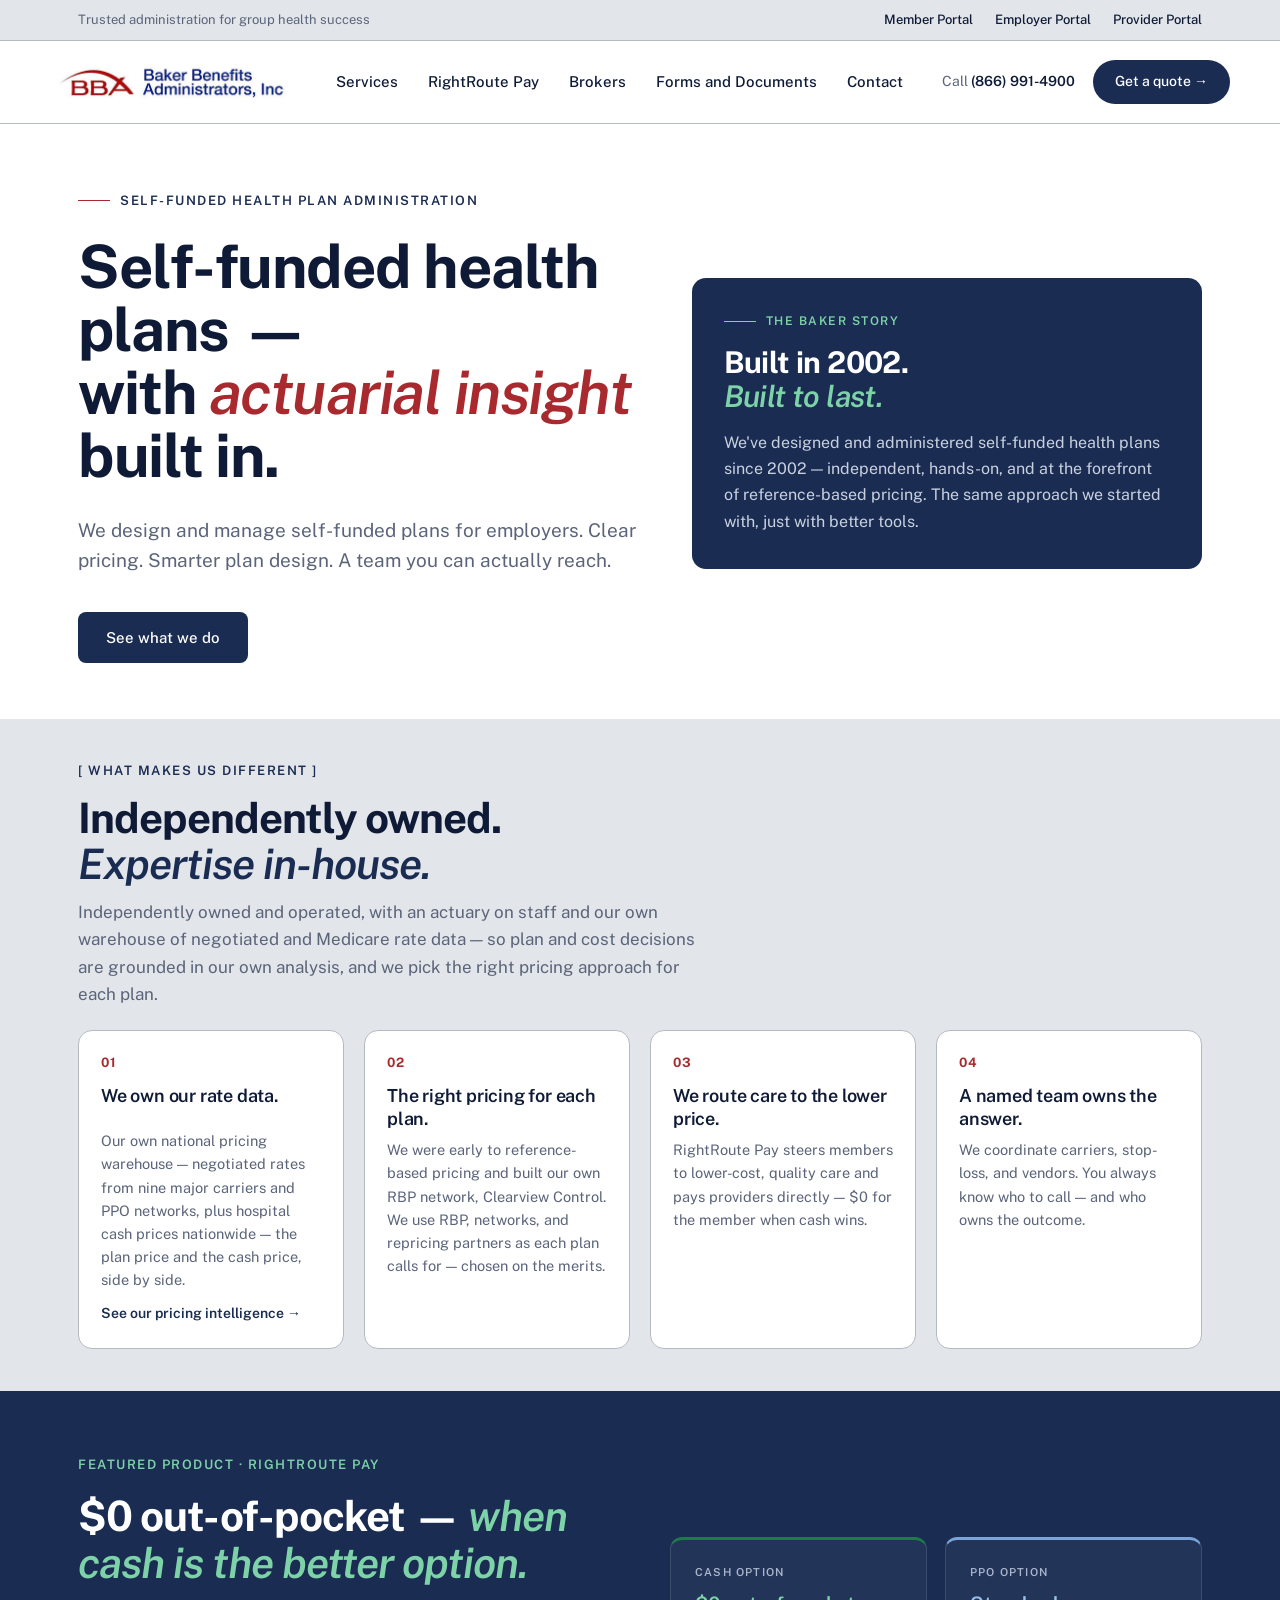
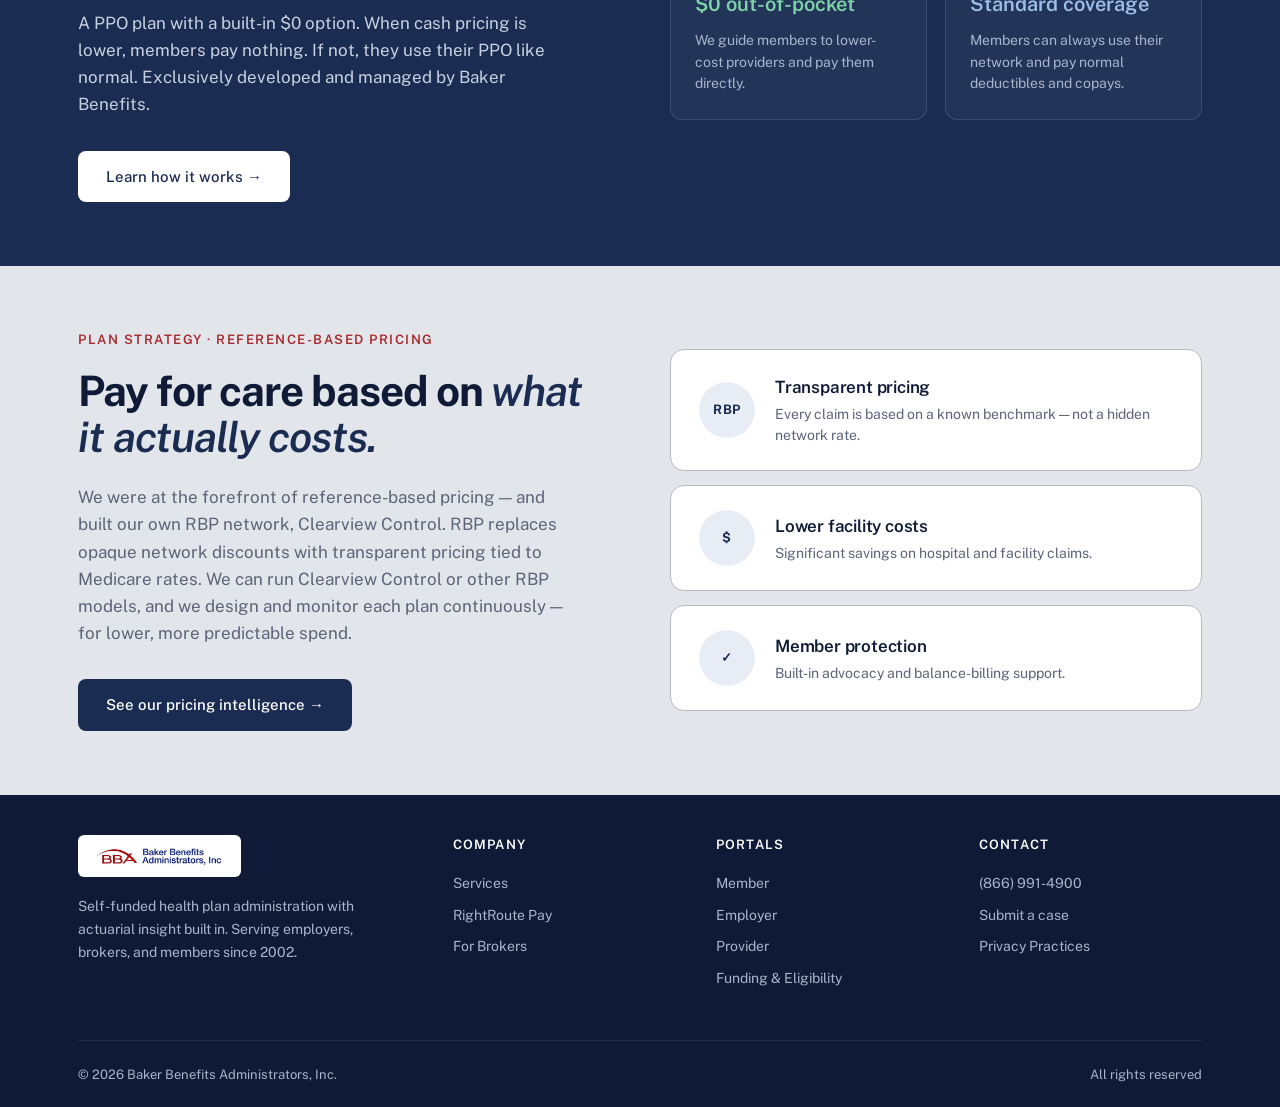
==== commit 87689d40: "deploy: home hero actuarial insight red (preview; noindex preserved)" ====
--- a/index.html
+++ b/index.html
@@ -1,6 +1,6 @@
 <!DOCTYPE html><html lang="en"> <head><meta charset="UTF-8"><meta name="viewport" content="width=device-width, initial-scale=1"><title>Baker Benefits Administrators</title><meta name="description" content="Self-funded health plan administration with actuarial insight built in."><link rel="canonical" href="https://www.bakerba.com/"><link rel="icon" type="image/svg+xml" href="/favicon.svg"><meta property="og:type" content="website"><meta property="og:site_name" content="Baker Benefits Administrators"><meta property="og:title" content="Baker Benefits Administrators"><meta property="og:description" content="Self-funded health plan administration with actuarial insight built in."><meta property="og:url" content="https://www.bakerba.com/"><meta property="og:image" content="https://www.bakerba.com/bba-logo.jpg"><meta name="twitter:card" content="summary"><meta name="twitter:title" content="Baker Benefits Administrators"><meta name="twitter:description" content="Self-funded health plan administration with actuarial insight built in."><meta name="twitter:image" content="https://www.bakerba.com/bba-logo.jpg"><link rel="preconnect" href="https://fonts.googleapis.com"><link rel="preconnect" href="https://fonts.gstatic.com" crossorigin><link href="https://fonts.googleapis.com/css2?family=Public+Sans:wght@400;500;600;700&display=swap" rel="stylesheet"><style>:root{--navy:#1A2C52;--navy-deep:#0F1B36;--navy-soft:#3B4F7C;--navy-tint:#E8ECF4;--red:#A82A2E;--green:#1F7A4A;--green-deep:#155434;--green-soft:#E8F2EC;--green-light:#7DD2A8;--paper:#FFFFFF;--gray-50:#E2E5EA;--gray-100:#CFD3DA;--line:#B5BAC2;--line-strong:#CDD4DF;--ink:#0F1B36;--ink-soft:#5B6479;--ink-muted:#8593AE;--radius:14px}*{box-sizing:border-box;margin:0;padding:0}html{scroll-behavior:smooth}body{font-family:Public Sans,Helvetica Neue,Arial,sans-serif;background:var(--paper);color:var(--ink);line-height:1.55;-webkit-font-smoothing:antialiased}.container{max-width:1180px;margin:0 auto;padding:0 28px}a{color:inherit;text-decoration:none}img{display:block;max-width:100%}.util{position:sticky;top:0;z-index:51;background:var(--gray-50);color:var(--ink-soft);font-size:13px;padding:10px 0;border-bottom:1px solid var(--line)}.util-row{display:flex;justify-content:space-between;align-items:center;flex-wrap:wrap;gap:8px}.util-portals{display:flex;gap:22px}.util-portals a{color:var(--ink);font-weight:500}.util-portals a:hover{color:var(--navy)}header.site{background:var(--paper);border-bottom:1px solid var(--line);position:sticky;top:41px;z-index:50}.nav{display:flex;align-items:center;justify-content:space-between;padding:18px 0;gap:24px}.brand{display:flex;align-items:center;gap:12px}.brand img{height:46px;width:auto;mix-blend-mode:multiply}nav.primary{display:flex;gap:30px}nav.primary a{font-size:15px;color:var(--ink);font-weight:500;white-space:nowrap;padding:6px 0;border-bottom:2px solid transparent;transition:border-color .2s,color .2s}nav.primary a:hover{color:var(--navy);border-bottom-color:var(--red)}nav.primary a.active{color:var(--navy);border-bottom-color:var(--red)}.header-right{display:flex;align-items:center;gap:18px}.call-us{font-size:14px;color:var(--ink-soft);white-space:nowrap}.call-us strong{color:var(--ink);font-weight:600}.cta-pill{background:var(--navy);color:#fff;padding:11px 22px;border-radius:999px;font-size:14px;font-weight:500;transition:background .2s;white-space:nowrap}.cta-pill:hover{background:var(--navy-deep)}.nav-toggle{display:none;background:none;border:0;cursor:pointer;padding:10px;margin-left:6px}.nav-toggle span{display:block;width:22px;height:2px;background:var(--ink);margin:4px 0;border-radius:2px;transition:.2s}footer{background:var(--navy-deep);color:#a8b5cc;padding:40px 0 22px}.ft-grid{display:grid;grid-template-columns:1.5fr 1fr 1fr 1fr;gap:40px;margin-bottom:40px}.ft-brand{margin-bottom:18px}.ft-brand img{height:42px;background:#fff;padding:8px 12px;border-radius:6px}footer p{font-size:14px;line-height:1.65;max-width:34ch}footer h4{color:#fff;font-size:13px;font-weight:600;text-transform:uppercase;letter-spacing:1.2px;margin-bottom:18px}footer a{display:block;font-size:14px;color:#a8b5cc;margin-bottom:10px;transition:color .2s}footer a:hover{color:#fff}.ft-bot{display:flex;justify-content:space-between;padding-top:24px;border-top:1px solid rgba(255,255,255,.08);font-size:13px}.hero-media img{filter:grayscale(.25) contrast(1.03)}.hero-media:after{content:"";position:absolute;inset:0;background:var(--navy);opacity:.16;pointer-events:none}@media(max-width:900px){.util-portals{display:none}.ft-grid{grid-template-columns:1fr 1fr;gap:30px}.call-us{display:none}.nav-toggle{display:block}header.site{position:relative}nav.primary{display:none;position:absolute;top:100%;left:0;right:0;flex-direction:column;gap:0;background:#fff;border-top:1px solid var(--line);box-shadow:0 12px 24px #0f1b361a;padding:6px 0;z-index:60}header.site.nav-open nav.primary{display:flex}nav.primary a{padding:14px 22px;border-bottom:0!important}nav.primary a.active,nav.primary a:hover{background:var(--paper);border-bottom:0!important}}
 </style>
-<link rel="stylesheet" href="/_astro/index.i9_GLIuP.css"></head> <body> <!-- ============ UTILITY BAR ============ --> <div class="util"> <div class="container util-row"> <div>Trusted administration for group health success</div> <div class="util-portals"> <a href="https://secure.healthx.com/bakerbenefits.member" target="_blank" rel="noopener noreferrer">Member Portal</a> <a href="https://secure.healthx.com/bakerbenefits.employer" target="_blank" rel="noopener noreferrer">Employer Portal</a> <a href="https://secure.healthx.com/bakerbenefits.provider" target="_blank" rel="noopener noreferrer">Provider Portal</a> </div> </div> </div> <!-- ============ HEADER ============ --> <header class="site"> <div class="container nav"> <a href="/" class="brand"> <img src="/bba-logo.jpg" alt="Baker Benefits Administrators"> </a> <nav class="primary" id="primary-nav"> <a href="/services">Services</a><a href="/rightroute">RightRoute Pay</a><a href="/brokers">Brokers</a><a href="/forms">Forms and Documents</a><a href="/contact">Contact</a> </nav> <div class="header-right"> <span class="call-us">Call <strong>(866) 991-4900</strong></span> <a href="/brokers#contact" class="cta-pill">Get a quote →</a> </div> <button class="nav-toggle" aria-label="Open menu" aria-expanded="false" aria-controls="primary-nav"> <span></span><span></span><span></span> </button> </div> </header>   <section class="hero" data-astro-cid-j7pv25f6> <div class="container hero-grid" data-astro-cid-j7pv25f6> <div data-astro-cid-j7pv25f6> <div class="eyebrow" data-astro-cid-j7pv25f6><span class="dash" data-astro-cid-j7pv25f6></span>Self-funded health plan administration</div> <h1 class="headline" data-astro-cid-j7pv25f6>
+<link rel="stylesheet" href="/_astro/index.L_sj7JS-.css"></head> <body> <!-- ============ UTILITY BAR ============ --> <div class="util"> <div class="container util-row"> <div>Trusted administration for group health success</div> <div class="util-portals"> <a href="https://secure.healthx.com/bakerbenefits.member" target="_blank" rel="noopener noreferrer">Member Portal</a> <a href="https://secure.healthx.com/bakerbenefits.employer" target="_blank" rel="noopener noreferrer">Employer Portal</a> <a href="https://secure.healthx.com/bakerbenefits.provider" target="_blank" rel="noopener noreferrer">Provider Portal</a> </div> </div> </div> <!-- ============ HEADER ============ --> <header class="site"> <div class="container nav"> <a href="/" class="brand"> <img src="/bba-logo.jpg" alt="Baker Benefits Administrators"> </a> <nav class="primary" id="primary-nav"> <a href="/services">Services</a><a href="/rightroute">RightRoute Pay</a><a href="/brokers">Brokers</a><a href="/forms">Forms and Documents</a><a href="/contact">Contact</a> </nav> <div class="header-right"> <span class="call-us">Call <strong>(866) 991-4900</strong></span> <a href="/brokers#contact" class="cta-pill">Get a quote →</a> </div> <button class="nav-toggle" aria-label="Open menu" aria-expanded="false" aria-controls="primary-nav"> <span></span><span></span><span></span> </button> </div> </header>   <section class="hero" data-astro-cid-j7pv25f6> <div class="container hero-grid" data-astro-cid-j7pv25f6> <div data-astro-cid-j7pv25f6> <div class="eyebrow" data-astro-cid-j7pv25f6><span class="dash" data-astro-cid-j7pv25f6></span>Self-funded health plan administration</div> <h1 class="headline" data-astro-cid-j7pv25f6>
 Self-funded health plans —<br data-astro-cid-j7pv25f6>
 with <em data-astro-cid-j7pv25f6>actuarial insight</em><br data-astro-cid-j7pv25f6>
 built in.
--- a/_astro/index.L_sj7JS-.css
+++ b/_astro/index.L_sj7JS-.css
@@ -0,0 +1 @@
+.hero[data-astro-cid-j7pv25f6]{position:relative;padding:60px 0 56px;background:var(--paper);overflow:hidden}.hero-grid[data-astro-cid-j7pv25f6]{display:grid;grid-template-columns:1.1fr 1fr;gap:52px;align-items:center;position:relative;z-index:1}.eyebrow[data-astro-cid-j7pv25f6]{display:inline-flex;align-items:center;gap:10px;font-size:13px;letter-spacing:1.5px;text-transform:uppercase;color:var(--navy);font-weight:600;margin-bottom:24px}.eyebrow[data-astro-cid-j7pv25f6] .dash[data-astro-cid-j7pv25f6]{width:32px;height:1px;background:var(--red)}h1[data-astro-cid-j7pv25f6].headline{font-size:60px;line-height:1.05;font-weight:700;color:var(--ink);letter-spacing:-1.5px;margin-bottom:28px}h1[data-astro-cid-j7pv25f6].headline em[data-astro-cid-j7pv25f6]{font-style:italic;color:var(--red);font-weight:600}.lede[data-astro-cid-j7pv25f6]{font-size:19px;color:var(--ink-soft);max-width:54ch;margin-bottom:36px;line-height:1.6}.hero-ctas[data-astro-cid-j7pv25f6]{display:flex;gap:14px;flex-wrap:wrap}.btn-primary[data-astro-cid-j7pv25f6]{background:var(--navy);color:#fff;padding:14px 28px;border-radius:8px;font-size:15px;font-weight:500;transition:background .2s}.btn-primary[data-astro-cid-j7pv25f6]:hover{background:var(--navy-deep)}.btn-ghost[data-astro-cid-j7pv25f6]{background:transparent;color:var(--navy);padding:14px 28px;border-radius:8px;font-size:15px;font-weight:500;border:1px solid var(--navy);transition:background .2s}.btn-ghost[data-astro-cid-j7pv25f6]:hover{background:var(--navy);color:#fff}.hero-media[data-astro-cid-j7pv25f6]{position:relative;border-radius:var(--radius);overflow:hidden;aspect-ratio:5/6;background:var(--gray-100)}.hero-media[data-astro-cid-j7pv25f6] img[data-astro-cid-j7pv25f6]{width:100%;height:100%;object-fit:cover}.hero-badge[data-astro-cid-j7pv25f6]{position:absolute;bottom:24px;left:24px;right:24px;background:var(--paper);border-radius:10px;padding:18px 22px;box-shadow:0 12px 32px #0f1b362e}.hero-badge[data-astro-cid-j7pv25f6] .label[data-astro-cid-j7pv25f6]{font-size:11px;letter-spacing:1.5px;text-transform:uppercase;color:var(--red);font-weight:600;margin-bottom:6px}.hero-badge[data-astro-cid-j7pv25f6] h4[data-astro-cid-j7pv25f6]{font-size:16px;font-weight:600;color:var(--ink);line-height:1.35}.hero-panel[data-astro-cid-j7pv25f6]{background:var(--navy);color:#fff;border-radius:var(--radius);padding:34px 32px;display:flex;flex-direction:column;justify-content:center}.hp-eyebrow[data-astro-cid-j7pv25f6]{display:inline-flex;align-items:center;gap:10px;font-size:12px;letter-spacing:1.5px;text-transform:uppercase;color:var(--green-light);font-weight:600;margin-bottom:16px}.hp-eyebrow[data-astro-cid-j7pv25f6] .dash[data-astro-cid-j7pv25f6]{width:32px;height:1px;background:var(--green-light)}.hp-lead[data-astro-cid-j7pv25f6]{font-size:21px;font-weight:600;line-height:1.3;color:#fff;margin-bottom:26px;letter-spacing:-.3px}.hp-title[data-astro-cid-j7pv25f6]{font-size:30px;font-weight:700;color:#fff;line-height:1.12;letter-spacing:-.6px;margin-bottom:16px}.hp-title[data-astro-cid-j7pv25f6] em[data-astro-cid-j7pv25f6]{font-style:italic;color:var(--green-light);font-weight:600}.hp-text[data-astro-cid-j7pv25f6]{font-size:16px;color:#c9d1e0;line-height:1.65}.hp-stats[data-astro-cid-j7pv25f6]{display:flex;flex-direction:column}.hp-stat[data-astro-cid-j7pv25f6]{display:flex;align-items:baseline;gap:18px;padding:16px 0;border-top:1px solid rgba(255,255,255,.12)}.hp-stat[data-astro-cid-j7pv25f6]:first-child{border-top:0;padding-top:0}.hp-stat[data-astro-cid-j7pv25f6] .n[data-astro-cid-j7pv25f6]{font-size:34px;font-weight:700;color:#fff;letter-spacing:-1px;line-height:1;min-width:62px}.hp-stat[data-astro-cid-j7pv25f6] .l[data-astro-cid-j7pv25f6]{font-size:13.5px;color:#c9d1e0;line-height:1.45}.trust-strip[data-astro-cid-j7pv25f6]{background:var(--gray-50);border-top:1px solid var(--line);border-bottom:1px solid var(--line);padding:30px 0}.trust-row[data-astro-cid-j7pv25f6]{display:grid;grid-template-columns:repeat(3,1fr);gap:32px;align-items:center}.trust-item[data-astro-cid-j7pv25f6]{display:flex;align-items:center;gap:14px;border-right:1px solid var(--line);padding-right:32px}.trust-item[data-astro-cid-j7pv25f6]:last-child{border-right:none}.trust-num[data-astro-cid-j7pv25f6]{font-size:32px;font-weight:700;color:var(--navy);letter-spacing:-1px;line-height:1}.trust-label[data-astro-cid-j7pv25f6]{font-size:13px;color:var(--ink-soft);line-height:1.4}.home-story[data-astro-cid-j7pv25f6]{background:var(--gray-50);padding:56px 0;border-top:1px solid var(--line);border-bottom:1px solid var(--line)}.story-wrap[data-astro-cid-j7pv25f6]{max-width:820px;margin:0 auto;padding:0 28px;text-align:center}.home-story[data-astro-cid-j7pv25f6] .story-label[data-astro-cid-j7pv25f6]{font-size:13px;letter-spacing:1.5px;text-transform:uppercase;color:var(--navy);font-weight:600;margin-bottom:14px}.home-story[data-astro-cid-j7pv25f6] h2[data-astro-cid-j7pv25f6]{font-size:38px;font-weight:700;color:var(--ink);letter-spacing:-1px;line-height:1.1;margin-bottom:22px}.home-story[data-astro-cid-j7pv25f6] h2[data-astro-cid-j7pv25f6] em[data-astro-cid-j7pv25f6]{font-style:italic;color:var(--navy);font-weight:600}.home-story[data-astro-cid-j7pv25f6] p[data-astro-cid-j7pv25f6]{font-size:18px;color:var(--ink);line-height:1.7;margin-bottom:18px;text-align:left}.home-story[data-astro-cid-j7pv25f6] p[data-astro-cid-j7pv25f6]:last-child{margin-bottom:0}.pillars[data-astro-cid-j7pv25f6]{background:var(--paper);padding:56px 0}.pillar-grid[data-astro-cid-j7pv25f6]{display:grid;grid-template-columns:repeat(3,1fr);gap:48px}.pillar[data-astro-cid-j7pv25f6]{position:relative;padding-top:24px;border-top:1px solid var(--line)}.pillar[data-astro-cid-j7pv25f6] .num[data-astro-cid-j7pv25f6]{font-size:14px;font-weight:600;color:var(--red);letter-spacing:1px;margin-bottom:14px}.pillar[data-astro-cid-j7pv25f6] h3[data-astro-cid-j7pv25f6]{font-size:22px;font-weight:600;color:var(--ink);margin-bottom:12px;letter-spacing:-.3px;min-height:2.6em;line-height:1.25}.pillar[data-astro-cid-j7pv25f6] p[data-astro-cid-j7pv25f6]{font-size:15.5px;color:var(--ink-soft);line-height:1.65}.engine[data-astro-cid-j7pv25f6]{background:var(--gray-50);padding:42px 0}.sec-lede[data-astro-cid-j7pv25f6]{font-size:17px;color:var(--ink-soft);line-height:1.6;margin-top:12px;max-width:62ch}.engine-grid[data-astro-cid-j7pv25f6]{display:grid;grid-template-columns:repeat(auto-fit,minmax(220px,1fr));gap:20px}.engine-card[data-astro-cid-j7pv25f6]{background:var(--paper);border:1px solid var(--line);border-radius:var(--radius);padding:22px;transition:border-color .25s,box-shadow .25s,transform .2s}.engine-card[data-astro-cid-j7pv25f6]:hover{border-color:var(--navy-soft);box-shadow:0 8px 24px #0f1b360f;transform:translateY(-2px)}.engine-card[data-astro-cid-j7pv25f6] .enum[data-astro-cid-j7pv25f6]{font-size:13px;font-weight:700;color:var(--red);letter-spacing:1px;margin-bottom:12px}.engine-card[data-astro-cid-j7pv25f6] h3[data-astro-cid-j7pv25f6]{font-size:18px;font-weight:600;color:var(--ink);margin-bottom:8px;letter-spacing:-.2px;line-height:1.25;min-height:2em}.engine-card[data-astro-cid-j7pv25f6] p[data-astro-cid-j7pv25f6]{font-size:14.5px;color:var(--ink-soft);line-height:1.6}.engine-card[data-astro-cid-j7pv25f6] .card-link[data-astro-cid-j7pv25f6]{display:inline-block;margin-top:12px;font-size:14px;font-weight:600;color:var(--navy)}.engine-card[data-astro-cid-j7pv25f6] .card-link[data-astro-cid-j7pv25f6]:hover{color:var(--red)}.sec-head[data-astro-cid-j7pv25f6]{margin-bottom:22px;max-width:680px}.sec-head[data-astro-cid-j7pv25f6] .label[data-astro-cid-j7pv25f6]{font-size:13px;letter-spacing:1.5px;text-transform:uppercase;color:var(--navy);font-weight:600;margin-bottom:14px}.sec-head[data-astro-cid-j7pv25f6] h2[data-astro-cid-j7pv25f6]{font-size:42px;font-weight:700;color:var(--ink);letter-spacing:-1px;line-height:1.1}.sec-head[data-astro-cid-j7pv25f6] h2[data-astro-cid-j7pv25f6] em[data-astro-cid-j7pv25f6]{font-style:italic;color:var(--navy);font-weight:600}.rrp[data-astro-cid-j7pv25f6]{background:var(--navy);color:#fff;padding:64px 0;position:relative;overflow:hidden}.rrp-grid[data-astro-cid-j7pv25f6]{display:grid;grid-template-columns:1fr 1fr;gap:60px;align-items:center;position:relative;z-index:1}.rrp[data-astro-cid-j7pv25f6] .label[data-astro-cid-j7pv25f6]{font-size:13px;letter-spacing:1.5px;text-transform:uppercase;color:#7dd2a8;font-weight:600;margin-bottom:18px}.rrp[data-astro-cid-j7pv25f6] h2[data-astro-cid-j7pv25f6]{font-size:42px;font-weight:700;line-height:1.1;letter-spacing:-1px;margin-bottom:24px}.rrp[data-astro-cid-j7pv25f6] h2[data-astro-cid-j7pv25f6] em[data-astro-cid-j7pv25f6]{font-style:italic;color:#7dd2a8;font-weight:600}.rrp[data-astro-cid-j7pv25f6] p[data-astro-cid-j7pv25f6].desc{font-size:17px;color:#c9d1e0;line-height:1.6;margin-bottom:32px;max-width:50ch}.rrp-btn[data-astro-cid-j7pv25f6]{display:inline-flex;align-items:center;gap:10px;background:#fff;color:var(--navy);padding:14px 28px;border-radius:8px;font-size:15px;font-weight:500;transition:transform .2s}.rrp-btn[data-astro-cid-j7pv25f6]:hover{transform:translate(3px)}.rrp-cards[data-astro-cid-j7pv25f6]{display:grid;grid-template-columns:1fr 1fr;gap:18px}.rrp-card[data-astro-cid-j7pv25f6]{background:#ffffff0a;border:1px solid rgba(255,255,255,.12);border-radius:12px;padding:24px;position:relative}.rrp-card[data-astro-cid-j7pv25f6].cash{border-top:3px solid var(--green)}.rrp-card[data-astro-cid-j7pv25f6].ppo{border-top:3px solid #7AA3D8}.rrp-card[data-astro-cid-j7pv25f6] .tag[data-astro-cid-j7pv25f6]{font-size:11px;letter-spacing:1.2px;text-transform:uppercase;color:#a8b5cc;font-weight:600;margin-bottom:8px}.rrp-card[data-astro-cid-j7pv25f6] h4[data-astro-cid-j7pv25f6]{font-size:20px;font-weight:600;margin-bottom:10px}.rrp-card[data-astro-cid-j7pv25f6].cash h4[data-astro-cid-j7pv25f6]{color:#7dd2a8}.rrp-card[data-astro-cid-j7pv25f6].ppo h4[data-astro-cid-j7pv25f6]{color:#9dbee8}.rrp-card[data-astro-cid-j7pv25f6] p[data-astro-cid-j7pv25f6]{font-size:14px;color:#a8b5cc;line-height:1.55}.rbp[data-astro-cid-j7pv25f6]{padding:64px 0;background:var(--gray-50)}.rbp-grid[data-astro-cid-j7pv25f6]{display:grid;grid-template-columns:1fr 1fr;gap:60px;align-items:center}.rbp[data-astro-cid-j7pv25f6] .label[data-astro-cid-j7pv25f6]{font-size:13px;letter-spacing:1.5px;text-transform:uppercase;color:var(--red);font-weight:600;margin-bottom:18px}.rbp[data-astro-cid-j7pv25f6] h2[data-astro-cid-j7pv25f6]{font-size:42px;font-weight:700;line-height:1.1;letter-spacing:-1px;margin-bottom:24px;color:var(--ink)}.rbp[data-astro-cid-j7pv25f6] h2[data-astro-cid-j7pv25f6] em[data-astro-cid-j7pv25f6]{font-style:italic;color:var(--navy);font-weight:600}.rbp[data-astro-cid-j7pv25f6] p[data-astro-cid-j7pv25f6].desc{font-size:17px;color:var(--ink-soft);line-height:1.6;margin-bottom:32px;max-width:50ch}.rbp-btn[data-astro-cid-j7pv25f6]{display:inline-flex;align-items:center;gap:10px;background:var(--navy);color:#fff;padding:14px 28px;border-radius:8px;font-size:15px;font-weight:500;transition:transform .2s,background .2s}.rbp-btn[data-astro-cid-j7pv25f6]:hover{transform:translate(3px);background:var(--navy-deep)}.rbp-stats[data-astro-cid-j7pv25f6]{display:flex;flex-direction:column;gap:14px}.rbp-stat[data-astro-cid-j7pv25f6]{background:var(--paper);border:1px solid var(--line);border-radius:var(--radius);padding:24px 28px;display:grid;grid-template-columns:56px 1fr;gap:20px;align-items:center;transition:border-color .25s,box-shadow .25s}.rbp-stat[data-astro-cid-j7pv25f6]:hover{border-color:var(--navy-soft);box-shadow:0 6px 20px #0f1b360d}.rbp-stat[data-astro-cid-j7pv25f6] .icon[data-astro-cid-j7pv25f6]{width:56px;height:56px;border-radius:50%;background:var(--navy-tint);display:flex;align-items:center;justify-content:center;font-size:13px;font-weight:700;color:var(--navy);letter-spacing:.5px}.rbp-stat[data-astro-cid-j7pv25f6] h4[data-astro-cid-j7pv25f6]{font-size:17px;font-weight:600;color:var(--ink);margin-bottom:4px;letter-spacing:-.2px}.rbp-stat[data-astro-cid-j7pv25f6] p[data-astro-cid-j7pv25f6]{font-size:14px;color:var(--ink-soft);line-height:1.5}.carriers[data-astro-cid-j7pv25f6]{padding:48px 0;background:var(--paper);border-top:1px solid var(--line);border-bottom:1px solid var(--line)}.carriers[data-astro-cid-j7pv25f6] .label[data-astro-cid-j7pv25f6]{text-align:center;font-size:13px;letter-spacing:1.5px;text-transform:uppercase;color:var(--ink-soft);font-weight:600;margin-bottom:30px}.carrier-grid[data-astro-cid-j7pv25f6]{display:grid;grid-template-columns:repeat(6,1fr);gap:24px;align-items:center}.carrier-slot[data-astro-cid-j7pv25f6]{border:1px solid var(--line);border-radius:8px;height:64px;display:flex;align-items:center;justify-content:center;font-size:12px;color:var(--ink-muted);font-weight:500;letter-spacing:.5px}@media(max-width:900px){.hero-grid[data-astro-cid-j7pv25f6],.rrp-grid[data-astro-cid-j7pv25f6],.rbp-grid[data-astro-cid-j7pv25f6]{grid-template-columns:1fr;gap:40px}.pillar-grid[data-astro-cid-j7pv25f6]{grid-template-columns:1fr;gap:24px}.trust-row[data-astro-cid-j7pv25f6]{grid-template-columns:repeat(2,1fr);gap:24px}.trust-item[data-astro-cid-j7pv25f6]{border-right:none;padding-right:0}.carrier-grid[data-astro-cid-j7pv25f6]{grid-template-columns:repeat(3,1fr)}h1[data-astro-cid-j7pv25f6].headline{font-size:42px}.sec-head[data-astro-cid-j7pv25f6] h2[data-astro-cid-j7pv25f6],.rrp[data-astro-cid-j7pv25f6] h2[data-astro-cid-j7pv25f6],.rbp[data-astro-cid-j7pv25f6] h2[data-astro-cid-j7pv25f6],.home-story[data-astro-cid-j7pv25f6] h2[data-astro-cid-j7pv25f6]{font-size:30px}}
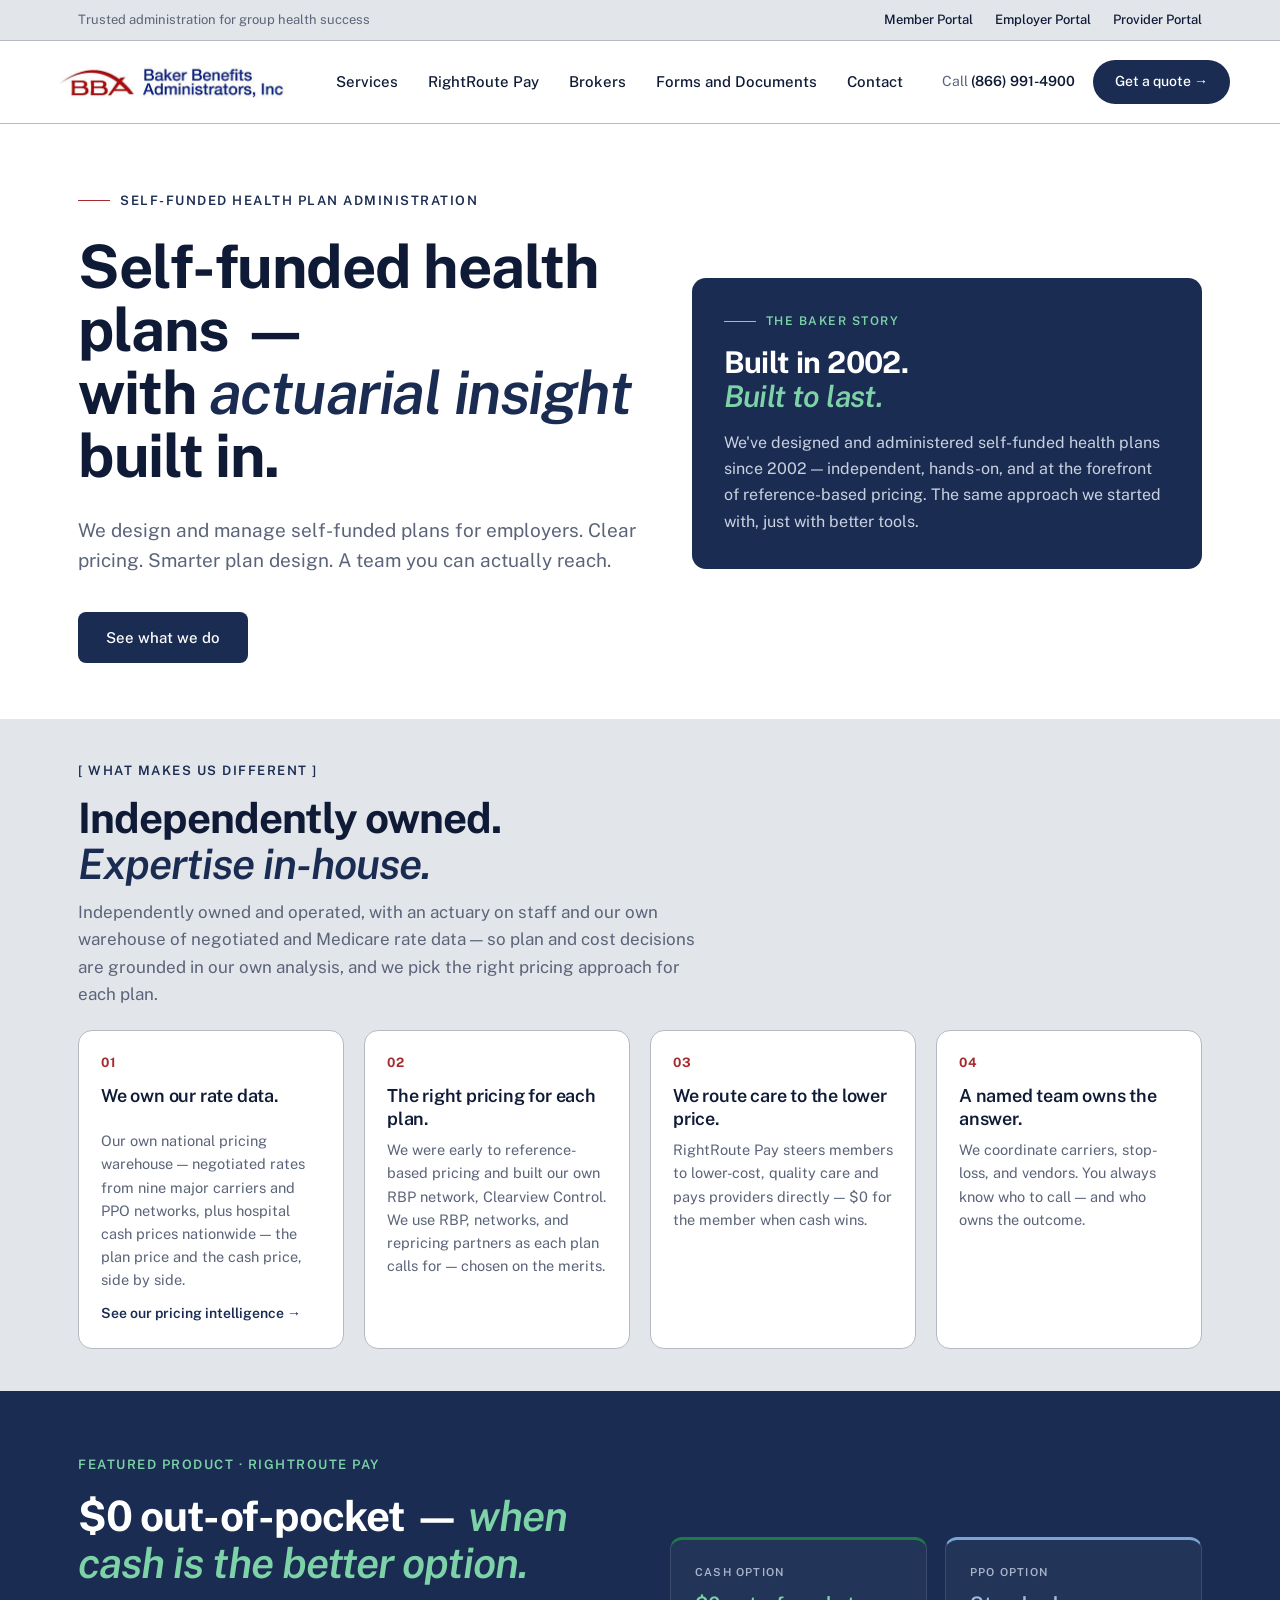
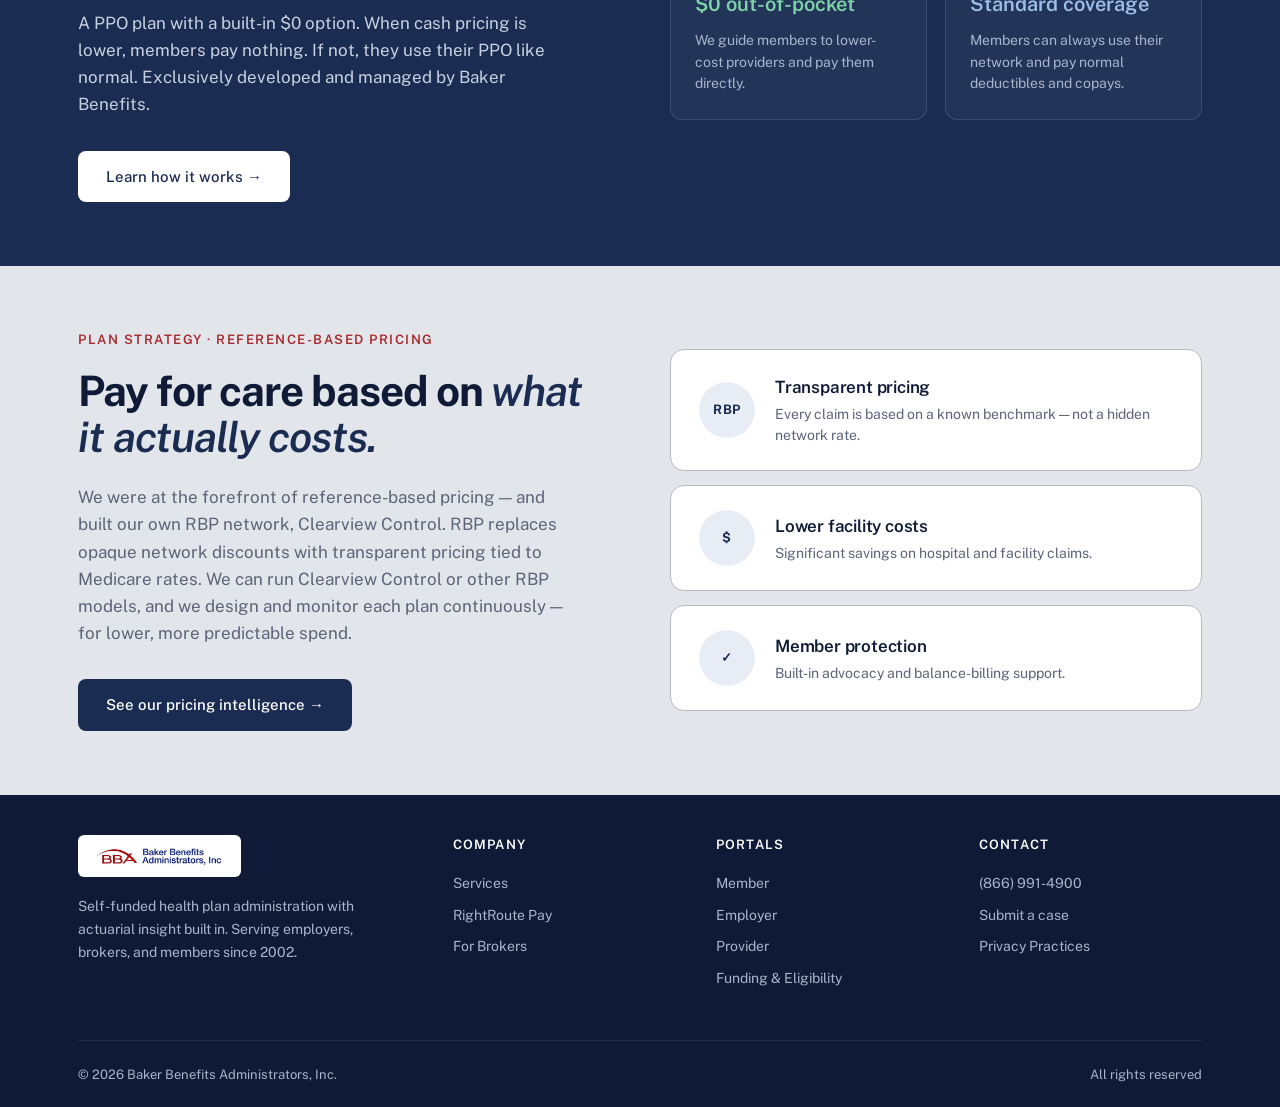
==== commit 06025c96: "deploy: stacked contact; RBP clarity; home em navy; condensed heroes (preview; noindex preserved)" ====
--- a/index.html
+++ b/index.html
@@ -1,6 +1,6 @@
 <!DOCTYPE html><html lang="en"> <head><meta charset="UTF-8"><meta name="viewport" content="width=device-width, initial-scale=1"><title>Baker Benefits Administrators</title><meta name="description" content="Self-funded health plan administration with actuarial insight built in."><link rel="canonical" href="https://www.bakerba.com/"><link rel="icon" type="image/svg+xml" href="/favicon.svg"><meta property="og:type" content="website"><meta property="og:site_name" content="Baker Benefits Administrators"><meta property="og:title" content="Baker Benefits Administrators"><meta property="og:description" content="Self-funded health plan administration with actuarial insight built in."><meta property="og:url" content="https://www.bakerba.com/"><meta property="og:image" content="https://www.bakerba.com/bba-logo.jpg"><meta name="twitter:card" content="summary"><meta name="twitter:title" content="Baker Benefits Administrators"><meta name="twitter:description" content="Self-funded health plan administration with actuarial insight built in."><meta name="twitter:image" content="https://www.bakerba.com/bba-logo.jpg"><link rel="preconnect" href="https://fonts.googleapis.com"><link rel="preconnect" href="https://fonts.gstatic.com" crossorigin><link href="https://fonts.googleapis.com/css2?family=Public+Sans:wght@400;500;600;700&display=swap" rel="stylesheet"><style>:root{--navy:#1A2C52;--navy-deep:#0F1B36;--navy-soft:#3B4F7C;--navy-tint:#E8ECF4;--red:#A82A2E;--green:#1F7A4A;--green-deep:#155434;--green-soft:#E8F2EC;--green-light:#7DD2A8;--paper:#FFFFFF;--gray-50:#E2E5EA;--gray-100:#CFD3DA;--line:#B5BAC2;--line-strong:#CDD4DF;--ink:#0F1B36;--ink-soft:#5B6479;--ink-muted:#8593AE;--radius:14px}*{box-sizing:border-box;margin:0;padding:0}html{scroll-behavior:smooth}body{font-family:Public Sans,Helvetica Neue,Arial,sans-serif;background:var(--paper);color:var(--ink);line-height:1.55;-webkit-font-smoothing:antialiased}.container{max-width:1180px;margin:0 auto;padding:0 28px}a{color:inherit;text-decoration:none}img{display:block;max-width:100%}.util{position:sticky;top:0;z-index:51;background:var(--gray-50);color:var(--ink-soft);font-size:13px;padding:10px 0;border-bottom:1px solid var(--line)}.util-row{display:flex;justify-content:space-between;align-items:center;flex-wrap:wrap;gap:8px}.util-portals{display:flex;gap:22px}.util-portals a{color:var(--ink);font-weight:500}.util-portals a:hover{color:var(--navy)}header.site{background:var(--paper);border-bottom:1px solid var(--line);position:sticky;top:41px;z-index:50}.nav{display:flex;align-items:center;justify-content:space-between;padding:18px 0;gap:24px}.brand{display:flex;align-items:center;gap:12px}.brand img{height:46px;width:auto;mix-blend-mode:multiply}nav.primary{display:flex;gap:30px}nav.primary a{font-size:15px;color:var(--ink);font-weight:500;white-space:nowrap;padding:6px 0;border-bottom:2px solid transparent;transition:border-color .2s,color .2s}nav.primary a:hover{color:var(--navy);border-bottom-color:var(--red)}nav.primary a.active{color:var(--navy);border-bottom-color:var(--red)}.header-right{display:flex;align-items:center;gap:18px}.call-us{font-size:14px;color:var(--ink-soft);white-space:nowrap}.call-us strong{color:var(--ink);font-weight:600}.cta-pill{background:var(--navy);color:#fff;padding:11px 22px;border-radius:999px;font-size:14px;font-weight:500;transition:background .2s;white-space:nowrap}.cta-pill:hover{background:var(--navy-deep)}.nav-toggle{display:none;background:none;border:0;cursor:pointer;padding:10px;margin-left:6px}.nav-toggle span{display:block;width:22px;height:2px;background:var(--ink);margin:4px 0;border-radius:2px;transition:.2s}footer{background:var(--navy-deep);color:#a8b5cc;padding:40px 0 22px}.ft-grid{display:grid;grid-template-columns:1.5fr 1fr 1fr 1fr;gap:40px;margin-bottom:40px}.ft-brand{margin-bottom:18px}.ft-brand img{height:42px;background:#fff;padding:8px 12px;border-radius:6px}footer p{font-size:14px;line-height:1.65;max-width:34ch}footer h4{color:#fff;font-size:13px;font-weight:600;text-transform:uppercase;letter-spacing:1.2px;margin-bottom:18px}footer a{display:block;font-size:14px;color:#a8b5cc;margin-bottom:10px;transition:color .2s}footer a:hover{color:#fff}.ft-bot{display:flex;justify-content:space-between;padding-top:24px;border-top:1px solid rgba(255,255,255,.08);font-size:13px}.hero-media img{filter:grayscale(.25) contrast(1.03)}.hero-media:after{content:"";position:absolute;inset:0;background:var(--navy);opacity:.16;pointer-events:none}@media(max-width:900px){.util-portals{display:none}.ft-grid{grid-template-columns:1fr 1fr;gap:30px}.call-us{display:none}.nav-toggle{display:block}header.site{position:relative}nav.primary{display:none;position:absolute;top:100%;left:0;right:0;flex-direction:column;gap:0;background:#fff;border-top:1px solid var(--line);box-shadow:0 12px 24px #0f1b361a;padding:6px 0;z-index:60}header.site.nav-open nav.primary{display:flex}nav.primary a{padding:14px 22px;border-bottom:0!important}nav.primary a.active,nav.primary a:hover{background:var(--paper);border-bottom:0!important}}
 </style>
-<link rel="stylesheet" href="/_astro/index.L_sj7JS-.css"></head> <body> <!-- ============ UTILITY BAR ============ --> <div class="util"> <div class="container util-row"> <div>Trusted administration for group health success</div> <div class="util-portals"> <a href="https://secure.healthx.com/bakerbenefits.member" target="_blank" rel="noopener noreferrer">Member Portal</a> <a href="https://secure.healthx.com/bakerbenefits.employer" target="_blank" rel="noopener noreferrer">Employer Portal</a> <a href="https://secure.healthx.com/bakerbenefits.provider" target="_blank" rel="noopener noreferrer">Provider Portal</a> </div> </div> </div> <!-- ============ HEADER ============ --> <header class="site"> <div class="container nav"> <a href="/" class="brand"> <img src="/bba-logo.jpg" alt="Baker Benefits Administrators"> </a> <nav class="primary" id="primary-nav"> <a href="/services">Services</a><a href="/rightroute">RightRoute Pay</a><a href="/brokers">Brokers</a><a href="/forms">Forms and Documents</a><a href="/contact">Contact</a> </nav> <div class="header-right"> <span class="call-us">Call <strong>(866) 991-4900</strong></span> <a href="/brokers#contact" class="cta-pill">Get a quote →</a> </div> <button class="nav-toggle" aria-label="Open menu" aria-expanded="false" aria-controls="primary-nav"> <span></span><span></span><span></span> </button> </div> </header>   <section class="hero" data-astro-cid-j7pv25f6> <div class="container hero-grid" data-astro-cid-j7pv25f6> <div data-astro-cid-j7pv25f6> <div class="eyebrow" data-astro-cid-j7pv25f6><span class="dash" data-astro-cid-j7pv25f6></span>Self-funded health plan administration</div> <h1 class="headline" data-astro-cid-j7pv25f6>
+<link rel="stylesheet" href="/_astro/index.i9_GLIuP.css"></head> <body> <!-- ============ UTILITY BAR ============ --> <div class="util"> <div class="container util-row"> <div>Trusted administration for group health success</div> <div class="util-portals"> <a href="https://secure.healthx.com/bakerbenefits.member" target="_blank" rel="noopener noreferrer">Member Portal</a> <a href="https://secure.healthx.com/bakerbenefits.employer" target="_blank" rel="noopener noreferrer">Employer Portal</a> <a href="https://secure.healthx.com/bakerbenefits.provider" target="_blank" rel="noopener noreferrer">Provider Portal</a> </div> </div> </div> <!-- ============ HEADER ============ --> <header class="site"> <div class="container nav"> <a href="/" class="brand"> <img src="/bba-logo.jpg" alt="Baker Benefits Administrators"> </a> <nav class="primary" id="primary-nav"> <a href="/services">Services</a><a href="/rightroute">RightRoute Pay</a><a href="/brokers">Brokers</a><a href="/forms">Forms and Documents</a><a href="/contact">Contact</a> </nav> <div class="header-right"> <span class="call-us">Call <strong>(866) 991-4900</strong></span> <a href="/brokers#contact" class="cta-pill">Get a quote →</a> </div> <button class="nav-toggle" aria-label="Open menu" aria-expanded="false" aria-controls="primary-nav"> <span></span><span></span><span></span> </button> </div> </header>   <section class="hero" data-astro-cid-j7pv25f6> <div class="container hero-grid" data-astro-cid-j7pv25f6> <div data-astro-cid-j7pv25f6> <div class="eyebrow" data-astro-cid-j7pv25f6><span class="dash" data-astro-cid-j7pv25f6></span>Self-funded health plan administration</div> <h1 class="headline" data-astro-cid-j7pv25f6>
 Self-funded health plans —<br data-astro-cid-j7pv25f6>
 with <em data-astro-cid-j7pv25f6>actuarial insight</em><br data-astro-cid-j7pv25f6>
 built in.
--- a/_astro/index.i9_GLIuP.css
+++ b/_astro/index.i9_GLIuP.css
@@ -0,0 +1 @@
+.hero[data-astro-cid-j7pv25f6]{position:relative;padding:60px 0 56px;background:var(--paper);overflow:hidden}.hero-grid[data-astro-cid-j7pv25f6]{display:grid;grid-template-columns:1.1fr 1fr;gap:52px;align-items:center;position:relative;z-index:1}.eyebrow[data-astro-cid-j7pv25f6]{display:inline-flex;align-items:center;gap:10px;font-size:13px;letter-spacing:1.5px;text-transform:uppercase;color:var(--navy);font-weight:600;margin-bottom:24px}.eyebrow[data-astro-cid-j7pv25f6] .dash[data-astro-cid-j7pv25f6]{width:32px;height:1px;background:var(--red)}h1[data-astro-cid-j7pv25f6].headline{font-size:60px;line-height:1.05;font-weight:700;color:var(--ink);letter-spacing:-1.5px;margin-bottom:28px}h1[data-astro-cid-j7pv25f6].headline em[data-astro-cid-j7pv25f6]{font-style:italic;color:var(--navy);font-weight:600}.lede[data-astro-cid-j7pv25f6]{font-size:19px;color:var(--ink-soft);max-width:54ch;margin-bottom:36px;line-height:1.6}.hero-ctas[data-astro-cid-j7pv25f6]{display:flex;gap:14px;flex-wrap:wrap}.btn-primary[data-astro-cid-j7pv25f6]{background:var(--navy);color:#fff;padding:14px 28px;border-radius:8px;font-size:15px;font-weight:500;transition:background .2s}.btn-primary[data-astro-cid-j7pv25f6]:hover{background:var(--navy-deep)}.btn-ghost[data-astro-cid-j7pv25f6]{background:transparent;color:var(--navy);padding:14px 28px;border-radius:8px;font-size:15px;font-weight:500;border:1px solid var(--navy);transition:background .2s}.btn-ghost[data-astro-cid-j7pv25f6]:hover{background:var(--navy);color:#fff}.hero-media[data-astro-cid-j7pv25f6]{position:relative;border-radius:var(--radius);overflow:hidden;aspect-ratio:5/6;background:var(--gray-100)}.hero-media[data-astro-cid-j7pv25f6] img[data-astro-cid-j7pv25f6]{width:100%;height:100%;object-fit:cover}.hero-badge[data-astro-cid-j7pv25f6]{position:absolute;bottom:24px;left:24px;right:24px;background:var(--paper);border-radius:10px;padding:18px 22px;box-shadow:0 12px 32px #0f1b362e}.hero-badge[data-astro-cid-j7pv25f6] .label[data-astro-cid-j7pv25f6]{font-size:11px;letter-spacing:1.5px;text-transform:uppercase;color:var(--red);font-weight:600;margin-bottom:6px}.hero-badge[data-astro-cid-j7pv25f6] h4[data-astro-cid-j7pv25f6]{font-size:16px;font-weight:600;color:var(--ink);line-height:1.35}.hero-panel[data-astro-cid-j7pv25f6]{background:var(--navy);color:#fff;border-radius:var(--radius);padding:34px 32px;display:flex;flex-direction:column;justify-content:center}.hp-eyebrow[data-astro-cid-j7pv25f6]{display:inline-flex;align-items:center;gap:10px;font-size:12px;letter-spacing:1.5px;text-transform:uppercase;color:var(--green-light);font-weight:600;margin-bottom:16px}.hp-eyebrow[data-astro-cid-j7pv25f6] .dash[data-astro-cid-j7pv25f6]{width:32px;height:1px;background:var(--green-light)}.hp-lead[data-astro-cid-j7pv25f6]{font-size:21px;font-weight:600;line-height:1.3;color:#fff;margin-bottom:26px;letter-spacing:-.3px}.hp-title[data-astro-cid-j7pv25f6]{font-size:30px;font-weight:700;color:#fff;line-height:1.12;letter-spacing:-.6px;margin-bottom:16px}.hp-title[data-astro-cid-j7pv25f6] em[data-astro-cid-j7pv25f6]{font-style:italic;color:var(--green-light);font-weight:600}.hp-text[data-astro-cid-j7pv25f6]{font-size:16px;color:#c9d1e0;line-height:1.65}.hp-stats[data-astro-cid-j7pv25f6]{display:flex;flex-direction:column}.hp-stat[data-astro-cid-j7pv25f6]{display:flex;align-items:baseline;gap:18px;padding:16px 0;border-top:1px solid rgba(255,255,255,.12)}.hp-stat[data-astro-cid-j7pv25f6]:first-child{border-top:0;padding-top:0}.hp-stat[data-astro-cid-j7pv25f6] .n[data-astro-cid-j7pv25f6]{font-size:34px;font-weight:700;color:#fff;letter-spacing:-1px;line-height:1;min-width:62px}.hp-stat[data-astro-cid-j7pv25f6] .l[data-astro-cid-j7pv25f6]{font-size:13.5px;color:#c9d1e0;line-height:1.45}.trust-strip[data-astro-cid-j7pv25f6]{background:var(--gray-50);border-top:1px solid var(--line);border-bottom:1px solid var(--line);padding:30px 0}.trust-row[data-astro-cid-j7pv25f6]{display:grid;grid-template-columns:repeat(3,1fr);gap:32px;align-items:center}.trust-item[data-astro-cid-j7pv25f6]{display:flex;align-items:center;gap:14px;border-right:1px solid var(--line);padding-right:32px}.trust-item[data-astro-cid-j7pv25f6]:last-child{border-right:none}.trust-num[data-astro-cid-j7pv25f6]{font-size:32px;font-weight:700;color:var(--navy);letter-spacing:-1px;line-height:1}.trust-label[data-astro-cid-j7pv25f6]{font-size:13px;color:var(--ink-soft);line-height:1.4}.home-story[data-astro-cid-j7pv25f6]{background:var(--gray-50);padding:56px 0;border-top:1px solid var(--line);border-bottom:1px solid var(--line)}.story-wrap[data-astro-cid-j7pv25f6]{max-width:820px;margin:0 auto;padding:0 28px;text-align:center}.home-story[data-astro-cid-j7pv25f6] .story-label[data-astro-cid-j7pv25f6]{font-size:13px;letter-spacing:1.5px;text-transform:uppercase;color:var(--navy);font-weight:600;margin-bottom:14px}.home-story[data-astro-cid-j7pv25f6] h2[data-astro-cid-j7pv25f6]{font-size:38px;font-weight:700;color:var(--ink);letter-spacing:-1px;line-height:1.1;margin-bottom:22px}.home-story[data-astro-cid-j7pv25f6] h2[data-astro-cid-j7pv25f6] em[data-astro-cid-j7pv25f6]{font-style:italic;color:var(--navy);font-weight:600}.home-story[data-astro-cid-j7pv25f6] p[data-astro-cid-j7pv25f6]{font-size:18px;color:var(--ink);line-height:1.7;margin-bottom:18px;text-align:left}.home-story[data-astro-cid-j7pv25f6] p[data-astro-cid-j7pv25f6]:last-child{margin-bottom:0}.pillars[data-astro-cid-j7pv25f6]{background:var(--paper);padding:56px 0}.pillar-grid[data-astro-cid-j7pv25f6]{display:grid;grid-template-columns:repeat(3,1fr);gap:48px}.pillar[data-astro-cid-j7pv25f6]{position:relative;padding-top:24px;border-top:1px solid var(--line)}.pillar[data-astro-cid-j7pv25f6] .num[data-astro-cid-j7pv25f6]{font-size:14px;font-weight:600;color:var(--red);letter-spacing:1px;margin-bottom:14px}.pillar[data-astro-cid-j7pv25f6] h3[data-astro-cid-j7pv25f6]{font-size:22px;font-weight:600;color:var(--ink);margin-bottom:12px;letter-spacing:-.3px;min-height:2.6em;line-height:1.25}.pillar[data-astro-cid-j7pv25f6] p[data-astro-cid-j7pv25f6]{font-size:15.5px;color:var(--ink-soft);line-height:1.65}.engine[data-astro-cid-j7pv25f6]{background:var(--gray-50);padding:42px 0}.sec-lede[data-astro-cid-j7pv25f6]{font-size:17px;color:var(--ink-soft);line-height:1.6;margin-top:12px;max-width:62ch}.engine-grid[data-astro-cid-j7pv25f6]{display:grid;grid-template-columns:repeat(auto-fit,minmax(220px,1fr));gap:20px}.engine-card[data-astro-cid-j7pv25f6]{background:var(--paper);border:1px solid var(--line);border-radius:var(--radius);padding:22px;transition:border-color .25s,box-shadow .25s,transform .2s}.engine-card[data-astro-cid-j7pv25f6]:hover{border-color:var(--navy-soft);box-shadow:0 8px 24px #0f1b360f;transform:translateY(-2px)}.engine-card[data-astro-cid-j7pv25f6] .enum[data-astro-cid-j7pv25f6]{font-size:13px;font-weight:700;color:var(--red);letter-spacing:1px;margin-bottom:12px}.engine-card[data-astro-cid-j7pv25f6] h3[data-astro-cid-j7pv25f6]{font-size:18px;font-weight:600;color:var(--ink);margin-bottom:8px;letter-spacing:-.2px;line-height:1.25;min-height:2em}.engine-card[data-astro-cid-j7pv25f6] p[data-astro-cid-j7pv25f6]{font-size:14.5px;color:var(--ink-soft);line-height:1.6}.engine-card[data-astro-cid-j7pv25f6] .card-link[data-astro-cid-j7pv25f6]{display:inline-block;margin-top:12px;font-size:14px;font-weight:600;color:var(--navy)}.engine-card[data-astro-cid-j7pv25f6] .card-link[data-astro-cid-j7pv25f6]:hover{color:var(--red)}.sec-head[data-astro-cid-j7pv25f6]{margin-bottom:22px;max-width:680px}.sec-head[data-astro-cid-j7pv25f6] .label[data-astro-cid-j7pv25f6]{font-size:13px;letter-spacing:1.5px;text-transform:uppercase;color:var(--navy);font-weight:600;margin-bottom:14px}.sec-head[data-astro-cid-j7pv25f6] h2[data-astro-cid-j7pv25f6]{font-size:42px;font-weight:700;color:var(--ink);letter-spacing:-1px;line-height:1.1}.sec-head[data-astro-cid-j7pv25f6] h2[data-astro-cid-j7pv25f6] em[data-astro-cid-j7pv25f6]{font-style:italic;color:var(--navy);font-weight:600}.rrp[data-astro-cid-j7pv25f6]{background:var(--navy);color:#fff;padding:64px 0;position:relative;overflow:hidden}.rrp-grid[data-astro-cid-j7pv25f6]{display:grid;grid-template-columns:1fr 1fr;gap:60px;align-items:center;position:relative;z-index:1}.rrp[data-astro-cid-j7pv25f6] .label[data-astro-cid-j7pv25f6]{font-size:13px;letter-spacing:1.5px;text-transform:uppercase;color:#7dd2a8;font-weight:600;margin-bottom:18px}.rrp[data-astro-cid-j7pv25f6] h2[data-astro-cid-j7pv25f6]{font-size:42px;font-weight:700;line-height:1.1;letter-spacing:-1px;margin-bottom:24px}.rrp[data-astro-cid-j7pv25f6] h2[data-astro-cid-j7pv25f6] em[data-astro-cid-j7pv25f6]{font-style:italic;color:#7dd2a8;font-weight:600}.rrp[data-astro-cid-j7pv25f6] p[data-astro-cid-j7pv25f6].desc{font-size:17px;color:#c9d1e0;line-height:1.6;margin-bottom:32px;max-width:50ch}.rrp-btn[data-astro-cid-j7pv25f6]{display:inline-flex;align-items:center;gap:10px;background:#fff;color:var(--navy);padding:14px 28px;border-radius:8px;font-size:15px;font-weight:500;transition:transform .2s}.rrp-btn[data-astro-cid-j7pv25f6]:hover{transform:translate(3px)}.rrp-cards[data-astro-cid-j7pv25f6]{display:grid;grid-template-columns:1fr 1fr;gap:18px}.rrp-card[data-astro-cid-j7pv25f6]{background:#ffffff0a;border:1px solid rgba(255,255,255,.12);border-radius:12px;padding:24px;position:relative}.rrp-card[data-astro-cid-j7pv25f6].cash{border-top:3px solid var(--green)}.rrp-card[data-astro-cid-j7pv25f6].ppo{border-top:3px solid #7AA3D8}.rrp-card[data-astro-cid-j7pv25f6] .tag[data-astro-cid-j7pv25f6]{font-size:11px;letter-spacing:1.2px;text-transform:uppercase;color:#a8b5cc;font-weight:600;margin-bottom:8px}.rrp-card[data-astro-cid-j7pv25f6] h4[data-astro-cid-j7pv25f6]{font-size:20px;font-weight:600;margin-bottom:10px}.rrp-card[data-astro-cid-j7pv25f6].cash h4[data-astro-cid-j7pv25f6]{color:#7dd2a8}.rrp-card[data-astro-cid-j7pv25f6].ppo h4[data-astro-cid-j7pv25f6]{color:#9dbee8}.rrp-card[data-astro-cid-j7pv25f6] p[data-astro-cid-j7pv25f6]{font-size:14px;color:#a8b5cc;line-height:1.55}.rbp[data-astro-cid-j7pv25f6]{padding:64px 0;background:var(--gray-50)}.rbp-grid[data-astro-cid-j7pv25f6]{display:grid;grid-template-columns:1fr 1fr;gap:60px;align-items:center}.rbp[data-astro-cid-j7pv25f6] .label[data-astro-cid-j7pv25f6]{font-size:13px;letter-spacing:1.5px;text-transform:uppercase;color:var(--red);font-weight:600;margin-bottom:18px}.rbp[data-astro-cid-j7pv25f6] h2[data-astro-cid-j7pv25f6]{font-size:42px;font-weight:700;line-height:1.1;letter-spacing:-1px;margin-bottom:24px;color:var(--ink)}.rbp[data-astro-cid-j7pv25f6] h2[data-astro-cid-j7pv25f6] em[data-astro-cid-j7pv25f6]{font-style:italic;color:var(--navy);font-weight:600}.rbp[data-astro-cid-j7pv25f6] p[data-astro-cid-j7pv25f6].desc{font-size:17px;color:var(--ink-soft);line-height:1.6;margin-bottom:32px;max-width:50ch}.rbp-btn[data-astro-cid-j7pv25f6]{display:inline-flex;align-items:center;gap:10px;background:var(--navy);color:#fff;padding:14px 28px;border-radius:8px;font-size:15px;font-weight:500;transition:transform .2s,background .2s}.rbp-btn[data-astro-cid-j7pv25f6]:hover{transform:translate(3px);background:var(--navy-deep)}.rbp-stats[data-astro-cid-j7pv25f6]{display:flex;flex-direction:column;gap:14px}.rbp-stat[data-astro-cid-j7pv25f6]{background:var(--paper);border:1px solid var(--line);border-radius:var(--radius);padding:24px 28px;display:grid;grid-template-columns:56px 1fr;gap:20px;align-items:center;transition:border-color .25s,box-shadow .25s}.rbp-stat[data-astro-cid-j7pv25f6]:hover{border-color:var(--navy-soft);box-shadow:0 6px 20px #0f1b360d}.rbp-stat[data-astro-cid-j7pv25f6] .icon[data-astro-cid-j7pv25f6]{width:56px;height:56px;border-radius:50%;background:var(--navy-tint);display:flex;align-items:center;justify-content:center;font-size:13px;font-weight:700;color:var(--navy);letter-spacing:.5px}.rbp-stat[data-astro-cid-j7pv25f6] h4[data-astro-cid-j7pv25f6]{font-size:17px;font-weight:600;color:var(--ink);margin-bottom:4px;letter-spacing:-.2px}.rbp-stat[data-astro-cid-j7pv25f6] p[data-astro-cid-j7pv25f6]{font-size:14px;color:var(--ink-soft);line-height:1.5}.carriers[data-astro-cid-j7pv25f6]{padding:48px 0;background:var(--paper);border-top:1px solid var(--line);border-bottom:1px solid var(--line)}.carriers[data-astro-cid-j7pv25f6] .label[data-astro-cid-j7pv25f6]{text-align:center;font-size:13px;letter-spacing:1.5px;text-transform:uppercase;color:var(--ink-soft);font-weight:600;margin-bottom:30px}.carrier-grid[data-astro-cid-j7pv25f6]{display:grid;grid-template-columns:repeat(6,1fr);gap:24px;align-items:center}.carrier-slot[data-astro-cid-j7pv25f6]{border:1px solid var(--line);border-radius:8px;height:64px;display:flex;align-items:center;justify-content:center;font-size:12px;color:var(--ink-muted);font-weight:500;letter-spacing:.5px}@media(max-width:900px){.hero-grid[data-astro-cid-j7pv25f6],.rrp-grid[data-astro-cid-j7pv25f6],.rbp-grid[data-astro-cid-j7pv25f6]{grid-template-columns:1fr;gap:40px}.pillar-grid[data-astro-cid-j7pv25f6]{grid-template-columns:1fr;gap:24px}.trust-row[data-astro-cid-j7pv25f6]{grid-template-columns:repeat(2,1fr);gap:24px}.trust-item[data-astro-cid-j7pv25f6]{border-right:none;padding-right:0}.carrier-grid[data-astro-cid-j7pv25f6]{grid-template-columns:repeat(3,1fr)}h1[data-astro-cid-j7pv25f6].headline{font-size:42px}.sec-head[data-astro-cid-j7pv25f6] h2[data-astro-cid-j7pv25f6],.rrp[data-astro-cid-j7pv25f6] h2[data-astro-cid-j7pv25f6],.rbp[data-astro-cid-j7pv25f6] h2[data-astro-cid-j7pv25f6],.home-story[data-astro-cid-j7pv25f6] h2[data-astro-cid-j7pv25f6]{font-size:30px}}
